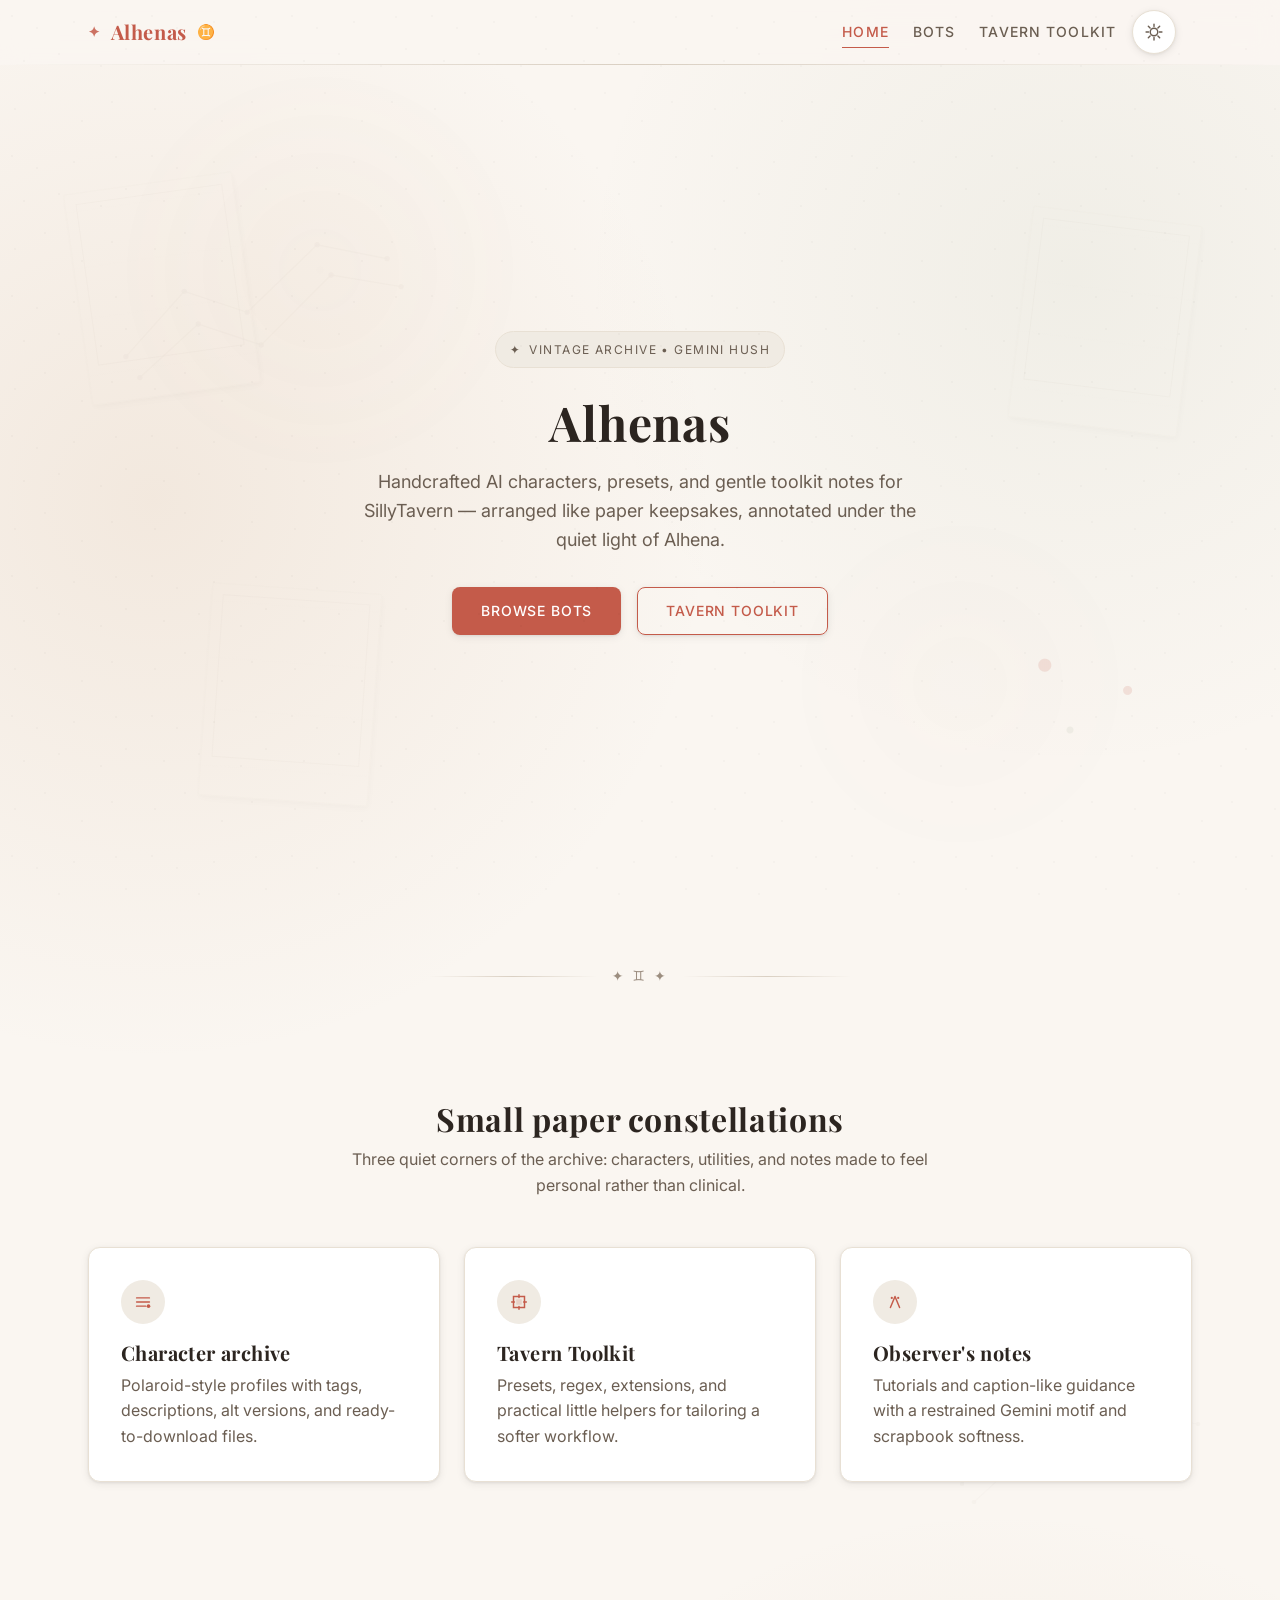
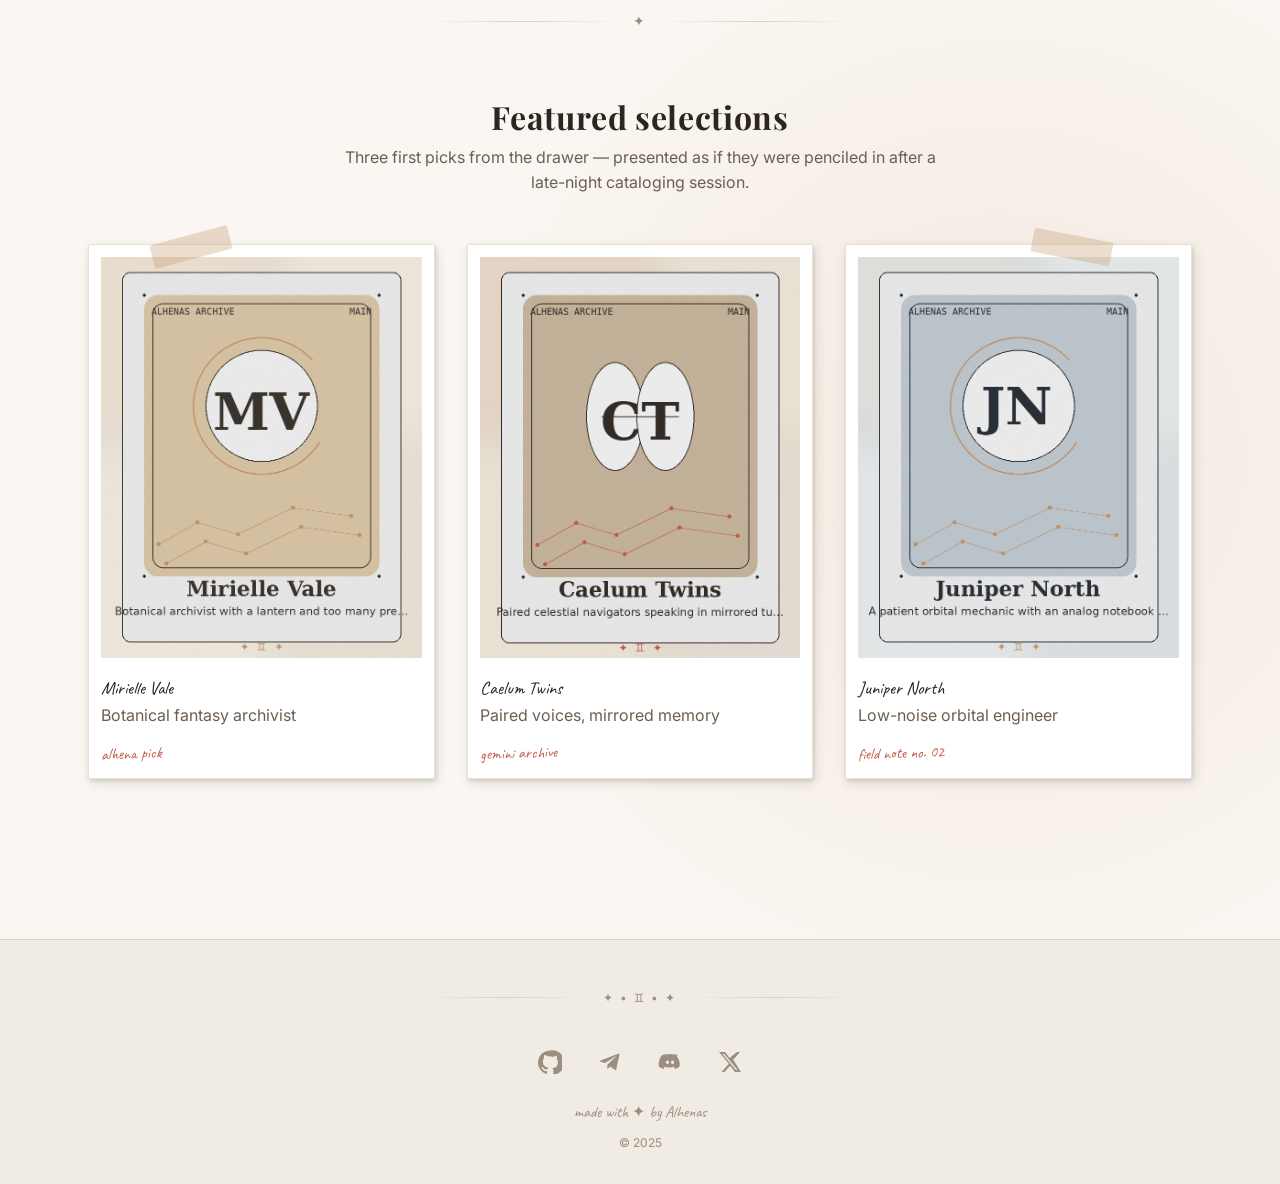
==== index.html @ 63f27055 "Upload" ====
<!DOCTYPE html>
<html lang="en">
  <head>
    <meta charset="UTF-8" />
    <meta name="viewport" content="width=device-width, initial-scale=1.0" />
    <title>Alhenas — Vintage AI Archive</title>
    <meta
      name="description"
      content="Alhenas — a minimalist vintage archive for handcrafted AI characters, presets, and tools for SillyTavern."
    />
    <link rel="icon" href="assets/icons/favicon.svg" type="image/svg+xml" />
    <link rel="alternate icon" href="favicon.ico" />
    <link rel="preconnect" href="https://fonts.googleapis.com" />
    <link rel="preconnect" href="https://fonts.gstatic.com" crossorigin />
    <link rel="preload" href="css/variables.css" as="style" />
    <link rel="preload" href="css/base.css" as="style" />
    <link rel="preload" href="css/layout.css" as="style" />
    <script>
      (() => {
        try {
          const saved = localStorage.getItem('alhenas-theme');
          const system = window.matchMedia('(prefers-color-scheme: dark)').matches ? 'dark' : 'light';
          document.documentElement.dataset.theme = saved || system;
        } catch {
          document.documentElement.dataset.theme = 'light';
        }
      })();
    </script>
    <link
      href="https://fonts.googleapis.com/css2?family=Caveat:wght@400&family=Inter:wght@400;500;700&family=JetBrains+Mono:wght@400;500&family=Playfair+Display:wght@700&display=swap"
      rel="stylesheet"
    />
    <link rel="stylesheet" href="css/variables.css" />
    <link rel="stylesheet" href="css/themes.css" />
    <link rel="stylesheet" href="css/base.css" />
    <link rel="stylesheet" href="css/layout.css" />
    <link rel="stylesheet" href="css/components.css" />
    <link rel="stylesheet" href="css/pages/landing.css" />
  </head>
  <body>
    <header class="site-header">
      <div class="container header-inner">
        <a class="brand" href="index.html" aria-label="Alhenas home">
          <span class="brand-mark" aria-hidden="true">✦</span>
          <span>Alhenas</span>
          <span class="brand-glyph" aria-hidden="true">♊</span>
        </a>

        <nav class="site-nav" id="site-nav" aria-label="Primary navigation">
          <ul class="nav-list">
            <li><a class="nav-link active" href="index.html">Home</a></li>
            <li><a class="nav-link" href="bots.html">Bots</a></li>
            <li><a class="nav-link" href="toolkit.html">Tavern Toolkit</a></li>
          </ul>
        </nav>

        <button class="menu-toggle" type="button" aria-expanded="false" aria-controls="site-nav" aria-label="Open navigation menu">
          <svg class="menu-toggle__icon" viewBox="0 0 24 24" aria-hidden="true">
            <path fill="currentColor" d="M4 7h16v2H4zm0 8h16v2H4z" />
          </svg>
        </button>

        <div class="header-actions">
          <button class="theme-toggle" type="button" aria-label="Switch theme" aria-pressed="false">
            <span class="theme-toggle__icon" aria-hidden="true"></span>
          </button>
        </div>
      </div>
    </header>

    <main>
      <section class="hero">
        <div class="hero-polaroids" aria-hidden="true">
          <div class="hero-polaroid hero-polaroid--left"></div>
          <div class="hero-polaroid hero-polaroid--right"></div>
          <div class="hero-polaroid hero-polaroid--bottom"></div>
        </div>

        <div class="container hero__stack" data-reveal>
          <div class="hero__eyebrow">
            <span aria-hidden="true">✦</span>
            <span>Vintage archive • Gemini hush</span>
          </div>
          <h1 class="hero__title">Alhenas</h1>
          <p class="hero__subtitle">
            Handcrafted AI characters, presets, and gentle toolkit notes for SillyTavern — arranged like paper keepsakes,
            annotated under the quiet light of Alhena.
          </p>
          <div class="hero__actions">
            <a class="btn btn-primary" href="bots.html">Browse Bots</a>
            <a class="btn btn-secondary" href="toolkit.html">Tavern Toolkit</a>
          </div>
        </div>
      </section>

      <div class="section-divider" aria-hidden="true"><span>✦ ♊ ✦</span></div>

      <section class="about gemini-ornament">
        <div class="container">
          <div class="section-heading" data-reveal>
            <h2>Small paper constellations</h2>
            <p>Three quiet corners of the archive: characters, utilities, and notes made to feel personal rather than clinical.</p>
          </div>

          <div class="about-grid">
            <article class="about-card paper-card" data-reveal>
              <div class="about-card__icon" aria-hidden="true">
                <svg width="22" height="22" viewBox="0 0 24 24" fill="none">
                  <path d="M5 7.5h14M5 12h14M5 16.5h10" stroke="currentColor" stroke-width="1.6" stroke-linecap="round" />
                  <circle cx="18" cy="16.5" r="2" fill="currentColor" />
                </svg>
              </div>
              <h3>Character archive</h3>
              <p>Polaroid-style profiles with tags, descriptions, alt versions, and ready-to-download files.</p>
            </article>

            <article class="about-card paper-card" data-reveal>
              <div class="about-card__icon" aria-hidden="true">
                <svg width="22" height="22" viewBox="0 0 24 24" fill="none">
                  <path d="M6 6h12v12H6z" stroke="currentColor" stroke-width="1.6" />
                  <path d="M9 9h6v6H9z" fill="currentColor" opacity="0.18" />
                  <path d="M12 4v3M12 17v3M4 12h3M17 12h3" stroke="currentColor" stroke-width="1.6" stroke-linecap="round" />
                </svg>
              </div>
              <h3>Tavern Toolkit</h3>
              <p>Presets, regex, extensions, and practical little helpers for tailoring a softer workflow.</p>
            </article>

            <article class="about-card paper-card" data-reveal>
              <div class="about-card__icon" aria-hidden="true">
                <svg width="22" height="22" viewBox="0 0 24 24" fill="none">
                  <path d="M7 18l5-12 5 12" stroke="currentColor" stroke-width="1.6" stroke-linecap="round" stroke-linejoin="round" />
                  <circle cx="8.5" cy="7.5" r="1.2" fill="currentColor" />
                  <circle cx="15.5" cy="7.5" r="1.2" fill="currentColor" />
                </svg>
              </div>
              <h3>Observer's notes</h3>
              <p>Tutorials and caption-like guidance with a restrained Gemini motif and scrapbook softness.</p>
            </article>
          </div>
        </div>
      </section>

      <div class="section-divider" aria-hidden="true"><span>✦</span></div>

      <section class="featured">
        <div class="container">
          <div class="section-heading" data-reveal>
            <h2>Featured selections</h2>
            <p>Three first picks from the drawer — presented as if they were penciled in after a late-night cataloging session.</p>
          </div>

          <div class="featured-grid">
            <article class="feature-card polaroid-card" data-reveal>
              <span class="tape" aria-hidden="true"></span>
              <a class="feature-card__link" href="bots.html">
                <div class="feature-card__image">
                  <img src="assets/bots/mirielle-vale/avatar.png" alt="Mirielle Vale preview" loading="lazy" />
                </div>
                <div class="feature-card__body">
                  <p>Mirielle Vale</p>
                  <p>Botanical fantasy archivist</p>
                  <div class="feature-card__note handwritten">alhena pick</div>
                </div>
              </a>
            </article>

            <article class="feature-card polaroid-card" data-reveal>
              <a class="feature-card__link" href="bots.html">
                <div class="feature-card__image">
                  <img src="assets/bots/caelum-twins/avatar.png" alt="Caelum Twins preview" loading="lazy" />
                </div>
                <div class="feature-card__body">
                  <p>Caelum Twins</p>
                  <p>Paired voices, mirrored memory</p>
                  <div class="feature-card__note handwritten">gemini archive</div>
                </div>
              </a>
            </article>

            <article class="feature-card polaroid-card" data-reveal>
              <span class="tape" aria-hidden="true" style="left: 54%; transform: rotate(11deg);"></span>
              <a class="feature-card__link" href="bots.html">
                <div class="feature-card__image">
                  <img src="assets/bots/juniper-north/avatar.png" alt="Juniper North preview" loading="lazy" />
                </div>
                <div class="feature-card__body">
                  <p>Juniper North</p>
                  <p>Low-noise orbital engineer</p>
                  <div class="feature-card__note handwritten">field note no. 02</div>
                </div>
              </a>
            </article>
          </div>
        </div>
      </section>
    </main>

    <footer class="site-footer">
      <div class="container">
        <div class="footer-divider" aria-hidden="true"><span>✦ • ♊ • ✦</span></div>
        <div class="social-links" aria-label="Social links">
          <a class="social-link" href="https://github.com/" target="_blank" rel="noreferrer" aria-label="GitHub">
            <svg viewBox="0 0 24 24" aria-hidden="true"><path d="M12 .5A12 12 0 0 0 8.2 23.9c.6.1.8-.3.8-.6v-2.2c-3.4.7-4.1-1.5-4.1-1.5-.6-1.4-1.4-1.8-1.4-1.8-1.2-.8.1-.8.1-.8 1.3.1 2 .9 2 .9 1.2 2 3.1 1.4 3.9 1.1.1-.9.5-1.4.9-1.7-2.7-.3-5.5-1.3-5.5-5.9 0-1.3.5-2.4 1.2-3.3-.1-.3-.5-1.6.1-3.2 0 0 1-.3 3.4 1.2A11.9 11.9 0 0 1 12 6.6c1.1 0 2.1.1 3.2.4 2.4-1.6 3.4-1.2 3.4-1.2.7 1.6.2 2.9.1 3.2.8.9 1.2 2 1.2 3.3 0 4.6-2.8 5.6-5.5 5.9.5.4 1 1.2 1 2.4v3.6c0 .4.2.7.8.6A12 12 0 0 0 12 .5Z"/></svg>
          </a>
          <a class="social-link" href="https://t.me/" target="_blank" rel="noreferrer" aria-label="Telegram">
            <svg viewBox="0 0 24 24" aria-hidden="true"><path d="M21.5 4.6 18.3 19c-.2 1-.8 1.2-1.6.8l-4.5-3.3-2.2 2.1c-.2.2-.4.4-.8.4l.3-4.6 8.4-7.6c.4-.3-.1-.5-.5-.2l-10.4 6.5-4.5-1.4c-1-.3-1-.9.2-1.3l17.4-6.7c.8-.3 1.5.2 1.2 1.4Z"/></svg>
          </a>
          <a class="social-link" href="https://discord.com/" target="_blank" rel="noreferrer" aria-label="Discord">
            <svg viewBox="0 0 24 24" aria-hidden="true"><path d="M20.3 5.4A16.8 16.8 0 0 0 16.2 4l-.2.4c1.6.4 2.3 1 2.3 1a11.7 11.7 0 0 0-3.6-1.1 12.4 12.4 0 0 0-5.4 0 11.6 11.6 0 0 0-3.7 1.1s.8-.7 2.5-1l-.2-.5a16.8 16.8 0 0 0-4.1 1.4C1.1 9.1.4 12.8.7 16.4c1.7 1.3 3.3 2.1 4.8 2.6l1.2-1.9c-.7-.3-1.4-.7-2-1.2.2.1.3.2.5.3 3.9 1.8 8.2 1.8 12 0 .2-.1.3-.2.5-.3-.6.5-1.3.9-2 1.2l1.2 1.9c1.5-.5 3.1-1.3 4.8-2.6.4-4.2-.7-7.9-3.4-11ZM9.5 14.2c-.9 0-1.6-.9-1.6-1.9s.7-1.9 1.6-1.9c.9 0 1.6.9 1.6 1.9s-.7 1.9-1.6 1.9Zm5 0c-.9 0-1.6-.9-1.6-1.9s.7-1.9 1.6-1.9c.9 0 1.6.9 1.6 1.9s-.7 1.9-1.6 1.9Z"/></svg>
          </a>
          <a class="social-link" href="https://x.com/" target="_blank" rel="noreferrer" aria-label="Twitter X">
            <svg viewBox="0 0 24 24" aria-hidden="true"><path d="M18.9 2H22l-6.8 7.8L23 22h-6.1l-4.8-6.3L6.6 22H3.5l7.3-8.3L1 2h6.2L11.5 8 18.9 2Zm-1.1 18h1.7L6.3 3.9H4.5L17.8 20Z"/></svg>
          </a>
        </div>
        <div class="footer-note">made with ✦ by Alhenas</div>
        <div class="footer-copy">© 2025</div>
      </div>
    </footer>

    <script src="js/theme.js" defer></script>
    <script src="js/animations.js" defer></script>
  </body>
</html>
---- css/variables.css ----
:root {
  --font-heading: 'Playfair Display', Georgia, 'Times New Roman', serif;
  --font-body: 'Inter', 'Segoe UI', system-ui, sans-serif;
  --font-mono: 'JetBrains Mono', 'Fira Code', Consolas, monospace;
  --font-accent: 'Caveat', 'Patrick Hand', cursive;

  --fs-h1: 3rem;
  --fs-h2: 2rem;
  --fs-h3: 1.25rem;
  --fs-body: 1rem;
  --fs-lead: 1.125rem;
  --fs-small: 0.875rem;
  --fs-caption: 0.8125rem;
  --fs-tag: 0.75rem;

  --lh-body: 1.6;
  --lh-heading: 1.25;
  --ls-heading: 0.02em;
  --ls-upper: 0.08em;

  --space-xs: 4px;
  --space-sm: 8px;
  --space-md: 16px;
  --space-lg: 24px;
  --space-xl: 32px;
  --space-2xl: 48px;
  --space-3xl: 64px;
  --space-4xl: 96px;

  --radius-sm: 4px;
  --radius-md: 8px;
  --radius-lg: 12px;
  --radius-polaroid: 2px;
  --radius-full: 9999px;

  --container-width: 1200px;
  --container-pad: 24px;
  --header-height: 64px;

  --transition-base: all 0.25s cubic-bezier(0.4, 0, 0.2, 1);
  --transition-theme: background-color 0.4s ease, color 0.3s ease, border-color 0.3s ease, box-shadow 0.3s ease;

  --noise-pattern: url("data:image/svg+xml,%3Csvg xmlns='http://www.w3.org/2000/svg' width='140' height='140' viewBox='0 0 140 140'%3E%3Cg fill='%23000000' fill-opacity='0.9'%3E%3Ccircle cx='12' cy='16' r='1'/%3E%3Ccircle cx='37' cy='28' r='1'/%3E%3Ccircle cx='74' cy='22' r='1'/%3E%3Ccircle cx='116' cy='17' r='1'/%3E%3Ccircle cx='24' cy='61' r='1'/%3E%3Ccircle cx='59' cy='54' r='1'/%3E%3Ccircle cx='101' cy='66' r='1'/%3E%3Ccircle cx='126' cy='49' r='1'/%3E%3Ccircle cx='15' cy='109' r='1'/%3E%3Ccircle cx='45' cy='93' r='1'/%3E%3Ccircle cx='82' cy='121' r='1'/%3E%3Ccircle cx='112' cy='102' r='1'/%3E%3C/g%3E%3C/svg%3E");
  --gemini-pattern: url("data:image/svg+xml,%3Csvg xmlns='http://www.w3.org/2000/svg' width='320' height='240' viewBox='0 0 320 240'%3E%3Cg fill='none' stroke='%239C8E80' stroke-width='1.2' stroke-opacity='0.5'%3E%3Cpath d='M42 178 L92 122 L146 140 L206 82 L266 94'/%3E%3Cpath d='M54 196 L104 150 L158 168 L218 108 L278 118'/%3E%3C/g%3E%3Cg fill='%239C8E80' fill-opacity='0.65'%3E%3Ccircle cx='42' cy='178' r='2.3'/%3E%3Ccircle cx='92' cy='122' r='2.3'/%3E%3Ccircle cx='146' cy='140' r='2.3'/%3E%3Ccircle cx='206' cy='82' r='2.3'/%3E%3Ccircle cx='266' cy='94' r='2.3'/%3E%3Ccircle cx='54' cy='196' r='2.3'/%3E%3Ccircle cx='104' cy='150' r='2.3'/%3E%3Ccircle cx='158' cy='168' r='2.3'/%3E%3Ccircle cx='218' cy='108' r='2.3'/%3E%3Ccircle cx='278' cy='118' r='2.3'/%3E%3C/g%3E%3C/svg%3E");
}

@media (min-width: 1024px) {
  :root {
    --container-pad: 48px;
  }
}

@media (max-width: 767px) {
  :root {
    --fs-h1: 2rem;
    --fs-h2: 1.5rem;
    --fs-h3: 1.125rem;
    --fs-body: 1rem;
    --fs-small: 0.8125rem;
    --container-pad: 16px;
    --space-4xl: 72px;
  }
}
---- css/base.css ----
*,
*::before,
*::after {
  box-sizing: border-box;
}

html {
  scroll-behavior: smooth;
}

body {
  margin: 0;
  min-width: 320px;
  font-family: var(--font-body);
  font-size: var(--fs-body);
  line-height: var(--lh-body);
  color: var(--text-primary);
  background:
    radial-gradient(circle at 12% 18%, var(--spotlight-a), transparent 22%),
    radial-gradient(circle at 84% 10%, var(--spotlight-b), transparent 18%),
    radial-gradient(circle at 78% 74%, var(--spotlight-a), transparent 24%),
    var(--bg-primary);
  transition: var(--transition-theme);
  position: relative;
}

body::before {
  content: '';
  position: fixed;
  inset: 0;
  background-image: var(--noise-pattern);
  background-size: 140px 140px;
  opacity: var(--noise-opacity);
  pointer-events: none;
  z-index: 9999;
}

body::after {
  content: '';
  position: fixed;
  inset: 0;
  pointer-events: none;
  opacity: var(--blotch-opacity);
  background:
    radial-gradient(circle at 25% 30%, rgba(196, 149, 106, 0.38), transparent 20%),
    radial-gradient(circle at 75% 76%, rgba(196, 91, 74, 0.24), transparent 18%);
  z-index: -1;
}

body.modal-open,
body.menu-open {
  overflow: hidden;
}

img,
picture,
svg {
  display: block;
  max-width: 100%;
}

a {
  color: inherit;
  text-decoration: none;
}

button,
input,
select,
textarea {
  font: inherit;
  color: inherit;
}

button {
  cursor: pointer;
  background: none;
  border: none;
}

ul,
ol {
  margin: 0;
  padding: 0;
  list-style: none;
}

h1,
h2,
h3,
h4,
h5,
h6 {
  margin: 0;
  font-family: var(--font-heading);
  line-height: var(--lh-heading);
  letter-spacing: var(--ls-heading);
  font-weight: 700;
  text-wrap: balance;
}

h1 {
  font-size: var(--fs-h1);
}

h2 {
  font-size: var(--fs-h2);
}

h3 {
  font-size: var(--fs-h3);
}

p {
  margin: 0;
  color: var(--text-secondary);
}

strong,
b {
  font-weight: 500;
}

small {
  font-size: var(--fs-small);
}

code,
pre {
  font-family: var(--font-mono);
}

pre {
  overflow-x: auto;
  padding: var(--space-md);
  border-radius: var(--radius-md);
  background: var(--bg-secondary);
  border: 1px solid var(--border-card);
}

::selection {
  background: rgba(196, 91, 74, 0.18);
}

:focus-visible {
  outline: 2px solid var(--accent-primary);
  outline-offset: 2px;
}

main {
  position: relative;
  isolation: isolate;
}

section {
  position: relative;
}

[data-reveal] {
  --reveal-opacity: 0;
  --reveal-y: 20px;
  --card-scale: 1;
  opacity: var(--reveal-opacity);
  transform: translateY(var(--reveal-y)) rotate(var(--card-rotate, 0deg)) scale(var(--card-scale));
  transition:
    opacity 0.5s ease,
    transform 0.5s ease,
    box-shadow 0.25s cubic-bezier(0.4, 0, 0.2, 1),
    border-color 0.25s cubic-bezier(0.4, 0, 0.2, 1),
    background-color 0.25s cubic-bezier(0.4, 0, 0.2, 1),
    color 0.25s cubic-bezier(0.4, 0, 0.2, 1);
}

[data-reveal].is-visible {
  --reveal-opacity: 1;
  --reveal-y: 0px;
}

.visually-hidden {
  position: absolute;
  width: 1px;
  height: 1px;
  padding: 0;
  margin: -1px;
  overflow: hidden;
  clip: rect(0, 0, 0, 0);
  white-space: nowrap;
  border: 0;
}

.text-accent {
  color: var(--accent-primary);
}

.section-heading {
  text-align: center;
  margin-bottom: var(--space-2xl);
}

.section-heading p {
  margin-top: var(--space-sm);
  max-width: 60ch;
  margin-inline: auto;
}

.section-divider {
  display: flex;
  align-items: center;
  gap: var(--space-md);
  color: var(--text-tertiary);
  margin: var(--space-3xl) auto;
  max-width: 420px;
}

.section-divider::before,
.section-divider::after {
  content: '';
  flex: 1;
  height: 1px;
  background: linear-gradient(90deg, transparent, var(--border-subtle), transparent);
}

.section-divider span {
  font-size: 0.875rem;
  letter-spacing: 0.18em;
}

.quote-note {
  padding-left: var(--space-md);
  border-left: 3px solid var(--accent-primary);
  color: var(--text-secondary);
}

@media (prefers-reduced-motion: reduce) {
  html {
    scroll-behavior: auto;
  }

  *,
  *::before,
  *::after {
    animation: none !important;
    transition: none !important;
    scroll-behavior: auto !important;
  }

  [data-reveal] {
    opacity: 1 !important;
    transform: none !important;
  }
}
---- css/layout.css ----
.container {
  width: min(100%, var(--container-width));
  margin-inline: auto;
  padding-inline: var(--container-pad);
}

.site-header {
  position: sticky;
  top: 0;
  z-index: 40;
  backdrop-filter: blur(12px);
  background: var(--glass-bg);
  border-bottom: 1px solid transparent;
  transition: var(--transition-theme);
}

.site-header::after {
  content: '';
  position: absolute;
  left: 0;
  right: 0;
  bottom: -1px;
  height: 1px;
  background: linear-gradient(90deg, transparent, var(--border-subtle), transparent);
}

.header-inner {
  min-height: var(--header-height);
  display: grid;
  grid-template-columns: auto 1fr auto auto;
  align-items: center;
  gap: var(--space-md);
}

.brand {
  display: inline-flex;
  align-items: center;
  gap: 10px;
  color: var(--accent-primary);
  font-family: var(--font-heading);
  font-size: 1.25rem;
  font-weight: 700;
  letter-spacing: 0.03em;
}

.brand-mark,
.brand-glyph {
  font-size: 0.9rem;
  opacity: 0.85;
}

.site-nav {
  justify-self: end;
}

.nav-list {
  display: flex;
  align-items: center;
  gap: var(--space-lg);
}

.nav-link {
  position: relative;
  font-size: 0.875rem;
  text-transform: uppercase;
  letter-spacing: var(--ls-upper);
  font-weight: 500;
  color: var(--text-secondary);
  transition: var(--transition-base);
}

.nav-link:hover,
.nav-link.active {
  color: var(--accent-primary);
}

.nav-link::after {
  content: '';
  position: absolute;
  left: 0;
  right: 0;
  bottom: -8px;
  height: 1px;
  background: currentColor;
  transform: scaleX(0);
  transform-origin: center;
  transition: transform 0.25s ease;
}

.nav-link:hover::after,
.nav-link.active::after {
  transform: scaleX(1);
}

.header-actions {
  display: flex;
  align-items: center;
  gap: var(--space-sm);
}

.theme-toggle,
.menu-toggle {
  width: 44px;
  height: 44px;
  border-radius: var(--radius-full);
  border: 1px solid var(--border-card);
  background: var(--bg-card);
  color: var(--text-secondary);
  display: inline-flex;
  align-items: center;
  justify-content: center;
  box-shadow: var(--shadow-card);
  transition: var(--transition-base);
}

.theme-toggle:hover,
.menu-toggle:hover {
  transform: translateY(-1px);
  color: var(--accent-primary);
  box-shadow: var(--shadow-card-hover);
}

.theme-toggle__icon,
.menu-toggle__icon {
  width: 20px;
  height: 20px;
}

.theme-toggle__icon {
  display: inline-flex;
  align-items: center;
  justify-content: center;
}

.theme-toggle__icon svg,
.menu-toggle__icon {
  width: 100%;
  height: 100%;
}

.menu-toggle {
  display: none;
}

.page-intro {
  padding: var(--space-3xl) 0 var(--space-xl);
  text-align: center;
}

.page-intro p {
  max-width: 62ch;
  margin: var(--space-sm) auto 0;
}

.site-footer {
  margin-top: var(--space-4xl);
  padding: var(--space-2xl) 0 var(--space-xl);
  background: var(--bg-secondary);
  border-top: 1px solid var(--border-subtle);
}

.footer-divider {
  display: flex;
  align-items: center;
  gap: var(--space-md);
  justify-content: center;
  color: var(--text-tertiary);
  margin-bottom: var(--space-xl);
}

.footer-divider::before,
.footer-divider::after {
  content: '';
  width: min(160px, 22vw);
  height: 1px;
  background: linear-gradient(90deg, transparent, var(--border-subtle), transparent);
}

.footer-divider span {
  display: inline-flex;
  align-items: center;
  gap: var(--space-xs);
  font-size: 0.75rem;
  letter-spacing: 0.16em;
}

.social-links {
  display: flex;
  justify-content: center;
  gap: var(--space-md);
  margin-bottom: var(--space-md);
}

.social-link {
  width: 44px;
  height: 44px;
  border-radius: var(--radius-full);
  display: inline-flex;
  align-items: center;
  justify-content: center;
  color: var(--text-tertiary);
  border: 1px solid transparent;
  transition: var(--transition-base);
}

.social-link svg {
  width: 24px;
  height: 24px;
  fill: currentColor;
}

.social-link:hover {
  color: var(--accent-primary);
  border-color: var(--border-card);
  background: var(--bg-card);
}

.footer-note {
  text-align: center;
  font-family: var(--font-accent);
  font-size: 1rem;
  color: var(--text-tertiary);
}

.footer-copy {
  text-align: center;
  color: var(--text-tertiary);
  font-size: 0.75rem;
  margin-top: var(--space-sm);
}

.gemini-ornament::before {
  content: '';
  position: absolute;
  inset: auto 0 0 auto;
  width: min(360px, 58vw);
  height: min(240px, 32vw);
  background-image: var(--gemini-pattern);
  background-repeat: no-repeat;
  background-size: contain;
  opacity: 0.05;
  pointer-events: none;
}

@media (max-width: 767px) {
  .header-inner {
    grid-template-columns: auto 1fr auto auto;
  }

  .menu-toggle {
    display: inline-flex;
  }

  .site-nav {
    position: fixed;
    inset: var(--header-height) 0 auto 0;
    background: var(--bg-primary);
    border-bottom: 1px solid var(--border-subtle);
    padding: var(--space-lg) var(--container-pad) var(--space-xl);
    transform: translateY(-120%);
    opacity: 0;
    pointer-events: none;
    transition: transform 0.25s ease, opacity 0.25s ease;
  }

  .site-nav.is-open {
    transform: translateY(0);
    opacity: 1;
    pointer-events: auto;
  }

  .nav-list {
    flex-direction: column;
    align-items: flex-start;
    gap: var(--space-md);
  }

  .nav-link::after {
    bottom: -4px;
  }
}
---- css/variables.css ----
:root {
  --font-heading: 'Playfair Display', Georgia, 'Times New Roman', serif;
  --font-body: 'Inter', 'Segoe UI', system-ui, sans-serif;
  --font-mono: 'JetBrains Mono', 'Fira Code', Consolas, monospace;
  --font-accent: 'Caveat', 'Patrick Hand', cursive;

  --fs-h1: 3rem;
  --fs-h2: 2rem;
  --fs-h3: 1.25rem;
  --fs-body: 1rem;
  --fs-lead: 1.125rem;
  --fs-small: 0.875rem;
  --fs-caption: 0.8125rem;
  --fs-tag: 0.75rem;

  --lh-body: 1.6;
  --lh-heading: 1.25;
  --ls-heading: 0.02em;
  --ls-upper: 0.08em;

  --space-xs: 4px;
  --space-sm: 8px;
  --space-md: 16px;
  --space-lg: 24px;
  --space-xl: 32px;
  --space-2xl: 48px;
  --space-3xl: 64px;
  --space-4xl: 96px;

  --radius-sm: 4px;
  --radius-md: 8px;
  --radius-lg: 12px;
  --radius-polaroid: 2px;
  --radius-full: 9999px;

  --container-width: 1200px;
  --container-pad: 24px;
  --header-height: 64px;

  --transition-base: all 0.25s cubic-bezier(0.4, 0, 0.2, 1);
  --transition-theme: background-color 0.4s ease, color 0.3s ease, border-color 0.3s ease, box-shadow 0.3s ease;

  --noise-pattern: url("data:image/svg+xml,%3Csvg xmlns='http://www.w3.org/2000/svg' width='140' height='140' viewBox='0 0 140 140'%3E%3Cg fill='%23000000' fill-opacity='0.9'%3E%3Ccircle cx='12' cy='16' r='1'/%3E%3Ccircle cx='37' cy='28' r='1'/%3E%3Ccircle cx='74' cy='22' r='1'/%3E%3Ccircle cx='116' cy='17' r='1'/%3E%3Ccircle cx='24' cy='61' r='1'/%3E%3Ccircle cx='59' cy='54' r='1'/%3E%3Ccircle cx='101' cy='66' r='1'/%3E%3Ccircle cx='126' cy='49' r='1'/%3E%3Ccircle cx='15' cy='109' r='1'/%3E%3Ccircle cx='45' cy='93' r='1'/%3E%3Ccircle cx='82' cy='121' r='1'/%3E%3Ccircle cx='112' cy='102' r='1'/%3E%3C/g%3E%3C/svg%3E");
  --gemini-pattern: url("data:image/svg+xml,%3Csvg xmlns='http://www.w3.org/2000/svg' width='320' height='240' viewBox='0 0 320 240'%3E%3Cg fill='none' stroke='%239C8E80' stroke-width='1.2' stroke-opacity='0.5'%3E%3Cpath d='M42 178 L92 122 L146 140 L206 82 L266 94'/%3E%3Cpath d='M54 196 L104 150 L158 168 L218 108 L278 118'/%3E%3C/g%3E%3Cg fill='%239C8E80' fill-opacity='0.65'%3E%3Ccircle cx='42' cy='178' r='2.3'/%3E%3Ccircle cx='92' cy='122' r='2.3'/%3E%3Ccircle cx='146' cy='140' r='2.3'/%3E%3Ccircle cx='206' cy='82' r='2.3'/%3E%3Ccircle cx='266' cy='94' r='2.3'/%3E%3Ccircle cx='54' cy='196' r='2.3'/%3E%3Ccircle cx='104' cy='150' r='2.3'/%3E%3Ccircle cx='158' cy='168' r='2.3'/%3E%3Ccircle cx='218' cy='108' r='2.3'/%3E%3Ccircle cx='278' cy='118' r='2.3'/%3E%3C/g%3E%3C/svg%3E");
}

@media (min-width: 1024px) {
  :root {
    --container-pad: 48px;
  }
}

@media (max-width: 767px) {
  :root {
    --fs-h1: 2rem;
    --fs-h2: 1.5rem;
    --fs-h3: 1.125rem;
    --fs-body: 1rem;
    --fs-small: 0.8125rem;
    --container-pad: 16px;
    --space-4xl: 72px;
  }
}
---- css/themes.css ----
html[data-theme='light'] {
  color-scheme: light;
  --bg-primary: #faf6f1;
  --bg-secondary: #f0ebe3;
  --bg-card: #ffffff;
  --bg-card-hover: #fffdf9;
  --border-card: #e8e0d4;
  --border-subtle: #d9cfc2;
  --text-primary: #2c2520;
  --text-secondary: #6b5e52;
  --text-tertiary: #9c8e80;
  --accent-primary: #c45b4a;
  --accent-primary-hover: #a8483a;
  --accent-secondary: #7b8f6a;
  --accent-tertiary: #c4956a;
  --tag-bg: #ede7df;
  --tag-text: #5c5047;
  --overlay-bg: rgba(44, 37, 32, 0.6);
  --shadow-card-color: rgba(44, 37, 32, 0.08);
  --shadow-hover-color: rgba(44, 37, 32, 0.15);
  --polaroid-shadow-color: rgba(44, 37, 32, 0.12);
  --glass-bg: rgba(250, 246, 241, 0.92);
  --spotlight-a: rgba(196, 149, 106, 0.14);
  --spotlight-b: rgba(123, 143, 106, 0.08);
  --hero-star: rgba(196, 91, 74, 0.22);
  --noise-opacity: 0.03;
  --blotch-opacity: 0.06;
  --shadow-card: 0 2px 8px var(--shadow-card-color), 0 1px 3px var(--shadow-card-color);
  --shadow-card-hover: 0 8px 24px var(--shadow-hover-color), 0 4px 8px var(--shadow-hover-color);
  --shadow-polaroid: 2px 4px 12px var(--polaroid-shadow-color), 1px 2px 4px var(--polaroid-shadow-color);
}

html[data-theme='dark'] {
  color-scheme: dark;
  --bg-primary: #1a1614;
  --bg-secondary: #231f1b;
  --bg-card: #2c2622;
  --bg-card-hover: #352e29;
  --border-card: #3d342d;
  --border-subtle: #4a3f37;
  --text-primary: #e8e0d8;
  --text-secondary: #a89a8c;
  --text-tertiary: #7a6e62;
  --accent-primary: #d4756a;
  --accent-primary-hover: #e08a7f;
  --accent-secondary: #95ab82;
  --accent-tertiary: #d4a87a;
  --tag-bg: #352e29;
  --tag-text: #beb0a2;
  --overlay-bg: rgba(0, 0, 0, 0.7);
  --shadow-card-color: rgba(0, 0, 0, 0.3);
  --shadow-hover-color: rgba(0, 0, 0, 0.5);
  --polaroid-shadow-color: rgba(0, 0, 0, 0.4);
  --glass-bg: rgba(26, 22, 20, 0.92);
  --spotlight-a: rgba(212, 117, 106, 0.08);
  --spotlight-b: rgba(149, 171, 130, 0.06);
  --hero-star: rgba(212, 117, 106, 0.28);
  --noise-opacity: 0.02;
  --blotch-opacity: 0;
  --shadow-card: 0 2px 8px var(--shadow-card-color), 0 1px 3px var(--shadow-card-color);
  --shadow-card-hover: 0 8px 24px var(--shadow-hover-color), 0 4px 8px var(--shadow-hover-color);
  --shadow-polaroid: 2px 4px 12px var(--polaroid-shadow-color), 1px 2px 4px var(--polaroid-shadow-color);
}
---- css/base.css ----
*,
*::before,
*::after {
  box-sizing: border-box;
}

html {
  scroll-behavior: smooth;
}

body {
  margin: 0;
  min-width: 320px;
  font-family: var(--font-body);
  font-size: var(--fs-body);
  line-height: var(--lh-body);
  color: var(--text-primary);
  background:
    radial-gradient(circle at 12% 18%, var(--spotlight-a), transparent 22%),
    radial-gradient(circle at 84% 10%, var(--spotlight-b), transparent 18%),
    radial-gradient(circle at 78% 74%, var(--spotlight-a), transparent 24%),
    var(--bg-primary);
  transition: var(--transition-theme);
  position: relative;
}

body::before {
  content: '';
  position: fixed;
  inset: 0;
  background-image: var(--noise-pattern);
  background-size: 140px 140px;
  opacity: var(--noise-opacity);
  pointer-events: none;
  z-index: 9999;
}

body::after {
  content: '';
  position: fixed;
  inset: 0;
  pointer-events: none;
  opacity: var(--blotch-opacity);
  background:
    radial-gradient(circle at 25% 30%, rgba(196, 149, 106, 0.38), transparent 20%),
    radial-gradient(circle at 75% 76%, rgba(196, 91, 74, 0.24), transparent 18%);
  z-index: -1;
}

body.modal-open,
body.menu-open {
  overflow: hidden;
}

img,
picture,
svg {
  display: block;
  max-width: 100%;
}

a {
  color: inherit;
  text-decoration: none;
}

button,
input,
select,
textarea {
  font: inherit;
  color: inherit;
}

button {
  cursor: pointer;
  background: none;
  border: none;
}

ul,
ol {
  margin: 0;
  padding: 0;
  list-style: none;
}

h1,
h2,
h3,
h4,
h5,
h6 {
  margin: 0;
  font-family: var(--font-heading);
  line-height: var(--lh-heading);
  letter-spacing: var(--ls-heading);
  font-weight: 700;
  text-wrap: balance;
}

h1 {
  font-size: var(--fs-h1);
}

h2 {
  font-size: var(--fs-h2);
}

h3 {
  font-size: var(--fs-h3);
}

p {
  margin: 0;
  color: var(--text-secondary);
}

strong,
b {
  font-weight: 500;
}

small {
  font-size: var(--fs-small);
}

code,
pre {
  font-family: var(--font-mono);
}

pre {
  overflow-x: auto;
  padding: var(--space-md);
  border-radius: var(--radius-md);
  background: var(--bg-secondary);
  border: 1px solid var(--border-card);
}

::selection {
  background: rgba(196, 91, 74, 0.18);
}

:focus-visible {
  outline: 2px solid var(--accent-primary);
  outline-offset: 2px;
}

main {
  position: relative;
  isolation: isolate;
}

section {
  position: relative;
}

[data-reveal] {
  --reveal-opacity: 0;
  --reveal-y: 20px;
  --card-scale: 1;
  opacity: var(--reveal-opacity);
  transform: translateY(var(--reveal-y)) rotate(var(--card-rotate, 0deg)) scale(var(--card-scale));
  transition:
    opacity 0.5s ease,
    transform 0.5s ease,
    box-shadow 0.25s cubic-bezier(0.4, 0, 0.2, 1),
    border-color 0.25s cubic-bezier(0.4, 0, 0.2, 1),
    background-color 0.25s cubic-bezier(0.4, 0, 0.2, 1),
    color 0.25s cubic-bezier(0.4, 0, 0.2, 1);
}

[data-reveal].is-visible {
  --reveal-opacity: 1;
  --reveal-y: 0px;
}

.visually-hidden {
  position: absolute;
  width: 1px;
  height: 1px;
  padding: 0;
  margin: -1px;
  overflow: hidden;
  clip: rect(0, 0, 0, 0);
  white-space: nowrap;
  border: 0;
}

.text-accent {
  color: var(--accent-primary);
}

.section-heading {
  text-align: center;
  margin-bottom: var(--space-2xl);
}

.section-heading p {
  margin-top: var(--space-sm);
  max-width: 60ch;
  margin-inline: auto;
}

.section-divider {
  display: flex;
  align-items: center;
  gap: var(--space-md);
  color: var(--text-tertiary);
  margin: var(--space-3xl) auto;
  max-width: 420px;
}

.section-divider::before,
.section-divider::after {
  content: '';
  flex: 1;
  height: 1px;
  background: linear-gradient(90deg, transparent, var(--border-subtle), transparent);
}

.section-divider span {
  font-size: 0.875rem;
  letter-spacing: 0.18em;
}

.quote-note {
  padding-left: var(--space-md);
  border-left: 3px solid var(--accent-primary);
  color: var(--text-secondary);
}

@media (prefers-reduced-motion: reduce) {
  html {
    scroll-behavior: auto;
  }

  *,
  *::before,
  *::after {
    animation: none !important;
    transition: none !important;
    scroll-behavior: auto !important;
  }

  [data-reveal] {
    opacity: 1 !important;
    transform: none !important;
  }
}
---- css/layout.css ----
.container {
  width: min(100%, var(--container-width));
  margin-inline: auto;
  padding-inline: var(--container-pad);
}

.site-header {
  position: sticky;
  top: 0;
  z-index: 40;
  backdrop-filter: blur(12px);
  background: var(--glass-bg);
  border-bottom: 1px solid transparent;
  transition: var(--transition-theme);
}

.site-header::after {
  content: '';
  position: absolute;
  left: 0;
  right: 0;
  bottom: -1px;
  height: 1px;
  background: linear-gradient(90deg, transparent, var(--border-subtle), transparent);
}

.header-inner {
  min-height: var(--header-height);
  display: grid;
  grid-template-columns: auto 1fr auto auto;
  align-items: center;
  gap: var(--space-md);
}

.brand {
  display: inline-flex;
  align-items: center;
  gap: 10px;
  color: var(--accent-primary);
  font-family: var(--font-heading);
  font-size: 1.25rem;
  font-weight: 700;
  letter-spacing: 0.03em;
}

.brand-mark,
.brand-glyph {
  font-size: 0.9rem;
  opacity: 0.85;
}

.site-nav {
  justify-self: end;
}

.nav-list {
  display: flex;
  align-items: center;
  gap: var(--space-lg);
}

.nav-link {
  position: relative;
  font-size: 0.875rem;
  text-transform: uppercase;
  letter-spacing: var(--ls-upper);
  font-weight: 500;
  color: var(--text-secondary);
  transition: var(--transition-base);
}

.nav-link:hover,
.nav-link.active {
  color: var(--accent-primary);
}

.nav-link::after {
  content: '';
  position: absolute;
  left: 0;
  right: 0;
  bottom: -8px;
  height: 1px;
  background: currentColor;
  transform: scaleX(0);
  transform-origin: center;
  transition: transform 0.25s ease;
}

.nav-link:hover::after,
.nav-link.active::after {
  transform: scaleX(1);
}

.header-actions {
  display: flex;
  align-items: center;
  gap: var(--space-sm);
}

.theme-toggle,
.menu-toggle {
  width: 44px;
  height: 44px;
  border-radius: var(--radius-full);
  border: 1px solid var(--border-card);
  background: var(--bg-card);
  color: var(--text-secondary);
  display: inline-flex;
  align-items: center;
  justify-content: center;
  box-shadow: var(--shadow-card);
  transition: var(--transition-base);
}

.theme-toggle:hover,
.menu-toggle:hover {
  transform: translateY(-1px);
  color: var(--accent-primary);
  box-shadow: var(--shadow-card-hover);
}

.theme-toggle__icon,
.menu-toggle__icon {
  width: 20px;
  height: 20px;
}

.theme-toggle__icon {
  display: inline-flex;
  align-items: center;
  justify-content: center;
}

.theme-toggle__icon svg,
.menu-toggle__icon {
  width: 100%;
  height: 100%;
}

.menu-toggle {
  display: none;
}

.page-intro {
  padding: var(--space-3xl) 0 var(--space-xl);
  text-align: center;
}

.page-intro p {
  max-width: 62ch;
  margin: var(--space-sm) auto 0;
}

.site-footer {
  margin-top: var(--space-4xl);
  padding: var(--space-2xl) 0 var(--space-xl);
  background: var(--bg-secondary);
  border-top: 1px solid var(--border-subtle);
}

.footer-divider {
  display: flex;
  align-items: center;
  gap: var(--space-md);
  justify-content: center;
  color: var(--text-tertiary);
  margin-bottom: var(--space-xl);
}

.footer-divider::before,
.footer-divider::after {
  content: '';
  width: min(160px, 22vw);
  height: 1px;
  background: linear-gradient(90deg, transparent, var(--border-subtle), transparent);
}

.footer-divider span {
  display: inline-flex;
  align-items: center;
  gap: var(--space-xs);
  font-size: 0.75rem;
  letter-spacing: 0.16em;
}

.social-links {
  display: flex;
  justify-content: center;
  gap: var(--space-md);
  margin-bottom: var(--space-md);
}

.social-link {
  width: 44px;
  height: 44px;
  border-radius: var(--radius-full);
  display: inline-flex;
  align-items: center;
  justify-content: center;
  color: var(--text-tertiary);
  border: 1px solid transparent;
  transition: var(--transition-base);
}

.social-link svg {
  width: 24px;
  height: 24px;
  fill: currentColor;
}

.social-link:hover {
  color: var(--accent-primary);
  border-color: var(--border-card);
  background: var(--bg-card);
}

.footer-note {
  text-align: center;
  font-family: var(--font-accent);
  font-size: 1rem;
  color: var(--text-tertiary);
}

.footer-copy {
  text-align: center;
  color: var(--text-tertiary);
  font-size: 0.75rem;
  margin-top: var(--space-sm);
}

.gemini-ornament::before {
  content: '';
  position: absolute;
  inset: auto 0 0 auto;
  width: min(360px, 58vw);
  height: min(240px, 32vw);
  background-image: var(--gemini-pattern);
  background-repeat: no-repeat;
  background-size: contain;
  opacity: 0.05;
  pointer-events: none;
}

@media (max-width: 767px) {
  .header-inner {
    grid-template-columns: auto 1fr auto auto;
  }

  .menu-toggle {
    display: inline-flex;
  }

  .site-nav {
    position: fixed;
    inset: var(--header-height) 0 auto 0;
    background: var(--bg-primary);
    border-bottom: 1px solid var(--border-subtle);
    padding: var(--space-lg) var(--container-pad) var(--space-xl);
    transform: translateY(-120%);
    opacity: 0;
    pointer-events: none;
    transition: transform 0.25s ease, opacity 0.25s ease;
  }

  .site-nav.is-open {
    transform: translateY(0);
    opacity: 1;
    pointer-events: auto;
  }

  .nav-list {
    flex-direction: column;
    align-items: flex-start;
    gap: var(--space-md);
  }

  .nav-link::after {
    bottom: -4px;
  }
}
---- css/components.css ----
.btn {
  display: inline-flex;
  align-items: center;
  justify-content: center;
  gap: var(--space-sm);
  min-height: 44px;
  padding: 12px 28px;
  border-radius: var(--radius-md);
  font-size: 0.875rem;
  font-weight: 500;
  letter-spacing: 0.06em;
  text-transform: uppercase;
  border: 1.5px solid transparent;
  box-shadow: var(--shadow-card);
  transition: var(--transition-base);
}

.btn:hover {
  transform: translateY(-2px);
  box-shadow: var(--shadow-card-hover);
}

.btn-primary {
  color: #fff;
  background: var(--accent-primary);
}

.btn-primary:hover {
  background: var(--accent-primary-hover);
}

.btn-secondary {
  color: var(--accent-primary);
  border-color: var(--accent-primary);
  background: transparent;
}

.btn-secondary:hover {
  color: #fff;
  background: var(--accent-primary);
}

.btn-soft {
  color: var(--text-primary);
  background: var(--bg-secondary);
  border-color: var(--border-card);
}

.btn-inline {
  display: inline-flex;
  align-items: center;
  gap: var(--space-sm);
  padding: 8px 18px;
  border-radius: var(--radius-md);
  background: var(--bg-secondary);
  border: 1px solid var(--border-card);
  font-size: 0.875rem;
  transition: var(--transition-base);
}

.btn-inline:hover {
  border-color: var(--accent-primary);
  color: var(--accent-primary);
}

.tag-row {
  display: flex;
  gap: var(--space-sm);
  flex-wrap: wrap;
}

.tag,
.chip {
  display: inline-flex;
  align-items: center;
  justify-content: center;
  gap: 6px;
  min-height: 32px;
  padding: 6px 14px;
  border-radius: var(--radius-full);
  font-size: var(--fs-tag);
  line-height: 1;
  border: 1px solid var(--border-card);
  background: var(--tag-bg);
  color: var(--tag-text);
  transition: var(--transition-base);
}

.chip:hover,
.chip.is-active {
  color: #fff;
  background: var(--accent-primary);
  border-color: var(--accent-primary);
}

.input-wrap,
.select-wrap {
  position: relative;
}

.search-input,
.sort-select {
  min-height: 44px;
  width: 100%;
  border-radius: var(--radius-md);
  border: 1.5px solid var(--border-card);
  background: var(--bg-card);
  color: var(--text-primary);
  padding: 10px 14px;
  transition: var(--transition-base);
}

.search-input {
  padding-left: 40px;
}

.search-input::placeholder {
  color: var(--text-tertiary);
}

.search-input:focus,
.sort-select:focus {
  border-color: var(--accent-primary);
}

.input-icon,
.select-icon {
  position: absolute;
  top: 50%;
  transform: translateY(-50%);
  color: var(--text-tertiary);
  pointer-events: none;
}

.input-icon {
  left: 14px;
  width: 16px;
  height: 16px;
}

.select-icon {
  right: 14px;
  width: 14px;
  height: 14px;
}

.card,
.paper-card,
.resource-card {
  background: var(--bg-card);
  border: 1px solid var(--border-card);
  border-radius: var(--radius-lg);
  box-shadow: var(--shadow-card);
  transition: var(--transition-base);
}

.card:hover,
.paper-card:hover,
.resource-card:hover {
  transform: translateY(-2px);
  box-shadow: var(--shadow-card-hover);
}

.polaroid-card {
  padding: 12px 12px 16px;
  border-radius: var(--radius-polaroid);
  box-shadow: var(--shadow-polaroid);
  background: var(--bg-card);
  border: 1px solid var(--border-card);
  transition: var(--transition-base), opacity 0.5s ease, transform 0.5s ease;
}

.polaroid-card:hover {
  background: var(--bg-card-hover);
}

.empty-state {
  padding: var(--space-2xl);
  border: 1px dashed var(--border-card);
  border-radius: var(--radius-lg);
  text-align: center;
  color: var(--text-secondary);
  background: var(--bg-secondary);
}

.modal {
  position: fixed;
  inset: 0;
  display: grid;
  place-items: center;
  padding: var(--space-xl);
  background: var(--overlay-bg);
  backdrop-filter: blur(4px);
  z-index: 100;
  opacity: 0;
  visibility: hidden;
  pointer-events: none;
  transition: opacity 0.25s ease, visibility 0.25s ease;
}

.modal.is-open {
  opacity: 1;
  visibility: visible;
  pointer-events: auto;
}

.modal__dialog {
  position: relative;
  width: min(100%, 720px);
  max-height: 85vh;
  overflow-y: auto;
  background: var(--bg-card);
  color: var(--text-primary);
  border-radius: var(--radius-lg);
  border: 1px solid var(--border-card);
  box-shadow: 0 16px 48px rgba(0, 0, 0, 0.2);
  padding: var(--space-xl);
  transform: scale(0.95);
  transition: transform 0.25s ease;
}

.modal.is-open .modal__dialog {
  transform: scale(1);
}

.modal__close {
  position: absolute;
  top: 16px;
  right: 16px;
  width: 32px;
  height: 32px;
  display: inline-flex;
  align-items: center;
  justify-content: center;
  border-radius: var(--radius-full);
  color: var(--text-tertiary);
  transition: var(--transition-base);
}

.modal__close:hover {
  color: var(--text-primary);
  background: var(--bg-secondary);
}

.modal__separator {
  height: 1px;
  background: var(--border-subtle);
  margin: var(--space-lg) 0;
}

.download-list,
.alt-grid {
  display: grid;
  gap: var(--space-md);
}

.download-item {
  display: flex;
  align-items: center;
  justify-content: space-between;
  gap: var(--space-md);
  flex-wrap: wrap;
  padding: var(--space-md);
  border-radius: var(--radius-md);
  background: var(--bg-secondary);
  border: 1px solid var(--border-card);
}

.download-item span {
  color: var(--text-primary);
}

.download-item small {
  color: var(--text-tertiary);
}

.resource-card {
  padding: 20px;
}

.resource-card:hover {
  border-color: var(--accent-primary);
}

.resource-card__head {
  display: flex;
  gap: var(--space-md);
  align-items: flex-start;
}

.resource-card__icon {
  width: 40px;
  height: 40px;
  border-radius: var(--radius-md);
  display: inline-flex;
  align-items: center;
  justify-content: center;
  background: var(--bg-secondary);
  color: var(--accent-primary);
  flex-shrink: 0;
}

.resource-card__body p {
  font-size: 0.875rem;
  display: -webkit-box;
  -webkit-box-orient: vertical;
  -webkit-line-clamp: 2;
  overflow: hidden;
  margin-top: var(--space-sm);
}

.resource-card__actions {
  display: flex;
  gap: var(--space-sm);
  flex-wrap: wrap;
  margin-top: var(--space-lg);
}

.accordion-list {
  display: grid;
  gap: var(--space-md);
}

.accordion {
  border: 1px solid var(--border-card);
  border-radius: var(--radius-lg);
  background: var(--bg-card);
  box-shadow: var(--shadow-card);
  overflow: hidden;
}

.accordion__toggle {
  width: 100%;
  display: flex;
  align-items: center;
  justify-content: space-between;
  gap: var(--space-md);
  text-align: left;
  padding: 18px 20px;
}

.accordion__toggle span:first-child {
  color: var(--text-primary);
  font-weight: 500;
}

.accordion__meta {
  color: var(--text-tertiary);
  font-size: 1.125rem;
  transition: transform 0.25s ease;
}

.accordion.is-open .accordion__meta {
  transform: rotate(90deg);
}

.accordion__panel {
  max-height: 0;
  overflow: hidden;
  transition: max-height 0.3s ease;
}

.accordion__inner {
  padding: 0 20px 20px;
  border-top: 1px solid var(--border-subtle);
}

.accordion__inner p,
.accordion__inner li {
  color: var(--text-secondary);
}

.accordion__inner ul {
  list-style: disc;
  padding-left: 20px;
  display: grid;
  gap: var(--space-sm);
  margin-top: var(--space-md);
}

.handwritten {
  font-family: var(--font-accent);
  color: var(--accent-primary);
  transform: rotate(-2deg);
}

@media (max-width: 767px) {
  .modal {
    padding: 0;
  }

  .modal__dialog {
    width: 100%;
    height: 100%;
    max-height: none;
    border-radius: 0;
    padding-top: 56px;
  }
}
---- css/pages/landing.css ----
.hero {
  min-height: calc(100svh - var(--header-height));
  display: grid;
  place-items: center;
  text-align: center;
  padding: var(--space-4xl) 0;
  overflow: clip;
}

.hero::before,
.hero::after {
  content: '';
  position: absolute;
  pointer-events: none;
}

.hero::before {
  inset: 10% auto auto 6%;
  width: min(380px, 34vw);
  height: min(280px, 26vw);
  background-image: var(--gemini-pattern);
  background-repeat: no-repeat;
  background-size: contain;
  opacity: 0.06;
}

.hero::after {
  inset: auto 8% 14% auto;
  width: 180px;
  height: 180px;
  background:
    radial-gradient(circle at 26% 34%, var(--hero-star) 0, var(--hero-star) 6px, transparent 7px),
    radial-gradient(circle at 72% 48%, var(--hero-star) 0, var(--hero-star) 4px, transparent 5px),
    radial-gradient(circle at 40% 70%, rgba(123, 143, 106, 0.12) 0, rgba(123, 143, 106, 0.12) 3px, transparent 4px);
  opacity: 0.65;
}

.hero__stack {
  position: relative;
  z-index: 1;
  max-width: 780px;
}

.hero__eyebrow {
  display: inline-flex;
  align-items: center;
  gap: var(--space-sm);
  padding: 8px 14px;
  border-radius: var(--radius-full);
  background: var(--bg-secondary);
  border: 1px solid var(--border-card);
  font-size: 0.75rem;
  letter-spacing: 0.12em;
  text-transform: uppercase;
  color: var(--text-secondary);
  margin-bottom: var(--space-lg);
}

.hero__title {
  color: var(--text-primary);
}

.hero__subtitle {
  max-width: 560px;
  margin: var(--space-md) auto 0;
  font-size: var(--fs-lead);
}

.hero__actions {
  display: flex;
  justify-content: center;
  flex-wrap: wrap;
  gap: var(--space-md);
  margin-top: var(--space-xl);
}

.hero-polaroids {
  position: absolute;
  inset: 0;
  pointer-events: none;
}

.hero-polaroid {
  position: absolute;
  width: min(170px, 22vw);
  aspect-ratio: 4 / 5;
  border-radius: var(--radius-polaroid);
  border: 1px solid var(--border-card);
  background: linear-gradient(180deg, rgba(255, 255, 255, 0.18), rgba(255, 255, 255, 0.02));
  box-shadow: var(--shadow-polaroid);
  opacity: 0.09;
}

.hero-polaroid::before {
  content: '';
  position: absolute;
  inset: 10px 10px 38px;
  border: 1px solid rgba(156, 142, 128, 0.4);
}

.hero-polaroid--left {
  top: 14%;
  left: 6%;
  transform: rotate(-8deg);
}

.hero-polaroid--right {
  right: 7%;
  top: 18%;
  transform: rotate(7deg);
}

.hero-polaroid--bottom {
  left: 16%;
  bottom: 12%;
  transform: rotate(4deg);
}

.about {
  padding: var(--space-2xl) 0 var(--space-3xl);
}

.about-grid {
  display: grid;
  grid-template-columns: repeat(3, minmax(0, 1fr));
  gap: var(--space-lg);
}

.about-card {
  position: relative;
  padding: var(--space-xl);
  text-align: left;
}

.about-card__icon {
  width: 44px;
  height: 44px;
  border-radius: var(--radius-full);
  display: inline-flex;
  align-items: center;
  justify-content: center;
  background: var(--bg-secondary);
  color: var(--accent-primary);
  margin-bottom: var(--space-md);
}

.about-card h3 {
  margin-bottom: var(--space-sm);
}

.featured {
  padding-bottom: var(--space-3xl);
}

.featured-grid {
  display: grid;
  grid-template-columns: repeat(3, minmax(0, 1fr));
  gap: var(--space-xl);
}

.feature-card {
  position: relative;
}

.feature-card .tape {
  position: absolute;
  width: 80px;
  height: 24px;
  background: var(--accent-tertiary);
  opacity: 0.32;
  transform: rotate(-15deg);
  top: -10px;
  left: 18%;
  border-radius: 2px;
  z-index: 1;
}

.feature-card__link {
  display: block;
}

.feature-card__image {
  aspect-ratio: 4 / 5;
  overflow: hidden;
  border-radius: 1px;
  background: var(--bg-secondary);
}

.feature-card__image img {
  width: 100%;
  height: 100%;
  object-fit: cover;
}

.feature-card__body {
  padding-top: var(--space-md);
}

.feature-card__body p:first-child {
  font-family: var(--font-accent);
  font-size: 1.15rem;
  color: var(--text-primary);
}

.feature-card__body p:last-child {
  margin-top: 2px;
  font-size: var(--fs-caption);
}

.feature-card__note {
  margin-top: var(--space-sm);
  font-size: 1rem;
}

@media (max-width: 1023px) {
  .about-grid,
  .featured-grid {
    grid-template-columns: repeat(2, minmax(0, 1fr));
  }
}

@media (max-width: 767px) {
  .hero {
    min-height: auto;
    padding: var(--space-3xl) 0;
  }

  .hero-polaroid {
    display: none;
  }

  .about-grid,
  .featured-grid {
    grid-template-columns: 1fr;
  }

  .hero::before {
    width: 220px;
    height: 160px;
    opacity: 0.05;
  }
}
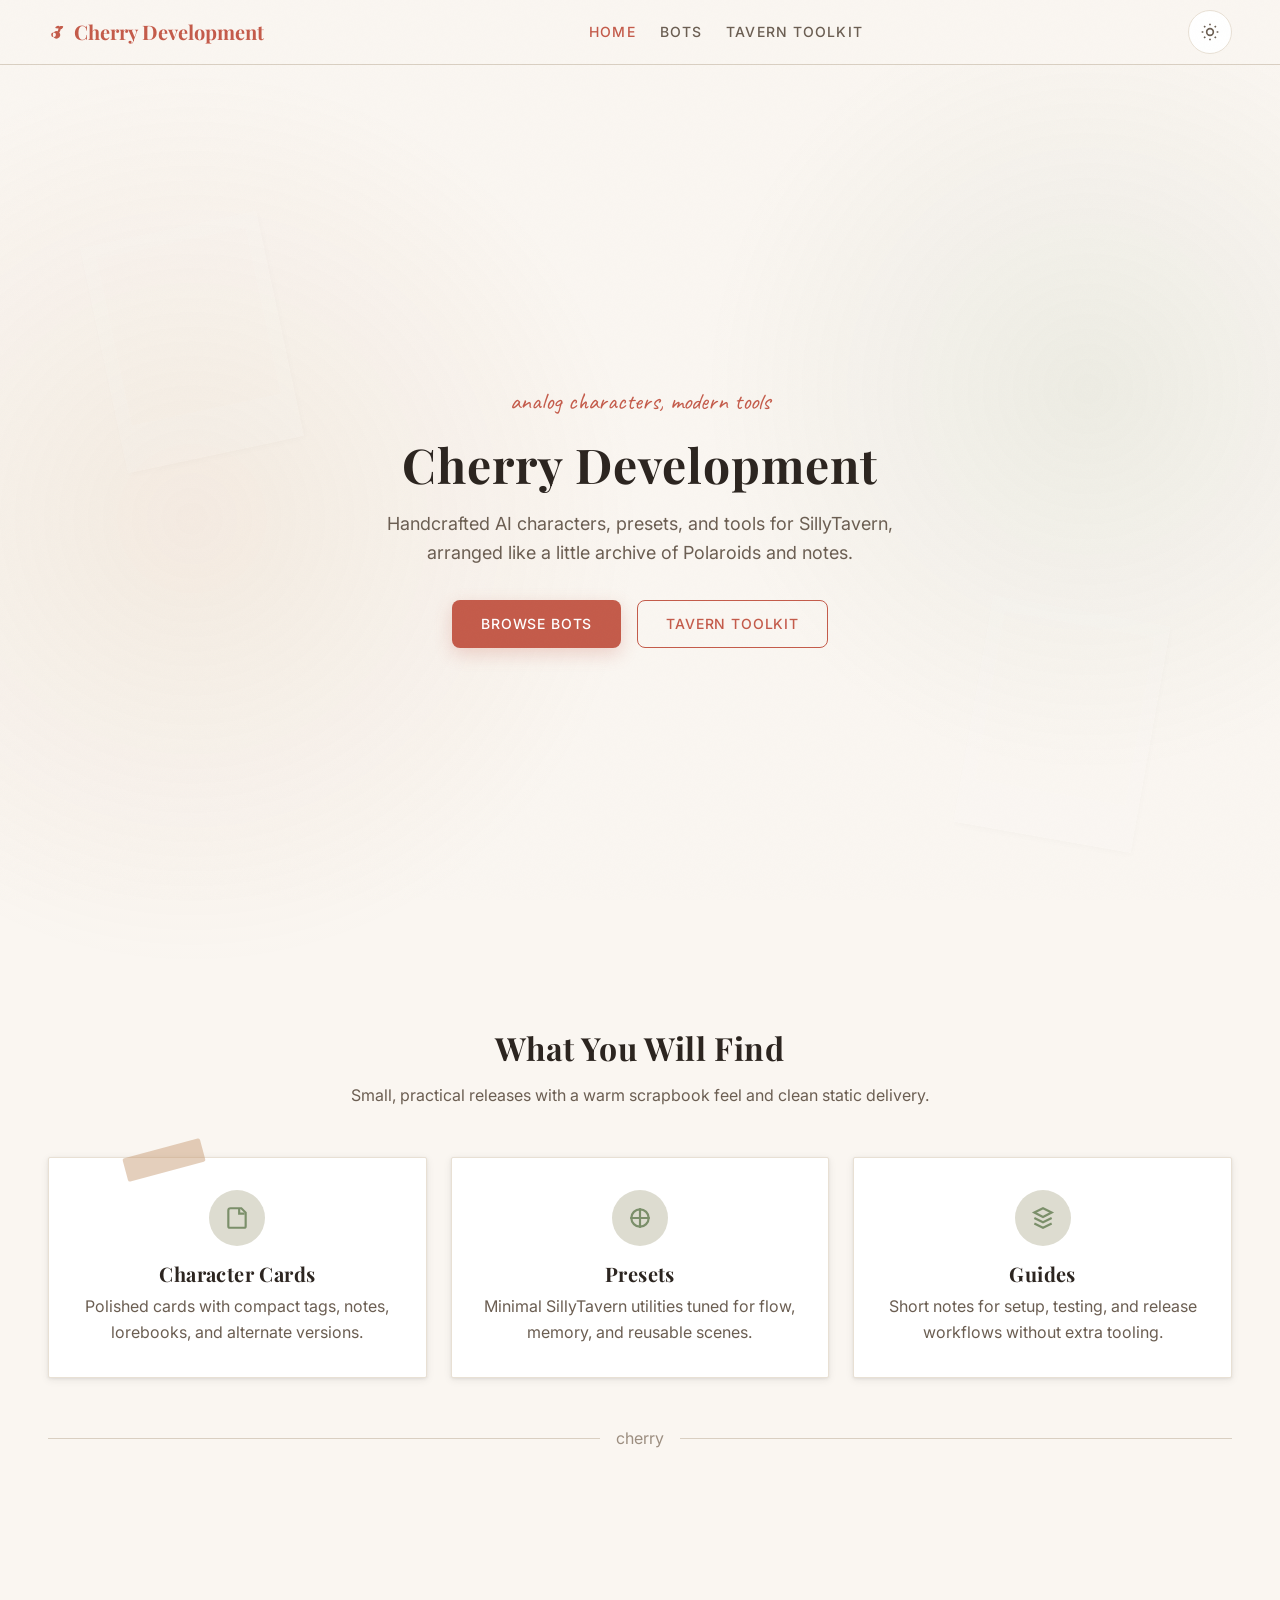
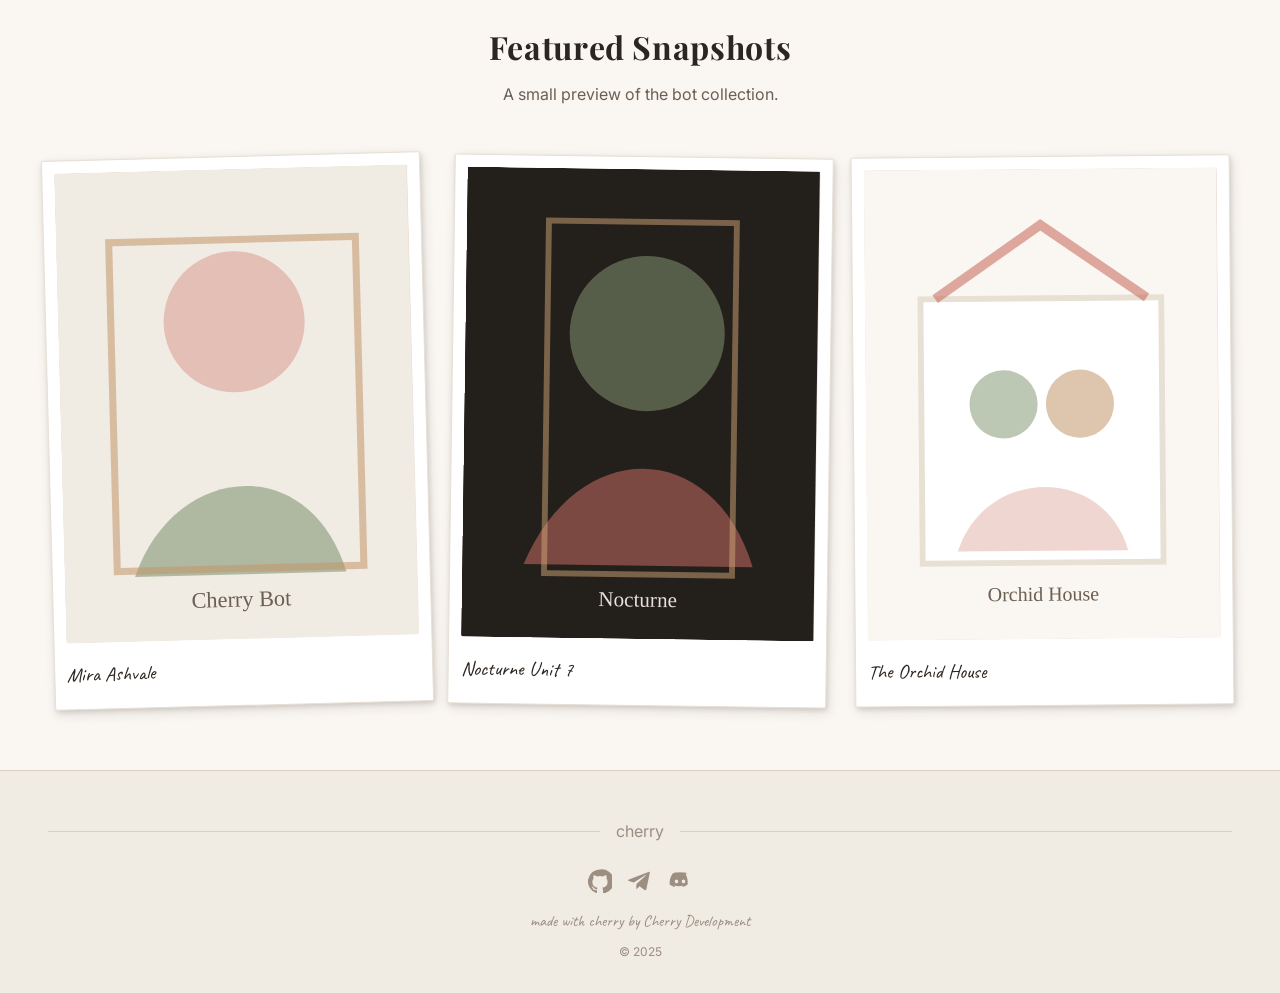
==== commit ff5a5864: "Update" ====
--- a/index.html
+++ b/index.html
@@ -1,196 +1,77 @@
-<!DOCTYPE html>
-<html lang="en">
+<!doctype html>
+<html lang="en" data-theme="light">
   <head>
-    <meta charset="UTF-8" />
-    <meta name="viewport" content="width=device-width, initial-scale=1.0" />
-    <title>Alhenas — Vintage AI Archive</title>
-    <meta
-      name="description"
-      content="Alhenas — a minimalist vintage archive for handcrafted AI characters, presets, and tools for SillyTavern."
-    />
-    <link rel="icon" href="assets/icons/favicon.svg" type="image/svg+xml" />
-    <link rel="alternate icon" href="favicon.ico" />
-    <link rel="preconnect" href="https://fonts.googleapis.com" />
-    <link rel="preconnect" href="https://fonts.gstatic.com" crossorigin />
-    <link rel="preload" href="css/variables.css" as="style" />
-    <link rel="preload" href="css/base.css" as="style" />
-    <link rel="preload" href="css/layout.css" as="style" />
-    <script>
-      (() => {
-        try {
-          const saved = localStorage.getItem('alhenas-theme');
-          const system = window.matchMedia('(prefers-color-scheme: dark)').matches ? 'dark' : 'light';
-          document.documentElement.dataset.theme = saved || system;
-        } catch {
-          document.documentElement.dataset.theme = 'light';
-        }
-      })();
-    </script>
-    <link
-      href="https://fonts.googleapis.com/css2?family=Caveat:wght@400&family=Inter:wght@400;500;700&family=JetBrains+Mono:wght@400;500&family=Playfair+Display:wght@700&display=swap"
-      rel="stylesheet"
-    />
-    <link rel="stylesheet" href="css/variables.css" />
-    <link rel="stylesheet" href="css/themes.css" />
-    <link rel="stylesheet" href="css/base.css" />
-    <link rel="stylesheet" href="css/layout.css" />
-    <link rel="stylesheet" href="css/components.css" />
-    <link rel="stylesheet" href="css/pages/landing.css" />
+    <meta charset="utf-8">
+    <meta name="viewport" content="width=device-width, initial-scale=1">
+    <meta name="description" content="Cherry Development creates handcrafted AI characters, presets, and tools for SillyTavern.">
+    <title>Cherry Development</title>
+    <link rel="icon" href="favicon.ico" sizes="any">
+    <link rel="preconnect" href="https://fonts.googleapis.com">
+    <link rel="preconnect" href="https://fonts.gstatic.com" crossorigin>
+    <link href="https://fonts.googleapis.com/css2?family=Caveat:wght@400&family=Inter:wght@400;500;700&family=JetBrains+Mono:wght@400&family=Playfair+Display:wght@700&display=swap" rel="stylesheet">
+    <link rel="stylesheet" href="css/variables.css">
+    <link rel="stylesheet" href="css/themes.css">
+    <link rel="stylesheet" href="css/base.css">
+    <link rel="stylesheet" href="css/layout.css">
+    <link rel="stylesheet" href="css/components.css">
+    <link rel="stylesheet" href="css/pages/landing.css">
+    <script src="js/theme.js" defer></script>
+    <script src="js/animations.js" defer></script>
   </head>
   <body>
     <header class="site-header">
-      <div class="container header-inner">
-        <a class="brand" href="index.html" aria-label="Alhenas home">
-          <span class="brand-mark" aria-hidden="true">✦</span>
-          <span>Alhenas</span>
-          <span class="brand-glyph" aria-hidden="true">♊</span>
+      <div class="container nav-shell">
+        <a class="brand" href="index.html" aria-label="Cherry Development home">
+          <svg class="brand-mark" aria-hidden="true" viewBox="0 0 24 24" fill="currentColor"><path d="M15.5 4.5c1.7-.8 3.3-.8 4.8 0-.3 2-1.4 3.2-3.4 3.8-.3 1.7-.9 3.1-1.8 4.2a5 5 0 1 1-2.4-1.5c.8-1 1.2-2.3 1.2-3.9-1.6.3-3 .1-4.3-.5.8-1.6 2-2.6 3.8-2.9.7-.1 1.4.2 2.1.8ZM7.4 12.6a3.2 3.2 0 1 0 0 6.4 3.2 3.2 0 0 0 0-6.4Z"/></svg>
+          Cherry Development
         </a>
-
-        <nav class="site-nav" id="site-nav" aria-label="Primary navigation">
-          <ul class="nav-list">
-            <li><a class="nav-link active" href="index.html">Home</a></li>
-            <li><a class="nav-link" href="bots.html">Bots</a></li>
-            <li><a class="nav-link" href="toolkit.html">Tavern Toolkit</a></li>
-          </ul>
+        <nav class="nav-links" data-nav-links aria-label="Primary navigation">
+          <a class="nav-link" href="index.html" aria-current="page">Home</a>
+          <a class="nav-link" href="bots.html">Bots</a>
+          <a class="nav-link" href="toolkit.html">Tavern Toolkit</a>
         </nav>
-
-        <button class="menu-toggle" type="button" aria-expanded="false" aria-controls="site-nav" aria-label="Open navigation menu">
-          <svg class="menu-toggle__icon" viewBox="0 0 24 24" aria-hidden="true">
-            <path fill="currentColor" d="M4 7h16v2H4zm0 8h16v2H4z" />
-          </svg>
-        </button>
-
-        <div class="header-actions">
-          <button class="theme-toggle" type="button" aria-label="Switch theme" aria-pressed="false">
-            <span class="theme-toggle__icon" aria-hidden="true"></span>
+        <div class="nav-actions">
+          <button class="icon-button" type="button" data-theme-toggle aria-label="Switch theme">
+            <svg class="theme-icon sun-icon" width="20" height="20" fill="none" stroke="currentColor" stroke-width="2" viewBox="0 0 24 24"><circle cx="12" cy="12" r="4"/><path d="M12 2v2M12 20v2M4.93 4.93l1.41 1.41M17.66 17.66l1.41 1.41M2 12h2M20 12h2M4.93 19.07l1.41-1.41M17.66 6.34l1.41-1.41"/></svg>
+            <svg class="theme-icon moon-icon" width="20" height="20" fill="none" stroke="currentColor" stroke-width="2" viewBox="0 0 24 24"><path d="M21 12.8A8.5 8.5 0 1 1 11.2 3 6.7 6.7 0 0 0 21 12.8Z"/></svg>
           </button>
+          <button class="menu-toggle" type="button" data-menu-toggle aria-label="Open menu" aria-expanded="false"><svg width="22" height="22" fill="none" stroke="currentColor" stroke-width="2" viewBox="0 0 24 24"><path d="M4 7h16M4 12h16M4 17h16"/></svg></button>
         </div>
       </div>
     </header>
 
-    <main>
+    <main class="page-main">
       <section class="hero">
-        <div class="hero-polaroids" aria-hidden="true">
-          <div class="hero-polaroid hero-polaroid--left"></div>
-          <div class="hero-polaroid hero-polaroid--right"></div>
-          <div class="hero-polaroid hero-polaroid--bottom"></div>
-        </div>
-
-        <div class="container hero__stack" data-reveal>
-          <div class="hero__eyebrow">
-            <span aria-hidden="true">✦</span>
-            <span>Vintage archive • Gemini hush</span>
-          </div>
-          <h1 class="hero__title">Alhenas</h1>
-          <p class="hero__subtitle">
-            Handcrafted AI characters, presets, and gentle toolkit notes for SillyTavern — arranged like paper keepsakes,
-            annotated under the quiet light of Alhena.
-          </p>
-          <div class="hero__actions">
-            <a class="btn btn-primary" href="bots.html">Browse Bots</a>
-            <a class="btn btn-secondary" href="toolkit.html">Tavern Toolkit</a>
+        <div class="container hero-content reveal visible">
+          <span class="hero-kicker">analog characters, modern tools</span>
+          <h1>Cherry Development</h1>
+          <p class="hero-subtitle">Handcrafted AI characters, presets, and tools for SillyTavern, arranged like a little archive of Polaroids and notes.</p>
+          <div class="hero-actions">
+            <a class="button button-primary" href="bots.html">Browse Bots</a>
+            <a class="button button-secondary" href="toolkit.html">Tavern Toolkit</a>
           </div>
         </div>
       </section>
 
-      <div class="section-divider" aria-hidden="true"><span>✦ ♊ ✦</span></div>
-
-      <section class="about gemini-ornament">
+      <section class="page-section">
         <div class="container">
-          <div class="section-heading" data-reveal>
-            <h2>Small paper constellations</h2>
-            <p>Three quiet corners of the archive: characters, utilities, and notes made to feel personal rather than clinical.</p>
+          <div class="section-heading reveal"><h2>What You Will Find</h2><p>Small, practical releases with a warm scrapbook feel and clean static delivery.</p></div>
+          <div class="grid">
+            <article class="card about-card reveal"><span class="tape" aria-hidden="true"></span><div class="about-icon"><svg width="26" height="26" fill="none" stroke="currentColor" stroke-width="2" viewBox="0 0 24 24"><path d="M4 19.5V5a2 2 0 0 1 2-2h10l4 4v12.5a1.5 1.5 0 0 1-1.5 1.5H5.5A1.5 1.5 0 0 1 4 19.5Z"/><path d="M14 3v5h5"/></svg></div><h3>Character Cards</h3><p>Polished cards with compact tags, notes, lorebooks, and alternate versions.</p></article>
+            <article class="card about-card reveal"><div class="about-icon"><svg width="26" height="26" fill="none" stroke="currentColor" stroke-width="2" viewBox="0 0 24 24"><path d="M12 3v18M3 12h18"/><circle cx="12" cy="12" r="8"/></svg></div><h3>Presets</h3><p>Minimal SillyTavern utilities tuned for flow, memory, and reusable scenes.</p></article>
+            <article class="card about-card reveal"><div class="about-icon"><svg width="26" height="26" fill="none" stroke="currentColor" stroke-width="2" viewBox="0 0 24 24"><path d="m4 7 8-4 8 4-8 4-8-4Z"/><path d="M4 12l8 4 8-4M4 17l8 4 8-4"/></svg></div><h3>Guides</h3><p>Short notes for setup, testing, and release workflows without extra tooling.</p></article>
           </div>
-
-          <div class="about-grid">
-            <article class="about-card paper-card" data-reveal>
-              <div class="about-card__icon" aria-hidden="true">
-                <svg width="22" height="22" viewBox="0 0 24 24" fill="none">
-                  <path d="M5 7.5h14M5 12h14M5 16.5h10" stroke="currentColor" stroke-width="1.6" stroke-linecap="round" />
-                  <circle cx="18" cy="16.5" r="2" fill="currentColor" />
-                </svg>
-              </div>
-              <h3>Character archive</h3>
-              <p>Polaroid-style profiles with tags, descriptions, alt versions, and ready-to-download files.</p>
-            </article>
-
-            <article class="about-card paper-card" data-reveal>
-              <div class="about-card__icon" aria-hidden="true">
-                <svg width="22" height="22" viewBox="0 0 24 24" fill="none">
-                  <path d="M6 6h12v12H6z" stroke="currentColor" stroke-width="1.6" />
-                  <path d="M9 9h6v6H9z" fill="currentColor" opacity="0.18" />
-                  <path d="M12 4v3M12 17v3M4 12h3M17 12h3" stroke="currentColor" stroke-width="1.6" stroke-linecap="round" />
-                </svg>
-              </div>
-              <h3>Tavern Toolkit</h3>
-              <p>Presets, regex, extensions, and practical little helpers for tailoring a softer workflow.</p>
-            </article>
-
-            <article class="about-card paper-card" data-reveal>
-              <div class="about-card__icon" aria-hidden="true">
-                <svg width="22" height="22" viewBox="0 0 24 24" fill="none">
-                  <path d="M7 18l5-12 5 12" stroke="currentColor" stroke-width="1.6" stroke-linecap="round" stroke-linejoin="round" />
-                  <circle cx="8.5" cy="7.5" r="1.2" fill="currentColor" />
-                  <circle cx="15.5" cy="7.5" r="1.2" fill="currentColor" />
-                </svg>
-              </div>
-              <h3>Observer's notes</h3>
-              <p>Tutorials and caption-like guidance with a restrained Gemini motif and scrapbook softness.</p>
-            </article>
-          </div>
+          <div class="decorative-divider" aria-hidden="true">cherry</div>
         </div>
       </section>
 
-      <div class="section-divider" aria-hidden="true"><span>✦</span></div>
-
-      <section class="featured">
+      <section class="page-section">
         <div class="container">
-          <div class="section-heading" data-reveal>
-            <h2>Featured selections</h2>
-            <p>Three first picks from the drawer — presented as if they were penciled in after a late-night cataloging session.</p>
-          </div>
-
-          <div class="featured-grid">
-            <article class="feature-card polaroid-card" data-reveal>
-              <span class="tape" aria-hidden="true"></span>
-              <a class="feature-card__link" href="bots.html">
-                <div class="feature-card__image">
-                  <img src="assets/bots/mirielle-vale/avatar.png" alt="Mirielle Vale preview" loading="lazy" />
-                </div>
-                <div class="feature-card__body">
-                  <p>Mirielle Vale</p>
-                  <p>Botanical fantasy archivist</p>
-                  <div class="feature-card__note handwritten">alhena pick</div>
-                </div>
-              </a>
-            </article>
-
-            <article class="feature-card polaroid-card" data-reveal>
-              <a class="feature-card__link" href="bots.html">
-                <div class="feature-card__image">
-                  <img src="assets/bots/caelum-twins/avatar.png" alt="Caelum Twins preview" loading="lazy" />
-                </div>
-                <div class="feature-card__body">
-                  <p>Caelum Twins</p>
-                  <p>Paired voices, mirrored memory</p>
-                  <div class="feature-card__note handwritten">gemini archive</div>
-                </div>
-              </a>
-            </article>
-
-            <article class="feature-card polaroid-card" data-reveal>
-              <span class="tape" aria-hidden="true" style="left: 54%; transform: rotate(11deg);"></span>
-              <a class="feature-card__link" href="bots.html">
-                <div class="feature-card__image">
-                  <img src="assets/bots/juniper-north/avatar.png" alt="Juniper North preview" loading="lazy" />
-                </div>
-                <div class="feature-card__body">
-                  <p>Juniper North</p>
-                  <p>Low-noise orbital engineer</p>
-                  <div class="feature-card__note handwritten">field note no. 02</div>
-                </div>
-              </a>
-            </article>
+          <div class="section-heading reveal"><h2>Featured Snapshots</h2><p>A small preview of the bot collection.</p></div>
+          <div class="grid">
+            <article class="card polaroid-card featured-card reveal"><img class="polaroid-image" src="assets/images/bot-placeholder-1.svg" alt="Mira Ashvale preview" loading="lazy"><p class="polaroid-caption">Mira Ashvale</p></article>
+            <article class="card polaroid-card featured-card reveal"><img class="polaroid-image" src="assets/images/bot-placeholder-2.svg" alt="Nocturne Unit 7 preview" loading="lazy"><p class="polaroid-caption">Nocturne Unit 7</p></article>
+            <article class="card polaroid-card featured-card reveal"><img class="polaroid-image" src="assets/images/bot-placeholder-4.svg" alt="The Orchid House preview" loading="lazy"><p class="polaroid-caption">The Orchid House</p></article>
           </div>
         </div>
       </section>
@@ -198,27 +79,15 @@
 
     <footer class="site-footer">
       <div class="container">
-        <div class="footer-divider" aria-hidden="true"><span>✦ • ♊ • ✦</span></div>
+        <div class="footer-divider" aria-hidden="true">cherry</div>
         <div class="social-links" aria-label="Social links">
-          <a class="social-link" href="https://github.com/" target="_blank" rel="noreferrer" aria-label="GitHub">
-            <svg viewBox="0 0 24 24" aria-hidden="true"><path d="M12 .5A12 12 0 0 0 8.2 23.9c.6.1.8-.3.8-.6v-2.2c-3.4.7-4.1-1.5-4.1-1.5-.6-1.4-1.4-1.8-1.4-1.8-1.2-.8.1-.8.1-.8 1.3.1 2 .9 2 .9 1.2 2 3.1 1.4 3.9 1.1.1-.9.5-1.4.9-1.7-2.7-.3-5.5-1.3-5.5-5.9 0-1.3.5-2.4 1.2-3.3-.1-.3-.5-1.6.1-3.2 0 0 1-.3 3.4 1.2A11.9 11.9 0 0 1 12 6.6c1.1 0 2.1.1 3.2.4 2.4-1.6 3.4-1.2 3.4-1.2.7 1.6.2 2.9.1 3.2.8.9 1.2 2 1.2 3.3 0 4.6-2.8 5.6-5.5 5.9.5.4 1 1.2 1 2.4v3.6c0 .4.2.7.8.6A12 12 0 0 0 12 .5Z"/></svg>
-          </a>
-          <a class="social-link" href="https://t.me/" target="_blank" rel="noreferrer" aria-label="Telegram">
-            <svg viewBox="0 0 24 24" aria-hidden="true"><path d="M21.5 4.6 18.3 19c-.2 1-.8 1.2-1.6.8l-4.5-3.3-2.2 2.1c-.2.2-.4.4-.8.4l.3-4.6 8.4-7.6c.4-.3-.1-.5-.5-.2l-10.4 6.5-4.5-1.4c-1-.3-1-.9.2-1.3l17.4-6.7c.8-.3 1.5.2 1.2 1.4Z"/></svg>
-          </a>
-          <a class="social-link" href="https://discord.com/" target="_blank" rel="noreferrer" aria-label="Discord">
-            <svg viewBox="0 0 24 24" aria-hidden="true"><path d="M20.3 5.4A16.8 16.8 0 0 0 16.2 4l-.2.4c1.6.4 2.3 1 2.3 1a11.7 11.7 0 0 0-3.6-1.1 12.4 12.4 0 0 0-5.4 0 11.6 11.6 0 0 0-3.7 1.1s.8-.7 2.5-1l-.2-.5a16.8 16.8 0 0 0-4.1 1.4C1.1 9.1.4 12.8.7 16.4c1.7 1.3 3.3 2.1 4.8 2.6l1.2-1.9c-.7-.3-1.4-.7-2-1.2.2.1.3.2.5.3 3.9 1.8 8.2 1.8 12 0 .2-.1.3-.2.5-.3-.6.5-1.3.9-2 1.2l1.2 1.9c1.5-.5 3.1-1.3 4.8-2.6.4-4.2-.7-7.9-3.4-11ZM9.5 14.2c-.9 0-1.6-.9-1.6-1.9s.7-1.9 1.6-1.9c.9 0 1.6.9 1.6 1.9s-.7 1.9-1.6 1.9Zm5 0c-.9 0-1.6-.9-1.6-1.9s.7-1.9 1.6-1.9c.9 0 1.6.9 1.6 1.9s-.7 1.9-1.6 1.9Z"/></svg>
-          </a>
-          <a class="social-link" href="https://x.com/" target="_blank" rel="noreferrer" aria-label="Twitter X">
-            <svg viewBox="0 0 24 24" aria-hidden="true"><path d="M18.9 2H22l-6.8 7.8L23 22h-6.1l-4.8-6.3L6.6 22H3.5l7.3-8.3L1 2h6.2L11.5 8 18.9 2Zm-1.1 18h1.7L6.3 3.9H4.5L17.8 20Z"/></svg>
-          </a>
+          <a href="https://github.com/" aria-label="GitHub"><svg width="24" height="24" fill="currentColor" viewBox="0 0 24 24"><path d="M12 .5a12 12 0 0 0-3.8 23.4c.6.1.8-.2.8-.6v-2.1c-3.3.7-4-1.4-4-1.4-.5-1.3-1.2-1.7-1.2-1.7-1-.7.1-.7.1-.7 1.1.1 1.7 1.2 1.7 1.2 1 .1.6 2.4 3.4 1.7.1-.8.4-1.3.7-1.6-2.6-.3-5.3-1.3-5.3-5.9 0-1.3.5-2.4 1.2-3.2-.1-.3-.5-1.6.1-3.3 0 0 1-.3 3.3 1.2a11.3 11.3 0 0 1 6 0c2.3-1.5 3.3-1.2 3.3-1.2.6 1.7.2 3 .1 3.3.8.8 1.2 1.9 1.2 3.2 0 4.6-2.8 5.6-5.4 5.9.4.3.8 1 .8 2v3c0 .4.2.7.8.6A12 12 0 0 0 12 .5Z"/></svg></a>
+          <a href="https://t.me/" aria-label="Telegram"><svg width="24" height="24" fill="currentColor" viewBox="0 0 24 24"><path d="M21.7 4.3 18.4 20c-.2 1.1-.9 1.4-1.8.9l-5-3.7-2.4 2.3c-.3.3-.5.5-1 .5l.3-5.1 9.3-8.4c.4-.4-.1-.6-.6-.2L5.8 13.5.8 12c-1.1-.3-1.1-1.1.2-1.6L20.5 2.9c.9-.3 1.7.2 1.2 1.4Z"/></svg></a>
+          <a href="https://discord.com/" aria-label="Discord"><svg width="24" height="24" fill="currentColor" viewBox="0 0 24 24"><path d="M19.5 4.8A16 16 0 0 0 15.6 3l-.2.4c1.4.4 2.1 1 2.1 1a13.4 13.4 0 0 0-11 0s.7-.6 2.2-1L8.4 3a16 16 0 0 0-3.9 1.8C2 8.5 1.4 12 1.7 15.5A15.8 15.8 0 0 0 6.6 18l.6-1c-1.1-.4-1.6-1-1.6-1l.4.2c3.1 1.4 6.4 1.4 9.5 0l.4-.2s-.6.6-1.7 1l.6 1a15.8 15.8 0 0 0 4.9-2.5c.4-4-.6-7.5-2.2-10.7ZM8.5 14.2c-.9 0-1.7-.8-1.7-1.8s.8-1.8 1.7-1.8 1.7.8 1.7 1.8-.8 1.8-1.7 1.8Zm7 0c-.9 0-1.7-.8-1.7-1.8s.8-1.8 1.7-1.8 1.7.8 1.7 1.8-.8 1.8-1.7 1.8Z"/></svg></a>
         </div>
-        <div class="footer-note">made with ✦ by Alhenas</div>
-        <div class="footer-copy">© 2025</div>
+        <p class="footer-note">made with cherry by Cherry Development</p>
+        <p class="copyright">© 2025</p>
       </div>
     </footer>
-
-    <script src="js/theme.js" defer></script>
-    <script src="js/animations.js" defer></script>
   </body>
 </html>
--- a/css/variables.css
+++ b/css/variables.css
@@ -2,21 +2,7 @@
   --font-heading: 'Playfair Display', Georgia, 'Times New Roman', serif;
   --font-body: 'Inter', 'Segoe UI', system-ui, sans-serif;
   --font-mono: 'JetBrains Mono', 'Fira Code', Consolas, monospace;
-  --font-accent: 'Caveat', 'Patrick Hand', cursive;
-
-  --fs-h1: 3rem;
-  --fs-h2: 2rem;
-  --fs-h3: 1.25rem;
-  --fs-body: 1rem;
-  --fs-lead: 1.125rem;
-  --fs-small: 0.875rem;
-  --fs-caption: 0.8125rem;
-  --fs-tag: 0.75rem;
-
-  --lh-body: 1.6;
-  --lh-heading: 1.25;
-  --ls-heading: 0.02em;
-  --ls-upper: 0.08em;
+  --font-hand: 'Caveat', 'Patrick Hand', cursive;
 
   --space-xs: 4px;
   --space-sm: 8px;
@@ -27,37 +13,21 @@
   --space-3xl: 64px;
   --space-4xl: 96px;
 
+  --container-max: 1200px;
+  --container-padding: 24px;
+
   --radius-sm: 4px;
   --radius-md: 8px;
   --radius-lg: 12px;
   --radius-polaroid: 2px;
   --radius-full: 9999px;
 
-  --container-width: 1200px;
-  --container-pad: 24px;
-  --header-height: 64px;
-
-  --transition-base: all 0.25s cubic-bezier(0.4, 0, 0.2, 1);
-  --transition-theme: background-color 0.4s ease, color 0.3s ease, border-color 0.3s ease, box-shadow 0.3s ease;
-
-  --noise-pattern: url("data:image/svg+xml,%3Csvg xmlns='http://www.w3.org/2000/svg' width='140' height='140' viewBox='0 0 140 140'%3E%3Cg fill='%23000000' fill-opacity='0.9'%3E%3Ccircle cx='12' cy='16' r='1'/%3E%3Ccircle cx='37' cy='28' r='1'/%3E%3Ccircle cx='74' cy='22' r='1'/%3E%3Ccircle cx='116' cy='17' r='1'/%3E%3Ccircle cx='24' cy='61' r='1'/%3E%3Ccircle cx='59' cy='54' r='1'/%3E%3Ccircle cx='101' cy='66' r='1'/%3E%3Ccircle cx='126' cy='49' r='1'/%3E%3Ccircle cx='15' cy='109' r='1'/%3E%3Ccircle cx='45' cy='93' r='1'/%3E%3Ccircle cx='82' cy='121' r='1'/%3E%3Ccircle cx='112' cy='102' r='1'/%3E%3C/g%3E%3C/svg%3E");
-  --gemini-pattern: url("data:image/svg+xml,%3Csvg xmlns='http://www.w3.org/2000/svg' width='320' height='240' viewBox='0 0 320 240'%3E%3Cg fill='none' stroke='%239C8E80' stroke-width='1.2' stroke-opacity='0.5'%3E%3Cpath d='M42 178 L92 122 L146 140 L206 82 L266 94'/%3E%3Cpath d='M54 196 L104 150 L158 168 L218 108 L278 118'/%3E%3C/g%3E%3Cg fill='%239C8E80' fill-opacity='0.65'%3E%3Ccircle cx='42' cy='178' r='2.3'/%3E%3Ccircle cx='92' cy='122' r='2.3'/%3E%3Ccircle cx='146' cy='140' r='2.3'/%3E%3Ccircle cx='206' cy='82' r='2.3'/%3E%3Ccircle cx='266' cy='94' r='2.3'/%3E%3Ccircle cx='54' cy='196' r='2.3'/%3E%3Ccircle cx='104' cy='150' r='2.3'/%3E%3Ccircle cx='158' cy='168' r='2.3'/%3E%3Ccircle cx='218' cy='108' r='2.3'/%3E%3Ccircle cx='278' cy='118' r='2.3'/%3E%3C/g%3E%3C/svg%3E");
+  --ease-standard: cubic-bezier(0.4, 0, 0.2, 1);
+  --shadow-card: 0 2px 8px var(--shadow-card-color), 0 1px 3px var(--shadow-card-color);
+  --shadow-card-hover: 0 8px 24px var(--shadow-hover-color), 0 4px 8px var(--shadow-hover-color);
+  --shadow-polaroid: 2px 4px 12px var(--polaroid-shadow-color), 1px 2px 4px var(--polaroid-shadow-color);
 }
 
-@media (min-width: 1024px) {
-  :root {
-    --container-pad: 48px;
-  }
+@media (min-width: 768px) {
+  :root { --container-padding: 48px; }
 }
-
-@media (max-width: 767px) {
-  :root {
-    --fs-h1: 2rem;
-    --fs-h2: 1.5rem;
-    --fs-h3: 1.125rem;
-    --fs-body: 1rem;
-    --fs-small: 0.8125rem;
-    --container-pad: 16px;
-    --space-4xl: 72px;
-  }
-}
--- a/css/themes.css
+++ b/css/themes.css
@@ -1,63 +1,46 @@
-html[data-theme='light'] {
+:root,
+[data-theme='light'] {
   color-scheme: light;
-  --bg-primary: #faf6f1;
-  --bg-secondary: #f0ebe3;
-  --bg-card: #ffffff;
-  --bg-card-hover: #fffdf9;
-  --border-card: #e8e0d4;
-  --border-subtle: #d9cfc2;
-  --text-primary: #2c2520;
-  --text-secondary: #6b5e52;
-  --text-tertiary: #9c8e80;
-  --accent-primary: #c45b4a;
-  --accent-primary-hover: #a8483a;
-  --accent-secondary: #7b8f6a;
-  --accent-tertiary: #c4956a;
-  --tag-bg: #ede7df;
-  --tag-text: #5c5047;
-  --overlay-bg: rgba(44, 37, 32, 0.6);
+  --bg-primary: #FAF6F1;
+  --bg-secondary: #F0EBE3;
+  --bg-card: #FFFFFF;
+  --bg-card-hover: #FFFDF9;
+  --border-card: #E8E0D4;
+  --border-subtle: #D9CFC2;
+  --text-primary: #2C2520;
+  --text-secondary: #6B5E52;
+  --text-tertiary: #9C8E80;
+  --accent-primary: #C45B4A;
+  --accent-primary-hover: #A8483A;
+  --accent-secondary: #7B8F6A;
+  --accent-tertiary: #C4956A;
   --shadow-card-color: rgba(44, 37, 32, 0.08);
   --shadow-hover-color: rgba(44, 37, 32, 0.15);
   --polaroid-shadow-color: rgba(44, 37, 32, 0.12);
-  --glass-bg: rgba(250, 246, 241, 0.92);
-  --spotlight-a: rgba(196, 149, 106, 0.14);
-  --spotlight-b: rgba(123, 143, 106, 0.08);
-  --hero-star: rgba(196, 91, 74, 0.22);
-  --noise-opacity: 0.03;
-  --blotch-opacity: 0.06;
-  --shadow-card: 0 2px 8px var(--shadow-card-color), 0 1px 3px var(--shadow-card-color);
-  --shadow-card-hover: 0 8px 24px var(--shadow-hover-color), 0 4px 8px var(--shadow-hover-color);
-  --shadow-polaroid: 2px 4px 12px var(--polaroid-shadow-color), 1px 2px 4px var(--polaroid-shadow-color);
+  --tag-bg: #EDE7DF;
+  --tag-text: #5C5047;
+  --overlay-bg: rgba(44, 37, 32, 0.6);
 }
 
-html[data-theme='dark'] {
+[data-theme='dark'] {
   color-scheme: dark;
-  --bg-primary: #1a1614;
-  --bg-secondary: #231f1b;
-  --bg-card: #2c2622;
-  --bg-card-hover: #352e29;
-  --border-card: #3d342d;
-  --border-subtle: #4a3f37;
-  --text-primary: #e8e0d8;
-  --text-secondary: #a89a8c;
-  --text-tertiary: #7a6e62;
-  --accent-primary: #d4756a;
-  --accent-primary-hover: #e08a7f;
-  --accent-secondary: #95ab82;
-  --accent-tertiary: #d4a87a;
-  --tag-bg: #352e29;
-  --tag-text: #beb0a2;
-  --overlay-bg: rgba(0, 0, 0, 0.7);
+  --bg-primary: #1A1614;
+  --bg-secondary: #231F1B;
+  --bg-card: #2C2622;
+  --bg-card-hover: #352E29;
+  --border-card: #3D342D;
+  --border-subtle: #4A3F37;
+  --text-primary: #E8E0D8;
+  --text-secondary: #A89A8C;
+  --text-tertiary: #7A6E62;
+  --accent-primary: #D4756A;
+  --accent-primary-hover: #E08A7F;
+  --accent-secondary: #95AB82;
+  --accent-tertiary: #D4A87A;
   --shadow-card-color: rgba(0, 0, 0, 0.3);
   --shadow-hover-color: rgba(0, 0, 0, 0.5);
   --polaroid-shadow-color: rgba(0, 0, 0, 0.4);
-  --glass-bg: rgba(26, 22, 20, 0.92);
-  --spotlight-a: rgba(212, 117, 106, 0.08);
-  --spotlight-b: rgba(149, 171, 130, 0.06);
-  --hero-star: rgba(212, 117, 106, 0.28);
-  --noise-opacity: 0.02;
-  --blotch-opacity: 0;
-  --shadow-card: 0 2px 8px var(--shadow-card-color), 0 1px 3px var(--shadow-card-color);
-  --shadow-card-hover: 0 8px 24px var(--shadow-hover-color), 0 4px 8px var(--shadow-hover-color);
-  --shadow-polaroid: 2px 4px 12px var(--polaroid-shadow-color), 1px 2px 4px var(--polaroid-shadow-color);
+  --tag-bg: #352E29;
+  --tag-text: #BEB0A2;
+  --overlay-bg: rgba(0, 0, 0, 0.7);
 }
--- a/css/base.css
+++ b/css/base.css
@@ -1,182 +1,65 @@
-*,
-*::before,
-*::after {
-  box-sizing: border-box;
-}
+*, *::before, *::after { box-sizing: border-box; }
 
 html {
   scroll-behavior: smooth;
+  background: var(--bg-primary);
 }
 
 body {
   margin: 0;
-  min-width: 320px;
+  min-height: 100vh;
+  background:
+    radial-gradient(circle at 15% 20%, color-mix(in srgb, var(--accent-tertiary) 12%, transparent), transparent 28rem),
+    radial-gradient(circle at 85% 15%, color-mix(in srgb, var(--accent-secondary) 10%, transparent), transparent 24rem),
+    var(--bg-primary);
+  color: var(--text-primary);
   font-family: var(--font-body);
-  font-size: var(--fs-body);
-  line-height: var(--lh-body);
-  color: var(--text-primary);
-  background:
-    radial-gradient(circle at 12% 18%, var(--spotlight-a), transparent 22%),
-    radial-gradient(circle at 84% 10%, var(--spotlight-b), transparent 18%),
-    radial-gradient(circle at 78% 74%, var(--spotlight-a), transparent 24%),
-    var(--bg-primary);
-  transition: var(--transition-theme);
-  position: relative;
+  font-size: 1rem;
+  line-height: 1.6;
+  transition: background-color 0.4s ease, color 0.3s ease;
 }
 
 body::before {
   content: '';
   position: fixed;
   inset: 0;
-  background-image: var(--noise-pattern);
-  background-size: 140px 140px;
-  opacity: var(--noise-opacity);
+  z-index: 9999;
   pointer-events: none;
-  z-index: 9999;
+  opacity: 0.035;
+  background-image: url("data:image/svg+xml,%3Csvg xmlns='http://www.w3.org/2000/svg' width='80' height='80' viewBox='0 0 80 80'%3E%3Cfilter id='n'%3E%3CfeTurbulence type='fractalNoise' baseFrequency='.9' numOctaves='2' stitchTiles='stitch'/%3E%3C/filter%3E%3Crect width='80' height='80' filter='url(%23n)' opacity='.45'/%3E%3C/svg%3E");
 }
 
-body::after {
-  content: '';
-  position: fixed;
-  inset: 0;
-  pointer-events: none;
-  opacity: var(--blotch-opacity);
-  background:
-    radial-gradient(circle at 25% 30%, rgba(196, 149, 106, 0.38), transparent 20%),
-    radial-gradient(circle at 75% 76%, rgba(196, 91, 74, 0.24), transparent 18%);
-  z-index: -1;
-}
+body.nav-open { overflow: hidden; }
 
-body.modal-open,
-body.menu-open {
-  overflow: hidden;
-}
+img, svg { display: block; max-width: 100%; }
 
-img,
-picture,
-svg {
-  display: block;
-  max-width: 100%;
-}
+a { color: inherit; text-decoration: none; }
 
-a {
-  color: inherit;
-  text-decoration: none;
-}
+button, input, select { font: inherit; }
 
-button,
-input,
-select,
-textarea {
-  font: inherit;
-  color: inherit;
-}
-
-button {
-  cursor: pointer;
-  background: none;
-  border: none;
-}
-
-ul,
-ol {
-  margin: 0;
-  padding: 0;
-  list-style: none;
-}
-
-h1,
-h2,
-h3,
-h4,
-h5,
-h6 {
-  margin: 0;
-  font-family: var(--font-heading);
-  line-height: var(--lh-heading);
-  letter-spacing: var(--ls-heading);
-  font-weight: 700;
-  text-wrap: balance;
-}
-
-h1 {
-  font-size: var(--fs-h1);
-}
-
-h2 {
-  font-size: var(--fs-h2);
-}
-
-h3 {
-  font-size: var(--fs-h3);
-}
-
-p {
-  margin: 0;
-  color: var(--text-secondary);
-}
-
-strong,
-b {
-  font-weight: 500;
-}
-
-small {
-  font-size: var(--fs-small);
-}
-
-code,
-pre {
-  font-family: var(--font-mono);
-}
-
-pre {
-  overflow-x: auto;
-  padding: var(--space-md);
-  border-radius: var(--radius-md);
-  background: var(--bg-secondary);
-  border: 1px solid var(--border-card);
-}
-
-::selection {
-  background: rgba(196, 91, 74, 0.18);
-}
+button { cursor: pointer; }
 
 :focus-visible {
   outline: 2px solid var(--accent-primary);
   outline-offset: 2px;
 }
 
-main {
-  position: relative;
-  isolation: isolate;
+h1, h2, h3 {
+  margin: 0;
+  color: var(--text-primary);
+  font-family: var(--font-heading);
+  font-weight: 700;
+  line-height: 1.2;
+  letter-spacing: 0.02em;
 }
 
-section {
-  position: relative;
-}
+h1 { font-size: clamp(2rem, 7vw, 3rem); }
+h2 { font-size: clamp(1.5rem, 5vw, 2rem); }
+h3 { font-size: clamp(1.125rem, 3vw, 1.25rem); }
 
-[data-reveal] {
-  --reveal-opacity: 0;
-  --reveal-y: 20px;
-  --card-scale: 1;
-  opacity: var(--reveal-opacity);
-  transform: translateY(var(--reveal-y)) rotate(var(--card-rotate, 0deg)) scale(var(--card-scale));
-  transition:
-    opacity 0.5s ease,
-    transform 0.5s ease,
-    box-shadow 0.25s cubic-bezier(0.4, 0, 0.2, 1),
-    border-color 0.25s cubic-bezier(0.4, 0, 0.2, 1),
-    background-color 0.25s cubic-bezier(0.4, 0, 0.2, 1),
-    color 0.25s cubic-bezier(0.4, 0, 0.2, 1);
-}
+p { margin: 0; color: var(--text-secondary); }
 
-[data-reveal].is-visible {
-  --reveal-opacity: 1;
-  --reveal-y: 0px;
-}
-
-.visually-hidden {
+.sr-only {
   position: absolute;
   width: 1px;
   height: 1px;
@@ -188,64 +71,11 @@
   border: 0;
 }
 
-.text-accent {
-  color: var(--accent-primary);
-}
-
-.section-heading {
-  text-align: center;
-  margin-bottom: var(--space-2xl);
-}
-
-.section-heading p {
-  margin-top: var(--space-sm);
-  max-width: 60ch;
-  margin-inline: auto;
-}
-
-.section-divider {
-  display: flex;
-  align-items: center;
-  gap: var(--space-md);
-  color: var(--text-tertiary);
-  margin: var(--space-3xl) auto;
-  max-width: 420px;
-}
-
-.section-divider::before,
-.section-divider::after {
-  content: '';
-  flex: 1;
-  height: 1px;
-  background: linear-gradient(90deg, transparent, var(--border-subtle), transparent);
-}
-
-.section-divider span {
-  font-size: 0.875rem;
-  letter-spacing: 0.18em;
-}
-
-.quote-note {
-  padding-left: var(--space-md);
-  border-left: 3px solid var(--accent-primary);
-  color: var(--text-secondary);
-}
-
 @media (prefers-reduced-motion: reduce) {
-  html {
-    scroll-behavior: auto;
-  }
-
-  *,
-  *::before,
-  *::after {
-    animation: none !important;
-    transition: none !important;
+  *, *::before, *::after {
+    animation-duration: 0.01ms !important;
+    animation-iteration-count: 1 !important;
     scroll-behavior: auto !important;
-  }
-
-  [data-reveal] {
-    opacity: 1 !important;
-    transform: none !important;
+    transition-duration: 0.01ms !important;
   }
 }
--- a/css/layout.css
+++ b/css/layout.css
@@ -1,187 +1,141 @@
 .container {
-  width: min(100%, var(--container-width));
-  margin-inline: auto;
-  padding-inline: var(--container-pad);
+  width: min(100% - (var(--container-padding) * 2), var(--container-max));
+  margin: 0 auto;
 }
 
 .site-header {
   position: sticky;
   top: 0;
-  z-index: 40;
+  z-index: 50;
+  min-height: 64px;
+  border-bottom: 1px solid var(--border-subtle);
+  background: color-mix(in srgb, var(--bg-primary) 92%, transparent);
   backdrop-filter: blur(12px);
-  background: var(--glass-bg);
-  border-bottom: 1px solid transparent;
-  transition: var(--transition-theme);
 }
 
 .site-header::after {
   content: '';
   position: absolute;
-  left: 0;
-  right: 0;
-  bottom: -1px;
+  inset: auto 0 -1px;
   height: 1px;
   background: linear-gradient(90deg, transparent, var(--border-subtle), transparent);
 }
 
-.header-inner {
-  min-height: var(--header-height);
-  display: grid;
-  grid-template-columns: auto 1fr auto auto;
+.nav-shell {
+  display: flex;
   align-items: center;
+  justify-content: space-between;
+  min-height: 64px;
   gap: var(--space-md);
 }
 
 .brand {
   display: inline-flex;
   align-items: center;
-  gap: 10px;
+  gap: var(--space-sm);
   color: var(--accent-primary);
   font-family: var(--font-heading);
   font-size: 1.25rem;
   font-weight: 700;
-  letter-spacing: 0.03em;
+  white-space: nowrap;
 }
 
-.brand-mark,
-.brand-glyph {
-  font-size: 0.9rem;
-  opacity: 0.85;
+.brand-mark {
+  width: 18px;
+  height: 18px;
+  color: var(--accent-primary);
 }
 
-.site-nav {
-  justify-self: end;
-}
-
-.nav-list {
+.nav-links {
   display: flex;
   align-items: center;
+  justify-content: flex-end;
   gap: var(--space-lg);
 }
 
 .nav-link {
-  position: relative;
+  color: var(--text-secondary);
   font-size: 0.875rem;
+  font-weight: 500;
+  letter-spacing: 0.08em;
   text-transform: uppercase;
-  letter-spacing: var(--ls-upper);
-  font-weight: 500;
-  color: var(--text-secondary);
-  transition: var(--transition-base);
+  transition: color 0.25s var(--ease-standard);
 }
 
 .nav-link:hover,
-.nav-link.active {
-  color: var(--accent-primary);
-}
+.nav-link[aria-current='page'] { color: var(--accent-primary); }
 
-.nav-link::after {
-  content: '';
-  position: absolute;
-  left: 0;
-  right: 0;
-  bottom: -8px;
-  height: 1px;
-  background: currentColor;
-  transform: scaleX(0);
-  transform-origin: center;
-  transition: transform 0.25s ease;
-}
-
-.nav-link:hover::after,
-.nav-link.active::after {
-  transform: scaleX(1);
-}
-
-.header-actions {
+.nav-actions {
   display: flex;
   align-items: center;
   gap: var(--space-sm);
 }
 
-.theme-toggle,
+.icon-button,
 .menu-toggle {
+  display: inline-grid;
+  place-items: center;
   width: 44px;
   height: 44px;
+  border: 1px solid var(--border-card);
   border-radius: var(--radius-full);
-  border: 1px solid var(--border-card);
   background: var(--bg-card);
   color: var(--text-secondary);
-  display: inline-flex;
-  align-items: center;
-  justify-content: center;
-  box-shadow: var(--shadow-card);
-  transition: var(--transition-base);
+  transition: all 0.25s var(--ease-standard);
 }
 
-.theme-toggle:hover,
+.icon-button:hover,
 .menu-toggle:hover {
+  color: var(--accent-primary);
   transform: translateY(-1px);
-  color: var(--accent-primary);
-  box-shadow: var(--shadow-card-hover);
 }
 
-.theme-toggle__icon,
-.menu-toggle__icon {
-  width: 20px;
-  height: 20px;
-}
+.theme-icon { transition: opacity 0.25s ease, transform 0.25s ease; }
 
-.theme-toggle__icon {
-  display: inline-flex;
-  align-items: center;
-  justify-content: center;
-}
+[data-theme='light'] .moon-icon,
+[data-theme='dark'] .sun-icon { display: none; }
 
-.theme-toggle__icon svg,
-.menu-toggle__icon {
-  width: 100%;
-  height: 100%;
-}
+.menu-toggle { display: none; }
 
-.menu-toggle {
-  display: none;
-}
+.page-main { min-height: calc(100vh - 224px); }
 
-.page-intro {
-  padding: var(--space-3xl) 0 var(--space-xl);
+.page-section { padding: var(--space-3xl) 0; }
+
+.section-heading {
+  display: grid;
+  gap: var(--space-md);
+  max-width: 720px;
+  margin: 0 auto var(--space-2xl);
   text-align: center;
 }
 
-.page-intro p {
-  max-width: 62ch;
-  margin: var(--space-sm) auto 0;
+.grid {
+  display: grid;
+  grid-template-columns: repeat(auto-fill, minmax(280px, 1fr));
+  gap: var(--space-lg);
 }
 
 .site-footer {
-  margin-top: var(--space-4xl);
+  border-top: 1px solid var(--border-subtle);
+  background: var(--bg-secondary);
   padding: var(--space-2xl) 0 var(--space-xl);
-  background: var(--bg-secondary);
-  border-top: 1px solid var(--border-subtle);
+  text-align: center;
 }
 
 .footer-divider {
   display: flex;
   align-items: center;
   gap: var(--space-md);
-  justify-content: center;
+  margin-bottom: var(--space-lg);
   color: var(--text-tertiary);
-  margin-bottom: var(--space-xl);
 }
 
 .footer-divider::before,
 .footer-divider::after {
   content: '';
-  width: min(160px, 22vw);
   height: 1px;
-  background: linear-gradient(90deg, transparent, var(--border-subtle), transparent);
-}
-
-.footer-divider span {
-  display: inline-flex;
-  align-items: center;
-  gap: var(--space-xs);
-  font-size: 0.75rem;
-  letter-spacing: 0.16em;
+  flex: 1;
+  background: var(--border-subtle);
 }
 
 .social-links {
@@ -191,91 +145,48 @@
   margin-bottom: var(--space-md);
 }
 
-.social-link {
-  width: 44px;
-  height: 44px;
-  border-radius: var(--radius-full);
-  display: inline-flex;
-  align-items: center;
-  justify-content: center;
+.social-links a {
   color: var(--text-tertiary);
-  border: 1px solid transparent;
-  transition: var(--transition-base);
+  transition: color 0.25s var(--ease-standard), transform 0.25s var(--ease-standard);
 }
 
-.social-link svg {
-  width: 24px;
-  height: 24px;
-  fill: currentColor;
-}
-
-.social-link:hover {
+.social-links a:hover {
   color: var(--accent-primary);
-  border-color: var(--border-card);
-  background: var(--bg-card);
+  transform: translateY(-2px);
 }
 
 .footer-note {
-  text-align: center;
-  font-family: var(--font-accent);
+  color: var(--text-tertiary);
+  font-family: var(--font-hand);
   font-size: 1rem;
-  color: var(--text-tertiary);
 }
 
-.footer-copy {
-  text-align: center;
+.copyright {
+  margin-top: var(--space-sm);
   color: var(--text-tertiary);
   font-size: 0.75rem;
-  margin-top: var(--space-sm);
-}
-
-.gemini-ornament::before {
-  content: '';
-  position: absolute;
-  inset: auto 0 0 auto;
-  width: min(360px, 58vw);
-  height: min(240px, 32vw);
-  background-image: var(--gemini-pattern);
-  background-repeat: no-repeat;
-  background-size: contain;
-  opacity: 0.05;
-  pointer-events: none;
 }
 
 @media (max-width: 767px) {
-  .header-inner {
-    grid-template-columns: auto 1fr auto auto;
+  .menu-toggle { display: inline-grid; }
+
+  .nav-links {
+    position: fixed;
+    inset: 64px 0 auto 0;
+    display: grid;
+    gap: 0;
+    padding: var(--space-md) var(--container-padding) var(--space-lg);
+    border-bottom: 1px solid var(--border-subtle);
+    background: var(--bg-primary);
+    transform: translateY(-120%);
+    transition: transform 0.25s var(--ease-standard);
   }
 
-  .menu-toggle {
-    display: inline-flex;
-  }
+  .nav-links.is-open { transform: translateY(0); }
 
-  .site-nav {
-    position: fixed;
-    inset: var(--header-height) 0 auto 0;
-    background: var(--bg-primary);
-    border-bottom: 1px solid var(--border-subtle);
-    padding: var(--space-lg) var(--container-pad) var(--space-xl);
-    transform: translateY(-120%);
-    opacity: 0;
-    pointer-events: none;
-    transition: transform 0.25s ease, opacity 0.25s ease;
-  }
-
-  .site-nav.is-open {
-    transform: translateY(0);
-    opacity: 1;
-    pointer-events: auto;
-  }
-
-  .nav-list {
-    flex-direction: column;
-    align-items: flex-start;
-    gap: var(--space-md);
-  }
-
-  .nav-link::after {
-    bottom: -4px;
+  .nav-link {
+    min-height: 44px;
+    display: flex;
+    align-items: center;
   }
 }
--- a/css/components.css
+++ b/css/components.css
@@ -1,72 +1,40 @@
-.btn {
+.button {
   display: inline-flex;
   align-items: center;
   justify-content: center;
   gap: var(--space-sm);
   min-height: 44px;
   padding: 12px 28px;
+  border: 1.5px solid transparent;
   border-radius: var(--radius-md);
   font-size: 0.875rem;
   font-weight: 500;
   letter-spacing: 0.06em;
   text-transform: uppercase;
-  border: 1.5px solid transparent;
-  box-shadow: var(--shadow-card);
-  transition: var(--transition-base);
-}
-
-.btn:hover {
+  transition: all 0.25s var(--ease-standard);
+}
+
+.button-primary {
+  background: var(--accent-primary);
+  color: #fff;
+  box-shadow: 0 6px 18px color-mix(in srgb, var(--accent-primary) 24%, transparent);
+}
+
+.button-primary:hover {
+  background: var(--accent-primary-hover);
   transform: translateY(-2px);
-  box-shadow: var(--shadow-card-hover);
-}
-
-.btn-primary {
-  color: #fff;
-  background: var(--accent-primary);
-}
-
-.btn-primary:hover {
-  background: var(--accent-primary-hover);
-}
-
-.btn-secondary {
-  color: var(--accent-primary);
+}
+
+.button-secondary {
   border-color: var(--accent-primary);
   background: transparent;
-}
-
-.btn-secondary:hover {
+  color: var(--accent-primary);
+}
+
+.button-secondary:hover {
+  background: var(--accent-primary);
   color: #fff;
-  background: var(--accent-primary);
-}
-
-.btn-soft {
-  color: var(--text-primary);
-  background: var(--bg-secondary);
-  border-color: var(--border-card);
-}
-
-.btn-inline {
-  display: inline-flex;
-  align-items: center;
-  gap: var(--space-sm);
-  padding: 8px 18px;
-  border-radius: var(--radius-md);
-  background: var(--bg-secondary);
-  border: 1px solid var(--border-card);
-  font-size: 0.875rem;
-  transition: var(--transition-base);
-}
-
-.btn-inline:hover {
-  border-color: var(--accent-primary);
-  color: var(--accent-primary);
-}
-
-.tag-row {
-  display: flex;
-  gap: var(--space-sm);
-  flex-wrap: wrap;
+  transform: translateY(-2px);
 }
 
 .tag,
@@ -74,326 +42,195 @@
   display: inline-flex;
   align-items: center;
   justify-content: center;
-  gap: 6px;
-  min-height: 32px;
-  padding: 6px 14px;
+  gap: var(--space-xs);
+  border: 1px solid var(--border-card);
   border-radius: var(--radius-full);
-  font-size: var(--fs-tag);
-  line-height: 1;
-  border: 1px solid var(--border-card);
   background: var(--tag-bg);
   color: var(--tag-text);
-  transition: var(--transition-base);
-}
-
-.chip:hover,
+  font-family: var(--font-mono);
+  font-size: 0.75rem;
+  line-height: 1;
+}
+
+.tag { padding: 5px 9px; }
+.chip { min-height: 32px; padding: 6px 14px; }
+
+.chip[aria-pressed='true'],
 .chip.is-active {
+  border-color: var(--accent-primary);
+  background: var(--accent-primary);
   color: #fff;
-  background: var(--accent-primary);
-  border-color: var(--accent-primary);
-}
-
-.input-wrap,
-.select-wrap {
+}
+
+.card {
+  border: 1px solid var(--border-card);
+  background: var(--bg-card);
+  box-shadow: var(--shadow-card);
+  transition: opacity 0.5s ease, transform 0.5s ease, box-shadow 0.25s var(--ease-standard), border-color 0.25s var(--ease-standard), background-color 0.3s ease;
+}
+
+.card:hover {
+  border-color: color-mix(in srgb, var(--accent-primary) 70%, var(--border-card));
+  background: var(--bg-card-hover);
+  box-shadow: var(--shadow-card-hover);
+}
+
+.reveal {
+  opacity: 0;
+  transform: translateY(20px);
+}
+
+.reveal.visible {
+  opacity: 1;
+  transform: translateY(0);
+}
+
+.polaroid-card {
   position: relative;
-}
-
-.search-input,
-.sort-select {
-  min-height: 44px;
-  width: 100%;
-  border-radius: var(--radius-md);
-  border: 1.5px solid var(--border-card);
-  background: var(--bg-card);
-  color: var(--text-primary);
-  padding: 10px 14px;
-  transition: var(--transition-base);
-}
-
-.search-input {
-  padding-left: 40px;
-}
-
-.search-input::placeholder {
-  color: var(--text-tertiary);
-}
-
-.search-input:focus,
-.sort-select:focus {
-  border-color: var(--accent-primary);
-}
-
-.input-icon,
-.select-icon {
-  position: absolute;
-  top: 50%;
-  transform: translateY(-50%);
-  color: var(--text-tertiary);
-  pointer-events: none;
-}
-
-.input-icon {
-  left: 14px;
-  width: 16px;
-  height: 16px;
-}
-
-.select-icon {
-  right: 14px;
-  width: 14px;
-  height: 14px;
-}
-
-.card,
-.paper-card,
-.resource-card {
-  background: var(--bg-card);
-  border: 1px solid var(--border-card);
-  border-radius: var(--radius-lg);
-  box-shadow: var(--shadow-card);
-  transition: var(--transition-base);
-}
-
-.card:hover,
-.paper-card:hover,
-.resource-card:hover {
-  transform: translateY(-2px);
-  box-shadow: var(--shadow-card-hover);
-}
-
-.polaroid-card {
-  padding: 12px 12px 16px;
+  padding: 12px 12px 18px;
   border-radius: var(--radius-polaroid);
   box-shadow: var(--shadow-polaroid);
-  background: var(--bg-card);
-  border: 1px solid var(--border-card);
-  transition: var(--transition-base), opacity 0.5s ease, transform 0.5s ease;
-}
-
-.polaroid-card:hover {
-  background: var(--bg-card-hover);
-}
-
-.empty-state {
-  padding: var(--space-2xl);
-  border: 1px dashed var(--border-card);
+}
+
+.polaroid-card:nth-child(3n+1) { transform: rotate(-1.5deg); }
+.polaroid-card:nth-child(3n+2) { transform: rotate(0.8deg); }
+.polaroid-card:nth-child(3n+3) { transform: rotate(-0.5deg); }
+
+.polaroid-card:hover,
+.polaroid-card.visible:hover {
+  transform: translateY(-4px) rotate(0deg) scale(1.02);
+}
+
+.polaroid-image {
+  width: 100%;
+  aspect-ratio: 3 / 4;
+  border-radius: var(--radius-polaroid);
+  object-fit: cover;
+  background:
+    linear-gradient(135deg, color-mix(in srgb, var(--accent-primary) 20%, transparent), transparent),
+    var(--bg-secondary);
+}
+
+.polaroid-caption {
+  margin-top: var(--space-md);
+  font-family: var(--font-hand);
+  font-size: 1.25rem;
+  color: var(--text-primary);
+}
+
+.decorative-divider {
+  display: flex;
+  align-items: center;
+  gap: var(--space-md);
+  color: var(--text-tertiary);
+  margin: var(--space-2xl) 0;
+}
+
+.decorative-divider::before,
+.decorative-divider::after {
+  content: '';
+  height: 1px;
+  flex: 1;
+  background: var(--border-subtle);
+}
+
+.tape {
+  position: absolute;
+  width: 80px;
+  height: 24px;
+  top: -10px;
+  left: 20%;
+  border-radius: 2px;
+  background: var(--accent-tertiary);
+  opacity: 0.45;
+  transform: rotate(-15deg);
+}
+
+.resource-card {
+  display: grid;
+  gap: var(--space-md);
+  padding: 20px;
   border-radius: var(--radius-lg);
-  text-align: center;
-  color: var(--text-secondary);
-  background: var(--bg-secondary);
+}
+
+.resource-header {
+  display: flex;
+  align-items: flex-start;
+  gap: var(--space-md);
+}
+
+.resource-icon {
+  display: grid;
+  place-items: center;
+  width: 42px;
+  height: 42px;
+  flex: 0 0 auto;
+  border-radius: var(--radius-md);
+  background: color-mix(in srgb, var(--accent-primary) 14%, var(--bg-secondary));
+  color: var(--accent-primary);
+}
+
+.tag-list,
+.card-actions {
+  display: flex;
+  flex-wrap: wrap;
+  gap: var(--space-sm);
 }
 
 .modal {
   position: fixed;
   inset: 0;
-  display: grid;
+  z-index: 100;
+  display: none;
   place-items: center;
-  padding: var(--space-xl);
+  padding: var(--space-lg);
   background: var(--overlay-bg);
   backdrop-filter: blur(4px);
-  z-index: 100;
-  opacity: 0;
-  visibility: hidden;
-  pointer-events: none;
-  transition: opacity 0.25s ease, visibility 0.25s ease;
-}
-
-.modal.is-open {
-  opacity: 1;
-  visibility: visible;
-  pointer-events: auto;
-}
-
-.modal__dialog {
+}
+
+.modal.is-open { display: grid; }
+
+.modal-panel {
   position: relative;
-  width: min(100%, 720px);
+  width: min(720px, 100%);
   max-height: 85vh;
-  overflow-y: auto;
-  background: var(--bg-card);
-  color: var(--text-primary);
-  border-radius: var(--radius-lg);
-  border: 1px solid var(--border-card);
-  box-shadow: 0 16px 48px rgba(0, 0, 0, 0.2);
+  overflow: auto;
   padding: var(--space-xl);
-  transform: scale(0.95);
-  transition: transform 0.25s ease;
-}
-
-.modal.is-open .modal__dialog {
-  transform: scale(1);
-}
-
-.modal__close {
-  position: absolute;
-  top: 16px;
-  right: 16px;
-  width: 32px;
-  height: 32px;
-  display: inline-flex;
-  align-items: center;
-  justify-content: center;
-  border-radius: var(--radius-full);
-  color: var(--text-tertiary);
-  transition: var(--transition-base);
-}
-
-.modal__close:hover {
-  color: var(--text-primary);
-  background: var(--bg-secondary);
-}
-
-.modal__separator {
-  height: 1px;
-  background: var(--border-subtle);
-  margin: var(--space-lg) 0;
-}
-
-.download-list,
-.alt-grid {
-  display: grid;
-  gap: var(--space-md);
-}
-
-.download-item {
-  display: flex;
-  align-items: center;
-  justify-content: space-between;
-  gap: var(--space-md);
-  flex-wrap: wrap;
-  padding: var(--space-md);
-  border-radius: var(--radius-md);
-  background: var(--bg-secondary);
-  border: 1px solid var(--border-card);
-}
-
-.download-item span {
-  color: var(--text-primary);
-}
-
-.download-item small {
-  color: var(--text-tertiary);
-}
-
-.resource-card {
-  padding: 20px;
-}
-
-.resource-card:hover {
-  border-color: var(--accent-primary);
-}
-
-.resource-card__head {
-  display: flex;
-  gap: var(--space-md);
-  align-items: flex-start;
-}
-
-.resource-card__icon {
-  width: 40px;
-  height: 40px;
-  border-radius: var(--radius-md);
-  display: inline-flex;
-  align-items: center;
-  justify-content: center;
-  background: var(--bg-secondary);
-  color: var(--accent-primary);
-  flex-shrink: 0;
-}
-
-.resource-card__body p {
-  font-size: 0.875rem;
-  display: -webkit-box;
-  -webkit-box-orient: vertical;
-  -webkit-line-clamp: 2;
-  overflow: hidden;
-  margin-top: var(--space-sm);
-}
-
-.resource-card__actions {
-  display: flex;
-  gap: var(--space-sm);
-  flex-wrap: wrap;
-  margin-top: var(--space-lg);
-}
-
-.accordion-list {
-  display: grid;
-  gap: var(--space-md);
-}
-
-.accordion {
-  border: 1px solid var(--border-card);
   border-radius: var(--radius-lg);
   background: var(--bg-card);
-  box-shadow: var(--shadow-card);
-  overflow: hidden;
-}
-
-.accordion__toggle {
-  width: 100%;
-  display: flex;
-  align-items: center;
-  justify-content: space-between;
-  gap: var(--space-md);
-  text-align: left;
-  padding: 18px 20px;
-}
-
-.accordion__toggle span:first-child {
-  color: var(--text-primary);
-  font-weight: 500;
-}
-
-.accordion__meta {
+  box-shadow: 0 16px 48px rgba(0, 0, 0, 0.24);
+  animation: modalIn 0.25s ease-out;
+}
+
+.modal-close {
+  position: absolute;
+  top: var(--space-md);
+  right: var(--space-md);
+  width: 36px;
+  height: 36px;
+  border: 0;
+  border-radius: var(--radius-full);
+  background: transparent;
   color: var(--text-tertiary);
-  font-size: 1.125rem;
-  transition: transform 0.25s ease;
-}
-
-.accordion.is-open .accordion__meta {
-  transform: rotate(90deg);
-}
-
-.accordion__panel {
-  max-height: 0;
-  overflow: hidden;
-  transition: max-height 0.3s ease;
-}
-
-.accordion__inner {
-  padding: 0 20px 20px;
-  border-top: 1px solid var(--border-subtle);
-}
-
-.accordion__inner p,
-.accordion__inner li {
-  color: var(--text-secondary);
-}
-
-.accordion__inner ul {
-  list-style: disc;
-  padding-left: 20px;
-  display: grid;
-  gap: var(--space-sm);
-  margin-top: var(--space-md);
-}
-
-.handwritten {
-  font-family: var(--font-accent);
-  color: var(--accent-primary);
-  transform: rotate(-2deg);
+  font-size: 1.75rem;
+  line-height: 1;
+}
+
+.modal-close:hover { color: var(--text-primary); }
+
+@keyframes modalIn {
+  from { opacity: 0; transform: scale(0.95); }
+  to { opacity: 1; transform: scale(1); }
 }
 
 @media (max-width: 767px) {
-  .modal {
-    padding: 0;
-  }
-
-  .modal__dialog {
+  .button { width: 100%; }
+  .polaroid-card:nth-child(n) { transform: none; }
+  .modal { padding: 0; }
+  .modal-panel {
     width: 100%;
     height: 100%;
     max-height: none;
     border-radius: 0;
-    padding-top: 56px;
   }
 }
--- a/css/pages/landing.css
+++ b/css/pages/landing.css
@@ -1,242 +1,79 @@
 .hero {
-  min-height: calc(100svh - var(--header-height));
+  position: relative;
   display: grid;
   place-items: center;
-  text-align: center;
+  min-height: 100svh;
+  overflow: hidden;
   padding: var(--space-4xl) 0;
-  overflow: clip;
 }
 
 .hero::before,
 .hero::after {
   content: '';
   position: absolute;
-  pointer-events: none;
+  width: 180px;
+  height: 230px;
+  border: 14px solid var(--bg-card);
+  border-bottom-width: 46px;
+  box-shadow: var(--shadow-polaroid);
+  opacity: 0.08;
+  transform: rotate(-12deg);
 }
 
-.hero::before {
-  inset: 10% auto auto 6%;
-  width: min(380px, 34vw);
-  height: min(280px, 26vw);
-  background-image: var(--gemini-pattern);
-  background-repeat: no-repeat;
-  background-size: contain;
-  opacity: 0.06;
+.hero::before { top: 18%; left: 8%; }
+.hero::after { right: 10%; bottom: 14%; transform: rotate(10deg); }
+
+.hero-content {
+  position: relative;
+  z-index: 1;
+  display: grid;
+  justify-items: center;
+  gap: var(--space-md);
+  max-width: 720px;
+  text-align: center;
 }
 
-.hero::after {
-  inset: auto 8% 14% auto;
-  width: 180px;
-  height: 180px;
-  background:
-    radial-gradient(circle at 26% 34%, var(--hero-star) 0, var(--hero-star) 6px, transparent 7px),
-    radial-gradient(circle at 72% 48%, var(--hero-star) 0, var(--hero-star) 4px, transparent 5px),
-    radial-gradient(circle at 40% 70%, rgba(123, 143, 106, 0.12) 0, rgba(123, 143, 106, 0.12) 3px, transparent 4px);
-  opacity: 0.65;
+.hero-kicker {
+  color: var(--accent-primary);
+  font-family: var(--font-hand);
+  font-size: 1.5rem;
 }
 
-.hero__stack {
-  position: relative;
-  z-index: 1;
-  max-width: 780px;
+.hero-subtitle {
+  max-width: 560px;
+  font-size: 1.125rem;
 }
 
-.hero__eyebrow {
-  display: inline-flex;
-  align-items: center;
-  gap: var(--space-sm);
-  padding: 8px 14px;
-  border-radius: var(--radius-full);
-  background: var(--bg-secondary);
-  border: 1px solid var(--border-card);
-  font-size: 0.75rem;
-  letter-spacing: 0.12em;
-  text-transform: uppercase;
-  color: var(--text-secondary);
-  margin-bottom: var(--space-lg);
-}
-
-.hero__title {
-  color: var(--text-primary);
-}
-
-.hero__subtitle {
-  max-width: 560px;
-  margin: var(--space-md) auto 0;
-  font-size: var(--fs-lead);
-}
-
-.hero__actions {
+.hero-actions {
   display: flex;
+  flex-wrap: wrap;
   justify-content: center;
-  flex-wrap: wrap;
   gap: var(--space-md);
-  margin-top: var(--space-xl);
-}
-
-.hero-polaroids {
-  position: absolute;
-  inset: 0;
-  pointer-events: none;
-}
-
-.hero-polaroid {
-  position: absolute;
-  width: min(170px, 22vw);
-  aspect-ratio: 4 / 5;
-  border-radius: var(--radius-polaroid);
-  border: 1px solid var(--border-card);
-  background: linear-gradient(180deg, rgba(255, 255, 255, 0.18), rgba(255, 255, 255, 0.02));
-  box-shadow: var(--shadow-polaroid);
-  opacity: 0.09;
-}
-
-.hero-polaroid::before {
-  content: '';
-  position: absolute;
-  inset: 10px 10px 38px;
-  border: 1px solid rgba(156, 142, 128, 0.4);
-}
-
-.hero-polaroid--left {
-  top: 14%;
-  left: 6%;
-  transform: rotate(-8deg);
-}
-
-.hero-polaroid--right {
-  right: 7%;
-  top: 18%;
-  transform: rotate(7deg);
-}
-
-.hero-polaroid--bottom {
-  left: 16%;
-  bottom: 12%;
-  transform: rotate(4deg);
-}
-
-.about {
-  padding: var(--space-2xl) 0 var(--space-3xl);
-}
-
-.about-grid {
-  display: grid;
-  grid-template-columns: repeat(3, minmax(0, 1fr));
-  gap: var(--space-lg);
+  margin-top: var(--space-md);
 }
 
 .about-card {
   position: relative;
+  display: grid;
+  gap: var(--space-sm);
   padding: var(--space-xl);
-  text-align: left;
+  border-radius: var(--radius-polaroid);
+  text-align: center;
 }
 
-.about-card__icon {
-  width: 44px;
-  height: 44px;
+.about-icon {
+  display: grid;
+  place-items: center;
+  width: 56px;
+  height: 56px;
+  margin: 0 auto var(--space-sm);
   border-radius: var(--radius-full);
-  display: inline-flex;
-  align-items: center;
-  justify-content: center;
-  background: var(--bg-secondary);
-  color: var(--accent-primary);
-  margin-bottom: var(--space-md);
+  background: color-mix(in srgb, var(--accent-secondary) 16%, var(--bg-secondary));
+  color: var(--accent-secondary);
 }
 
-.about-card h3 {
-  margin-bottom: var(--space-sm);
-}
-
-.featured {
-  padding-bottom: var(--space-3xl);
-}
-
-.featured-grid {
-  display: grid;
-  grid-template-columns: repeat(3, minmax(0, 1fr));
-  gap: var(--space-xl);
-}
-
-.feature-card {
-  position: relative;
-}
-
-.feature-card .tape {
-  position: absolute;
-  width: 80px;
-  height: 24px;
-  background: var(--accent-tertiary);
-  opacity: 0.32;
-  transform: rotate(-15deg);
-  top: -10px;
-  left: 18%;
-  border-radius: 2px;
-  z-index: 1;
-}
-
-.feature-card__link {
-  display: block;
-}
-
-.feature-card__image {
-  aspect-ratio: 4 / 5;
-  overflow: hidden;
-  border-radius: 1px;
-  background: var(--bg-secondary);
-}
-
-.feature-card__image img {
-  width: 100%;
-  height: 100%;
-  object-fit: cover;
-}
-
-.feature-card__body {
-  padding-top: var(--space-md);
-}
-
-.feature-card__body p:first-child {
-  font-family: var(--font-accent);
-  font-size: 1.15rem;
-  color: var(--text-primary);
-}
-
-.feature-card__body p:last-child {
-  margin-top: 2px;
-  font-size: var(--fs-caption);
-}
-
-.feature-card__note {
-  margin-top: var(--space-sm);
-  font-size: 1rem;
-}
-
-@media (max-width: 1023px) {
-  .about-grid,
-  .featured-grid {
-    grid-template-columns: repeat(2, minmax(0, 1fr));
-  }
-}
+.featured-card { min-width: 0; }
 
 @media (max-width: 767px) {
-  .hero {
-    min-height: auto;
-    padding: var(--space-3xl) 0;
-  }
-
-  .hero-polaroid {
-    display: none;
-  }
-
-  .about-grid,
-  .featured-grid {
-    grid-template-columns: 1fr;
-  }
-
-  .hero::before {
-    width: 220px;
-    height: 160px;
-    opacity: 0.05;
-  }
+  .hero-actions { width: 100%; }
 }
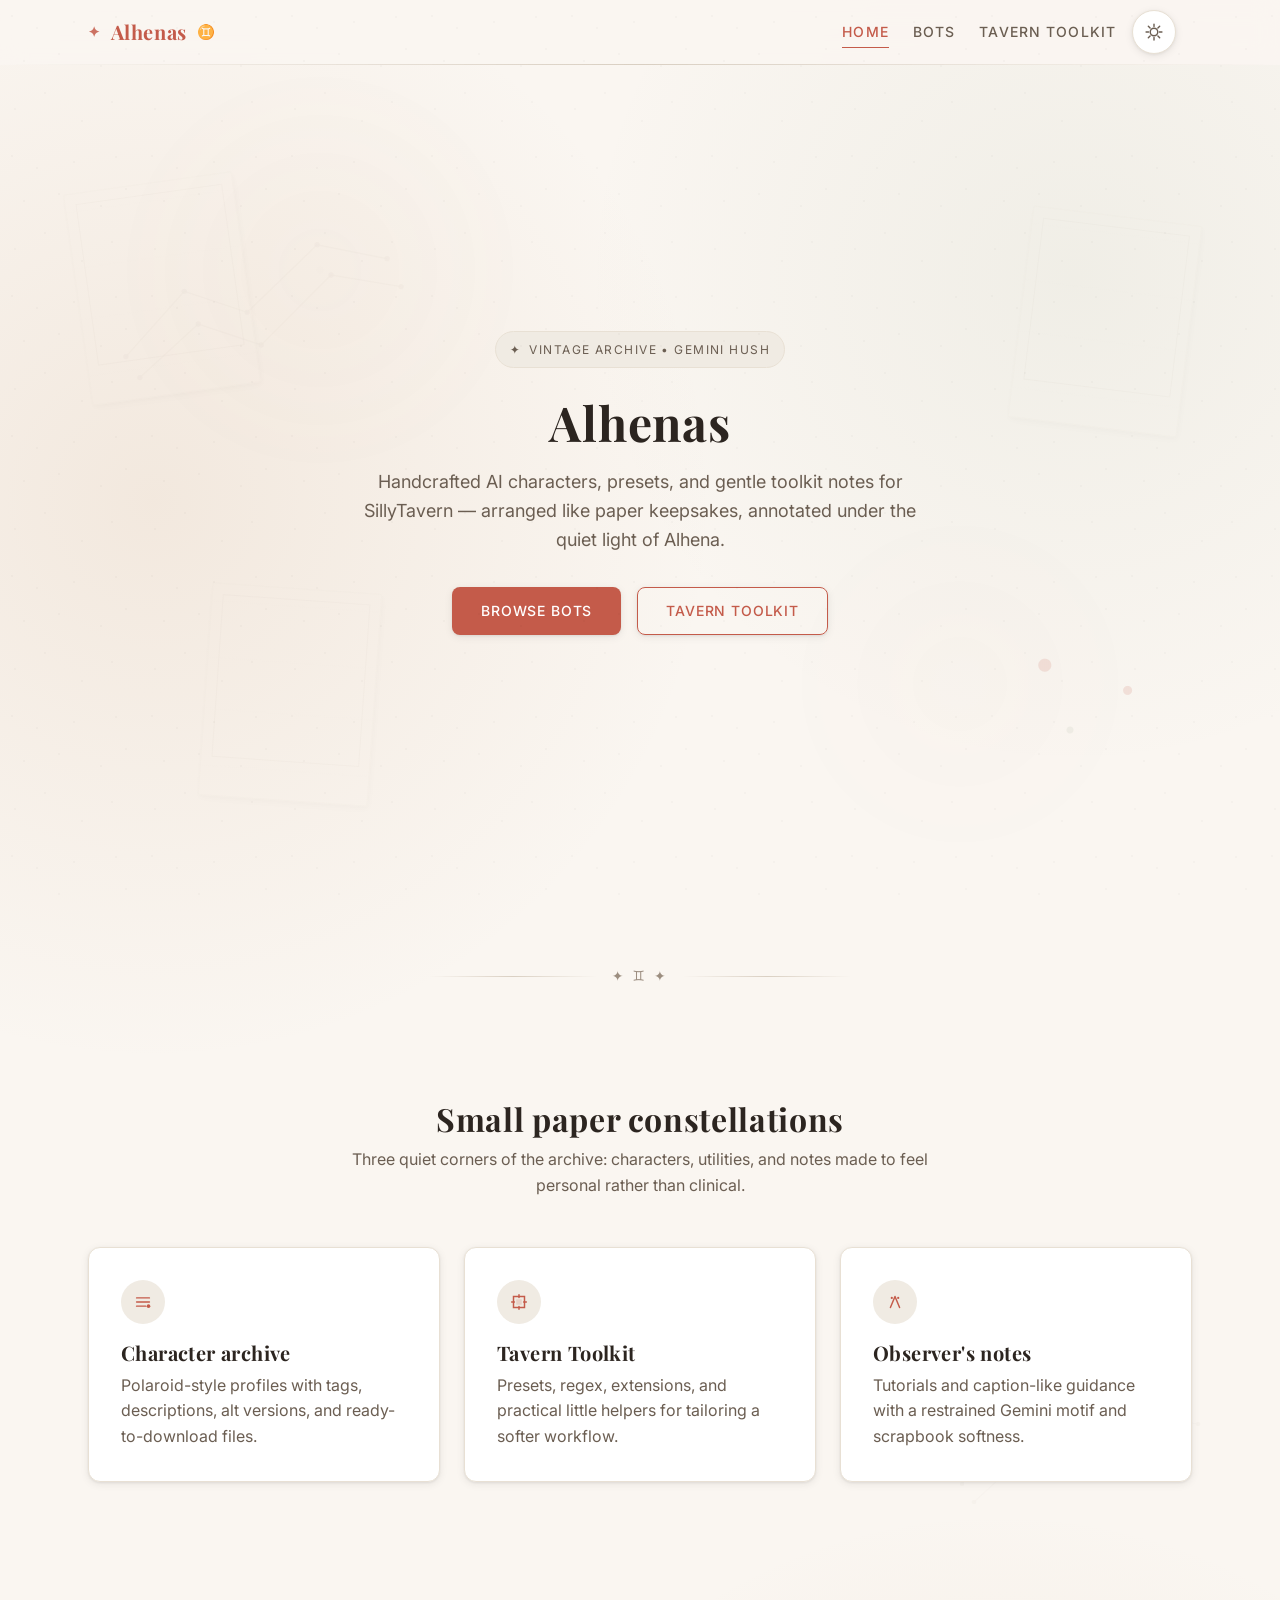
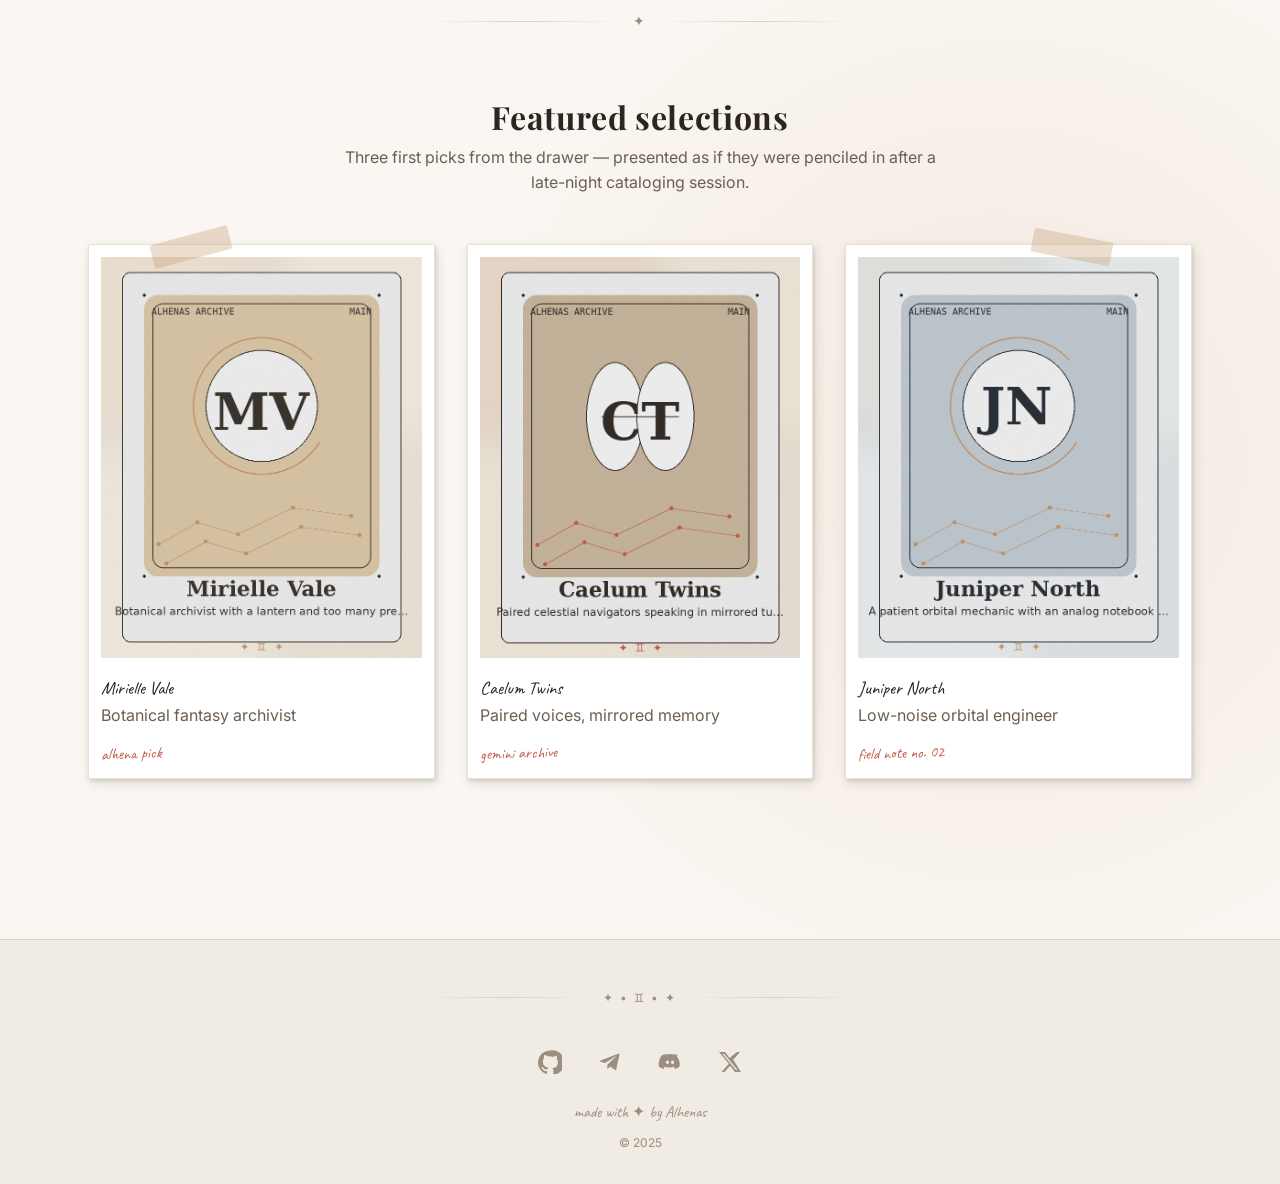
==== commit e7405409: "Upload" ====
--- a/index.html
+++ b/index.html
@@ -1,77 +1,196 @@
-<!doctype html>
-<html lang="en" data-theme="light">
+<!DOCTYPE html>
+<html lang="en">
   <head>
-    <meta charset="utf-8">
-    <meta name="viewport" content="width=device-width, initial-scale=1">
-    <meta name="description" content="Cherry Development creates handcrafted AI characters, presets, and tools for SillyTavern.">
-    <title>Cherry Development</title>
-    <link rel="icon" href="favicon.ico" sizes="any">
-    <link rel="preconnect" href="https://fonts.googleapis.com">
-    <link rel="preconnect" href="https://fonts.gstatic.com" crossorigin>
-    <link href="https://fonts.googleapis.com/css2?family=Caveat:wght@400&family=Inter:wght@400;500;700&family=JetBrains+Mono:wght@400&family=Playfair+Display:wght@700&display=swap" rel="stylesheet">
-    <link rel="stylesheet" href="css/variables.css">
-    <link rel="stylesheet" href="css/themes.css">
-    <link rel="stylesheet" href="css/base.css">
-    <link rel="stylesheet" href="css/layout.css">
-    <link rel="stylesheet" href="css/components.css">
-    <link rel="stylesheet" href="css/pages/landing.css">
-    <script src="js/theme.js" defer></script>
-    <script src="js/animations.js" defer></script>
+    <meta charset="UTF-8" />
+    <meta name="viewport" content="width=device-width, initial-scale=1.0" />
+    <title>Alhenas — Vintage AI Archive</title>
+    <meta
+      name="description"
+      content="Alhenas — a minimalist vintage archive for handcrafted AI characters, presets, and tools for SillyTavern."
+    />
+    <link rel="icon" href="assets/icons/favicon.svg" type="image/svg+xml" />
+    <link rel="alternate icon" href="favicon.ico" />
+    <link rel="preconnect" href="https://fonts.googleapis.com" />
+    <link rel="preconnect" href="https://fonts.gstatic.com" crossorigin />
+    <link rel="preload" href="css/variables.css" as="style" />
+    <link rel="preload" href="css/base.css" as="style" />
+    <link rel="preload" href="css/layout.css" as="style" />
+    <script>
+      (() => {
+        try {
+          const saved = localStorage.getItem('alhenas-theme');
+          const system = window.matchMedia('(prefers-color-scheme: dark)').matches ? 'dark' : 'light';
+          document.documentElement.dataset.theme = saved || system;
+        } catch {
+          document.documentElement.dataset.theme = 'light';
+        }
+      })();
+    </script>
+    <link
+      href="https://fonts.googleapis.com/css2?family=Caveat:wght@400&family=Inter:wght@400;500;700&family=JetBrains+Mono:wght@400;500&family=Playfair+Display:wght@700&display=swap"
+      rel="stylesheet"
+    />
+    <link rel="stylesheet" href="css/variables.css" />
+    <link rel="stylesheet" href="css/themes.css" />
+    <link rel="stylesheet" href="css/base.css" />
+    <link rel="stylesheet" href="css/layout.css" />
+    <link rel="stylesheet" href="css/components.css" />
+    <link rel="stylesheet" href="css/pages/landing.css" />
   </head>
   <body>
     <header class="site-header">
-      <div class="container nav-shell">
-        <a class="brand" href="index.html" aria-label="Cherry Development home">
-          <svg class="brand-mark" aria-hidden="true" viewBox="0 0 24 24" fill="currentColor"><path d="M15.5 4.5c1.7-.8 3.3-.8 4.8 0-.3 2-1.4 3.2-3.4 3.8-.3 1.7-.9 3.1-1.8 4.2a5 5 0 1 1-2.4-1.5c.8-1 1.2-2.3 1.2-3.9-1.6.3-3 .1-4.3-.5.8-1.6 2-2.6 3.8-2.9.7-.1 1.4.2 2.1.8ZM7.4 12.6a3.2 3.2 0 1 0 0 6.4 3.2 3.2 0 0 0 0-6.4Z"/></svg>
-          Cherry Development
+      <div class="container header-inner">
+        <a class="brand" href="index.html" aria-label="Alhenas home">
+          <span class="brand-mark" aria-hidden="true">✦</span>
+          <span>Alhenas</span>
+          <span class="brand-glyph" aria-hidden="true">♊</span>
         </a>
-        <nav class="nav-links" data-nav-links aria-label="Primary navigation">
-          <a class="nav-link" href="index.html" aria-current="page">Home</a>
-          <a class="nav-link" href="bots.html">Bots</a>
-          <a class="nav-link" href="toolkit.html">Tavern Toolkit</a>
+
+        <nav class="site-nav" id="site-nav" aria-label="Primary navigation">
+          <ul class="nav-list">
+            <li><a class="nav-link active" href="index.html">Home</a></li>
+            <li><a class="nav-link" href="bots.html">Bots</a></li>
+            <li><a class="nav-link" href="toolkit.html">Tavern Toolkit</a></li>
+          </ul>
         </nav>
-        <div class="nav-actions">
-          <button class="icon-button" type="button" data-theme-toggle aria-label="Switch theme">
-            <svg class="theme-icon sun-icon" width="20" height="20" fill="none" stroke="currentColor" stroke-width="2" viewBox="0 0 24 24"><circle cx="12" cy="12" r="4"/><path d="M12 2v2M12 20v2M4.93 4.93l1.41 1.41M17.66 17.66l1.41 1.41M2 12h2M20 12h2M4.93 19.07l1.41-1.41M17.66 6.34l1.41-1.41"/></svg>
-            <svg class="theme-icon moon-icon" width="20" height="20" fill="none" stroke="currentColor" stroke-width="2" viewBox="0 0 24 24"><path d="M21 12.8A8.5 8.5 0 1 1 11.2 3 6.7 6.7 0 0 0 21 12.8Z"/></svg>
+
+        <button class="menu-toggle" type="button" aria-expanded="false" aria-controls="site-nav" aria-label="Open navigation menu">
+          <svg class="menu-toggle__icon" viewBox="0 0 24 24" aria-hidden="true">
+            <path fill="currentColor" d="M4 7h16v2H4zm0 8h16v2H4z" />
+          </svg>
+        </button>
+
+        <div class="header-actions">
+          <button class="theme-toggle" type="button" aria-label="Switch theme" aria-pressed="false">
+            <span class="theme-toggle__icon" aria-hidden="true"></span>
           </button>
-          <button class="menu-toggle" type="button" data-menu-toggle aria-label="Open menu" aria-expanded="false"><svg width="22" height="22" fill="none" stroke="currentColor" stroke-width="2" viewBox="0 0 24 24"><path d="M4 7h16M4 12h16M4 17h16"/></svg></button>
         </div>
       </div>
     </header>
 
-    <main class="page-main">
+    <main>
       <section class="hero">
-        <div class="container hero-content reveal visible">
-          <span class="hero-kicker">analog characters, modern tools</span>
-          <h1>Cherry Development</h1>
-          <p class="hero-subtitle">Handcrafted AI characters, presets, and tools for SillyTavern, arranged like a little archive of Polaroids and notes.</p>
-          <div class="hero-actions">
-            <a class="button button-primary" href="bots.html">Browse Bots</a>
-            <a class="button button-secondary" href="toolkit.html">Tavern Toolkit</a>
+        <div class="hero-polaroids" aria-hidden="true">
+          <div class="hero-polaroid hero-polaroid--left"></div>
+          <div class="hero-polaroid hero-polaroid--right"></div>
+          <div class="hero-polaroid hero-polaroid--bottom"></div>
+        </div>
+
+        <div class="container hero__stack" data-reveal>
+          <div class="hero__eyebrow">
+            <span aria-hidden="true">✦</span>
+            <span>Vintage archive • Gemini hush</span>
+          </div>
+          <h1 class="hero__title">Alhenas</h1>
+          <p class="hero__subtitle">
+            Handcrafted AI characters, presets, and gentle toolkit notes for SillyTavern — arranged like paper keepsakes,
+            annotated under the quiet light of Alhena.
+          </p>
+          <div class="hero__actions">
+            <a class="btn btn-primary" href="bots.html">Browse Bots</a>
+            <a class="btn btn-secondary" href="toolkit.html">Tavern Toolkit</a>
           </div>
         </div>
       </section>
 
-      <section class="page-section">
+      <div class="section-divider" aria-hidden="true"><span>✦ ♊ ✦</span></div>
+
+      <section class="about gemini-ornament">
         <div class="container">
-          <div class="section-heading reveal"><h2>What You Will Find</h2><p>Small, practical releases with a warm scrapbook feel and clean static delivery.</p></div>
-          <div class="grid">
-            <article class="card about-card reveal"><span class="tape" aria-hidden="true"></span><div class="about-icon"><svg width="26" height="26" fill="none" stroke="currentColor" stroke-width="2" viewBox="0 0 24 24"><path d="M4 19.5V5a2 2 0 0 1 2-2h10l4 4v12.5a1.5 1.5 0 0 1-1.5 1.5H5.5A1.5 1.5 0 0 1 4 19.5Z"/><path d="M14 3v5h5"/></svg></div><h3>Character Cards</h3><p>Polished cards with compact tags, notes, lorebooks, and alternate versions.</p></article>
-            <article class="card about-card reveal"><div class="about-icon"><svg width="26" height="26" fill="none" stroke="currentColor" stroke-width="2" viewBox="0 0 24 24"><path d="M12 3v18M3 12h18"/><circle cx="12" cy="12" r="8"/></svg></div><h3>Presets</h3><p>Minimal SillyTavern utilities tuned for flow, memory, and reusable scenes.</p></article>
-            <article class="card about-card reveal"><div class="about-icon"><svg width="26" height="26" fill="none" stroke="currentColor" stroke-width="2" viewBox="0 0 24 24"><path d="m4 7 8-4 8 4-8 4-8-4Z"/><path d="M4 12l8 4 8-4M4 17l8 4 8-4"/></svg></div><h3>Guides</h3><p>Short notes for setup, testing, and release workflows without extra tooling.</p></article>
-          </div>
-          <div class="decorative-divider" aria-hidden="true">cherry</div>
+          <div class="section-heading" data-reveal>
+            <h2>Small paper constellations</h2>
+            <p>Three quiet corners of the archive: characters, utilities, and notes made to feel personal rather than clinical.</p>
+          </div>
+
+          <div class="about-grid">
+            <article class="about-card paper-card" data-reveal>
+              <div class="about-card__icon" aria-hidden="true">
+                <svg width="22" height="22" viewBox="0 0 24 24" fill="none">
+                  <path d="M5 7.5h14M5 12h14M5 16.5h10" stroke="currentColor" stroke-width="1.6" stroke-linecap="round" />
+                  <circle cx="18" cy="16.5" r="2" fill="currentColor" />
+                </svg>
+              </div>
+              <h3>Character archive</h3>
+              <p>Polaroid-style profiles with tags, descriptions, alt versions, and ready-to-download files.</p>
+            </article>
+
+            <article class="about-card paper-card" data-reveal>
+              <div class="about-card__icon" aria-hidden="true">
+                <svg width="22" height="22" viewBox="0 0 24 24" fill="none">
+                  <path d="M6 6h12v12H6z" stroke="currentColor" stroke-width="1.6" />
+                  <path d="M9 9h6v6H9z" fill="currentColor" opacity="0.18" />
+                  <path d="M12 4v3M12 17v3M4 12h3M17 12h3" stroke="currentColor" stroke-width="1.6" stroke-linecap="round" />
+                </svg>
+              </div>
+              <h3>Tavern Toolkit</h3>
+              <p>Presets, regex, extensions, and practical little helpers for tailoring a softer workflow.</p>
+            </article>
+
+            <article class="about-card paper-card" data-reveal>
+              <div class="about-card__icon" aria-hidden="true">
+                <svg width="22" height="22" viewBox="0 0 24 24" fill="none">
+                  <path d="M7 18l5-12 5 12" stroke="currentColor" stroke-width="1.6" stroke-linecap="round" stroke-linejoin="round" />
+                  <circle cx="8.5" cy="7.5" r="1.2" fill="currentColor" />
+                  <circle cx="15.5" cy="7.5" r="1.2" fill="currentColor" />
+                </svg>
+              </div>
+              <h3>Observer's notes</h3>
+              <p>Tutorials and caption-like guidance with a restrained Gemini motif and scrapbook softness.</p>
+            </article>
+          </div>
         </div>
       </section>
 
-      <section class="page-section">
+      <div class="section-divider" aria-hidden="true"><span>✦</span></div>
+
+      <section class="featured">
         <div class="container">
-          <div class="section-heading reveal"><h2>Featured Snapshots</h2><p>A small preview of the bot collection.</p></div>
-          <div class="grid">
-            <article class="card polaroid-card featured-card reveal"><img class="polaroid-image" src="assets/images/bot-placeholder-1.svg" alt="Mira Ashvale preview" loading="lazy"><p class="polaroid-caption">Mira Ashvale</p></article>
-            <article class="card polaroid-card featured-card reveal"><img class="polaroid-image" src="assets/images/bot-placeholder-2.svg" alt="Nocturne Unit 7 preview" loading="lazy"><p class="polaroid-caption">Nocturne Unit 7</p></article>
-            <article class="card polaroid-card featured-card reveal"><img class="polaroid-image" src="assets/images/bot-placeholder-4.svg" alt="The Orchid House preview" loading="lazy"><p class="polaroid-caption">The Orchid House</p></article>
+          <div class="section-heading" data-reveal>
+            <h2>Featured selections</h2>
+            <p>Three first picks from the drawer — presented as if they were penciled in after a late-night cataloging session.</p>
+          </div>
+
+          <div class="featured-grid">
+            <article class="feature-card polaroid-card" data-reveal>
+              <span class="tape" aria-hidden="true"></span>
+              <a class="feature-card__link" href="bots.html">
+                <div class="feature-card__image">
+                  <img src="assets/bots/mirielle-vale/avatar.png" alt="Mirielle Vale preview" loading="lazy" />
+                </div>
+                <div class="feature-card__body">
+                  <p>Mirielle Vale</p>
+                  <p>Botanical fantasy archivist</p>
+                  <div class="feature-card__note handwritten">alhena pick</div>
+                </div>
+              </a>
+            </article>
+
+            <article class="feature-card polaroid-card" data-reveal>
+              <a class="feature-card__link" href="bots.html">
+                <div class="feature-card__image">
+                  <img src="assets/bots/caelum-twins/avatar.png" alt="Caelum Twins preview" loading="lazy" />
+                </div>
+                <div class="feature-card__body">
+                  <p>Caelum Twins</p>
+                  <p>Paired voices, mirrored memory</p>
+                  <div class="feature-card__note handwritten">gemini archive</div>
+                </div>
+              </a>
+            </article>
+
+            <article class="feature-card polaroid-card" data-reveal>
+              <span class="tape" aria-hidden="true" style="left: 54%; transform: rotate(11deg);"></span>
+              <a class="feature-card__link" href="bots.html">
+                <div class="feature-card__image">
+                  <img src="assets/bots/juniper-north/avatar.png" alt="Juniper North preview" loading="lazy" />
+                </div>
+                <div class="feature-card__body">
+                  <p>Juniper North</p>
+                  <p>Low-noise orbital engineer</p>
+                  <div class="feature-card__note handwritten">field note no. 02</div>
+                </div>
+              </a>
+            </article>
           </div>
         </div>
       </section>
@@ -79,15 +198,27 @@
 
     <footer class="site-footer">
       <div class="container">
-        <div class="footer-divider" aria-hidden="true">cherry</div>
+        <div class="footer-divider" aria-hidden="true"><span>✦ • ♊ • ✦</span></div>
         <div class="social-links" aria-label="Social links">
-          <a href="https://github.com/" aria-label="GitHub"><svg width="24" height="24" fill="currentColor" viewBox="0 0 24 24"><path d="M12 .5a12 12 0 0 0-3.8 23.4c.6.1.8-.2.8-.6v-2.1c-3.3.7-4-1.4-4-1.4-.5-1.3-1.2-1.7-1.2-1.7-1-.7.1-.7.1-.7 1.1.1 1.7 1.2 1.7 1.2 1 .1.6 2.4 3.4 1.7.1-.8.4-1.3.7-1.6-2.6-.3-5.3-1.3-5.3-5.9 0-1.3.5-2.4 1.2-3.2-.1-.3-.5-1.6.1-3.3 0 0 1-.3 3.3 1.2a11.3 11.3 0 0 1 6 0c2.3-1.5 3.3-1.2 3.3-1.2.6 1.7.2 3 .1 3.3.8.8 1.2 1.9 1.2 3.2 0 4.6-2.8 5.6-5.4 5.9.4.3.8 1 .8 2v3c0 .4.2.7.8.6A12 12 0 0 0 12 .5Z"/></svg></a>
-          <a href="https://t.me/" aria-label="Telegram"><svg width="24" height="24" fill="currentColor" viewBox="0 0 24 24"><path d="M21.7 4.3 18.4 20c-.2 1.1-.9 1.4-1.8.9l-5-3.7-2.4 2.3c-.3.3-.5.5-1 .5l.3-5.1 9.3-8.4c.4-.4-.1-.6-.6-.2L5.8 13.5.8 12c-1.1-.3-1.1-1.1.2-1.6L20.5 2.9c.9-.3 1.7.2 1.2 1.4Z"/></svg></a>
-          <a href="https://discord.com/" aria-label="Discord"><svg width="24" height="24" fill="currentColor" viewBox="0 0 24 24"><path d="M19.5 4.8A16 16 0 0 0 15.6 3l-.2.4c1.4.4 2.1 1 2.1 1a13.4 13.4 0 0 0-11 0s.7-.6 2.2-1L8.4 3a16 16 0 0 0-3.9 1.8C2 8.5 1.4 12 1.7 15.5A15.8 15.8 0 0 0 6.6 18l.6-1c-1.1-.4-1.6-1-1.6-1l.4.2c3.1 1.4 6.4 1.4 9.5 0l.4-.2s-.6.6-1.7 1l.6 1a15.8 15.8 0 0 0 4.9-2.5c.4-4-.6-7.5-2.2-10.7ZM8.5 14.2c-.9 0-1.7-.8-1.7-1.8s.8-1.8 1.7-1.8 1.7.8 1.7 1.8-.8 1.8-1.7 1.8Zm7 0c-.9 0-1.7-.8-1.7-1.8s.8-1.8 1.7-1.8 1.7.8 1.7 1.8-.8 1.8-1.7 1.8Z"/></svg></a>
-        </div>
-        <p class="footer-note">made with cherry by Cherry Development</p>
-        <p class="copyright">© 2025</p>
+          <a class="social-link" href="https://github.com/" target="_blank" rel="noreferrer" aria-label="GitHub">
+            <svg viewBox="0 0 24 24" aria-hidden="true"><path d="M12 .5A12 12 0 0 0 8.2 23.9c.6.1.8-.3.8-.6v-2.2c-3.4.7-4.1-1.5-4.1-1.5-.6-1.4-1.4-1.8-1.4-1.8-1.2-.8.1-.8.1-.8 1.3.1 2 .9 2 .9 1.2 2 3.1 1.4 3.9 1.1.1-.9.5-1.4.9-1.7-2.7-.3-5.5-1.3-5.5-5.9 0-1.3.5-2.4 1.2-3.3-.1-.3-.5-1.6.1-3.2 0 0 1-.3 3.4 1.2A11.9 11.9 0 0 1 12 6.6c1.1 0 2.1.1 3.2.4 2.4-1.6 3.4-1.2 3.4-1.2.7 1.6.2 2.9.1 3.2.8.9 1.2 2 1.2 3.3 0 4.6-2.8 5.6-5.5 5.9.5.4 1 1.2 1 2.4v3.6c0 .4.2.7.8.6A12 12 0 0 0 12 .5Z"/></svg>
+          </a>
+          <a class="social-link" href="https://t.me/" target="_blank" rel="noreferrer" aria-label="Telegram">
+            <svg viewBox="0 0 24 24" aria-hidden="true"><path d="M21.5 4.6 18.3 19c-.2 1-.8 1.2-1.6.8l-4.5-3.3-2.2 2.1c-.2.2-.4.4-.8.4l.3-4.6 8.4-7.6c.4-.3-.1-.5-.5-.2l-10.4 6.5-4.5-1.4c-1-.3-1-.9.2-1.3l17.4-6.7c.8-.3 1.5.2 1.2 1.4Z"/></svg>
+          </a>
+          <a class="social-link" href="https://discord.com/" target="_blank" rel="noreferrer" aria-label="Discord">
+            <svg viewBox="0 0 24 24" aria-hidden="true"><path d="M20.3 5.4A16.8 16.8 0 0 0 16.2 4l-.2.4c1.6.4 2.3 1 2.3 1a11.7 11.7 0 0 0-3.6-1.1 12.4 12.4 0 0 0-5.4 0 11.6 11.6 0 0 0-3.7 1.1s.8-.7 2.5-1l-.2-.5a16.8 16.8 0 0 0-4.1 1.4C1.1 9.1.4 12.8.7 16.4c1.7 1.3 3.3 2.1 4.8 2.6l1.2-1.9c-.7-.3-1.4-.7-2-1.2.2.1.3.2.5.3 3.9 1.8 8.2 1.8 12 0 .2-.1.3-.2.5-.3-.6.5-1.3.9-2 1.2l1.2 1.9c1.5-.5 3.1-1.3 4.8-2.6.4-4.2-.7-7.9-3.4-11ZM9.5 14.2c-.9 0-1.6-.9-1.6-1.9s.7-1.9 1.6-1.9c.9 0 1.6.9 1.6 1.9s-.7 1.9-1.6 1.9Zm5 0c-.9 0-1.6-.9-1.6-1.9s.7-1.9 1.6-1.9c.9 0 1.6.9 1.6 1.9s-.7 1.9-1.6 1.9Z"/></svg>
+          </a>
+          <a class="social-link" href="https://x.com/" target="_blank" rel="noreferrer" aria-label="Twitter X">
+            <svg viewBox="0 0 24 24" aria-hidden="true"><path d="M18.9 2H22l-6.8 7.8L23 22h-6.1l-4.8-6.3L6.6 22H3.5l7.3-8.3L1 2h6.2L11.5 8 18.9 2Zm-1.1 18h1.7L6.3 3.9H4.5L17.8 20Z"/></svg>
+          </a>
+        </div>
+        <div class="footer-note">made with ✦ by Alhenas</div>
+        <div class="footer-copy">© 2025</div>
       </div>
     </footer>
+
+    <script src="js/theme.js" defer></script>
+    <script src="js/animations.js" defer></script>
   </body>
 </html>
--- a/css/variables.css
+++ b/css/variables.css
@@ -2,7 +2,21 @@
   --font-heading: 'Playfair Display', Georgia, 'Times New Roman', serif;
   --font-body: 'Inter', 'Segoe UI', system-ui, sans-serif;
   --font-mono: 'JetBrains Mono', 'Fira Code', Consolas, monospace;
-  --font-hand: 'Caveat', 'Patrick Hand', cursive;
+  --font-accent: 'Caveat', 'Patrick Hand', cursive;
+
+  --fs-h1: 3rem;
+  --fs-h2: 2rem;
+  --fs-h3: 1.25rem;
+  --fs-body: 1rem;
+  --fs-lead: 1.125rem;
+  --fs-small: 0.875rem;
+  --fs-caption: 0.8125rem;
+  --fs-tag: 0.75rem;
+
+  --lh-body: 1.6;
+  --lh-heading: 1.25;
+  --ls-heading: 0.02em;
+  --ls-upper: 0.08em;
 
   --space-xs: 4px;
   --space-sm: 8px;
@@ -13,21 +27,37 @@
   --space-3xl: 64px;
   --space-4xl: 96px;
 
-  --container-max: 1200px;
-  --container-padding: 24px;
-
   --radius-sm: 4px;
   --radius-md: 8px;
   --radius-lg: 12px;
   --radius-polaroid: 2px;
   --radius-full: 9999px;
 
-  --ease-standard: cubic-bezier(0.4, 0, 0.2, 1);
-  --shadow-card: 0 2px 8px var(--shadow-card-color), 0 1px 3px var(--shadow-card-color);
-  --shadow-card-hover: 0 8px 24px var(--shadow-hover-color), 0 4px 8px var(--shadow-hover-color);
-  --shadow-polaroid: 2px 4px 12px var(--polaroid-shadow-color), 1px 2px 4px var(--polaroid-shadow-color);
+  --container-width: 1200px;
+  --container-pad: 24px;
+  --header-height: 64px;
+
+  --transition-base: all 0.25s cubic-bezier(0.4, 0, 0.2, 1);
+  --transition-theme: background-color 0.4s ease, color 0.3s ease, border-color 0.3s ease, box-shadow 0.3s ease;
+
+  --noise-pattern: url("data:image/svg+xml,%3Csvg xmlns='http://www.w3.org/2000/svg' width='140' height='140' viewBox='0 0 140 140'%3E%3Cg fill='%23000000' fill-opacity='0.9'%3E%3Ccircle cx='12' cy='16' r='1'/%3E%3Ccircle cx='37' cy='28' r='1'/%3E%3Ccircle cx='74' cy='22' r='1'/%3E%3Ccircle cx='116' cy='17' r='1'/%3E%3Ccircle cx='24' cy='61' r='1'/%3E%3Ccircle cx='59' cy='54' r='1'/%3E%3Ccircle cx='101' cy='66' r='1'/%3E%3Ccircle cx='126' cy='49' r='1'/%3E%3Ccircle cx='15' cy='109' r='1'/%3E%3Ccircle cx='45' cy='93' r='1'/%3E%3Ccircle cx='82' cy='121' r='1'/%3E%3Ccircle cx='112' cy='102' r='1'/%3E%3C/g%3E%3C/svg%3E");
+  --gemini-pattern: url("data:image/svg+xml,%3Csvg xmlns='http://www.w3.org/2000/svg' width='320' height='240' viewBox='0 0 320 240'%3E%3Cg fill='none' stroke='%239C8E80' stroke-width='1.2' stroke-opacity='0.5'%3E%3Cpath d='M42 178 L92 122 L146 140 L206 82 L266 94'/%3E%3Cpath d='M54 196 L104 150 L158 168 L218 108 L278 118'/%3E%3C/g%3E%3Cg fill='%239C8E80' fill-opacity='0.65'%3E%3Ccircle cx='42' cy='178' r='2.3'/%3E%3Ccircle cx='92' cy='122' r='2.3'/%3E%3Ccircle cx='146' cy='140' r='2.3'/%3E%3Ccircle cx='206' cy='82' r='2.3'/%3E%3Ccircle cx='266' cy='94' r='2.3'/%3E%3Ccircle cx='54' cy='196' r='2.3'/%3E%3Ccircle cx='104' cy='150' r='2.3'/%3E%3Ccircle cx='158' cy='168' r='2.3'/%3E%3Ccircle cx='218' cy='108' r='2.3'/%3E%3Ccircle cx='278' cy='118' r='2.3'/%3E%3C/g%3E%3C/svg%3E");
 }
 
-@media (min-width: 768px) {
-  :root { --container-padding: 48px; }
+@media (min-width: 1024px) {
+  :root {
+    --container-pad: 48px;
+  }
 }
+
+@media (max-width: 767px) {
+  :root {
+    --fs-h1: 2rem;
+    --fs-h2: 1.5rem;
+    --fs-h3: 1.125rem;
+    --fs-body: 1rem;
+    --fs-small: 0.8125rem;
+    --container-pad: 16px;
+    --space-4xl: 72px;
+  }
+}
--- a/css/base.css
+++ b/css/base.css
@@ -1,65 +1,182 @@
-*, *::before, *::after { box-sizing: border-box; }
+*,
+*::before,
+*::after {
+  box-sizing: border-box;
+}
 
 html {
   scroll-behavior: smooth;
-  background: var(--bg-primary);
 }
 
 body {
   margin: 0;
-  min-height: 100vh;
+  min-width: 320px;
+  font-family: var(--font-body);
+  font-size: var(--fs-body);
+  line-height: var(--lh-body);
+  color: var(--text-primary);
   background:
-    radial-gradient(circle at 15% 20%, color-mix(in srgb, var(--accent-tertiary) 12%, transparent), transparent 28rem),
-    radial-gradient(circle at 85% 15%, color-mix(in srgb, var(--accent-secondary) 10%, transparent), transparent 24rem),
+    radial-gradient(circle at 12% 18%, var(--spotlight-a), transparent 22%),
+    radial-gradient(circle at 84% 10%, var(--spotlight-b), transparent 18%),
+    radial-gradient(circle at 78% 74%, var(--spotlight-a), transparent 24%),
     var(--bg-primary);
-  color: var(--text-primary);
-  font-family: var(--font-body);
-  font-size: 1rem;
-  line-height: 1.6;
-  transition: background-color 0.4s ease, color 0.3s ease;
+  transition: var(--transition-theme);
+  position: relative;
 }
 
 body::before {
   content: '';
   position: fixed;
   inset: 0;
+  background-image: var(--noise-pattern);
+  background-size: 140px 140px;
+  opacity: var(--noise-opacity);
+  pointer-events: none;
   z-index: 9999;
+}
+
+body::after {
+  content: '';
+  position: fixed;
+  inset: 0;
   pointer-events: none;
-  opacity: 0.035;
-  background-image: url("data:image/svg+xml,%3Csvg xmlns='http://www.w3.org/2000/svg' width='80' height='80' viewBox='0 0 80 80'%3E%3Cfilter id='n'%3E%3CfeTurbulence type='fractalNoise' baseFrequency='.9' numOctaves='2' stitchTiles='stitch'/%3E%3C/filter%3E%3Crect width='80' height='80' filter='url(%23n)' opacity='.45'/%3E%3C/svg%3E");
-}
-
-body.nav-open { overflow: hidden; }
-
-img, svg { display: block; max-width: 100%; }
-
-a { color: inherit; text-decoration: none; }
-
-button, input, select { font: inherit; }
-
-button { cursor: pointer; }
+  opacity: var(--blotch-opacity);
+  background:
+    radial-gradient(circle at 25% 30%, rgba(196, 149, 106, 0.38), transparent 20%),
+    radial-gradient(circle at 75% 76%, rgba(196, 91, 74, 0.24), transparent 18%);
+  z-index: -1;
+}
+
+body.modal-open,
+body.menu-open {
+  overflow: hidden;
+}
+
+img,
+picture,
+svg {
+  display: block;
+  max-width: 100%;
+}
+
+a {
+  color: inherit;
+  text-decoration: none;
+}
+
+button,
+input,
+select,
+textarea {
+  font: inherit;
+  color: inherit;
+}
+
+button {
+  cursor: pointer;
+  background: none;
+  border: none;
+}
+
+ul,
+ol {
+  margin: 0;
+  padding: 0;
+  list-style: none;
+}
+
+h1,
+h2,
+h3,
+h4,
+h5,
+h6 {
+  margin: 0;
+  font-family: var(--font-heading);
+  line-height: var(--lh-heading);
+  letter-spacing: var(--ls-heading);
+  font-weight: 700;
+  text-wrap: balance;
+}
+
+h1 {
+  font-size: var(--fs-h1);
+}
+
+h2 {
+  font-size: var(--fs-h2);
+}
+
+h3 {
+  font-size: var(--fs-h3);
+}
+
+p {
+  margin: 0;
+  color: var(--text-secondary);
+}
+
+strong,
+b {
+  font-weight: 500;
+}
+
+small {
+  font-size: var(--fs-small);
+}
+
+code,
+pre {
+  font-family: var(--font-mono);
+}
+
+pre {
+  overflow-x: auto;
+  padding: var(--space-md);
+  border-radius: var(--radius-md);
+  background: var(--bg-secondary);
+  border: 1px solid var(--border-card);
+}
+
+::selection {
+  background: rgba(196, 91, 74, 0.18);
+}
 
 :focus-visible {
   outline: 2px solid var(--accent-primary);
   outline-offset: 2px;
 }
 
-h1, h2, h3 {
-  margin: 0;
-  color: var(--text-primary);
-  font-family: var(--font-heading);
-  font-weight: 700;
-  line-height: 1.2;
-  letter-spacing: 0.02em;
-}
-
-h1 { font-size: clamp(2rem, 7vw, 3rem); }
-h2 { font-size: clamp(1.5rem, 5vw, 2rem); }
-h3 { font-size: clamp(1.125rem, 3vw, 1.25rem); }
-
-p { margin: 0; color: var(--text-secondary); }
-
-.sr-only {
+main {
+  position: relative;
+  isolation: isolate;
+}
+
+section {
+  position: relative;
+}
+
+[data-reveal] {
+  --reveal-opacity: 0;
+  --reveal-y: 20px;
+  --card-scale: 1;
+  opacity: var(--reveal-opacity);
+  transform: translateY(var(--reveal-y)) rotate(var(--card-rotate, 0deg)) scale(var(--card-scale));
+  transition:
+    opacity 0.5s ease,
+    transform 0.5s ease,
+    box-shadow 0.25s cubic-bezier(0.4, 0, 0.2, 1),
+    border-color 0.25s cubic-bezier(0.4, 0, 0.2, 1),
+    background-color 0.25s cubic-bezier(0.4, 0, 0.2, 1),
+    color 0.25s cubic-bezier(0.4, 0, 0.2, 1);
+}
+
+[data-reveal].is-visible {
+  --reveal-opacity: 1;
+  --reveal-y: 0px;
+}
+
+.visually-hidden {
   position: absolute;
   width: 1px;
   height: 1px;
@@ -71,11 +188,64 @@
   border: 0;
 }
 
+.text-accent {
+  color: var(--accent-primary);
+}
+
+.section-heading {
+  text-align: center;
+  margin-bottom: var(--space-2xl);
+}
+
+.section-heading p {
+  margin-top: var(--space-sm);
+  max-width: 60ch;
+  margin-inline: auto;
+}
+
+.section-divider {
+  display: flex;
+  align-items: center;
+  gap: var(--space-md);
+  color: var(--text-tertiary);
+  margin: var(--space-3xl) auto;
+  max-width: 420px;
+}
+
+.section-divider::before,
+.section-divider::after {
+  content: '';
+  flex: 1;
+  height: 1px;
+  background: linear-gradient(90deg, transparent, var(--border-subtle), transparent);
+}
+
+.section-divider span {
+  font-size: 0.875rem;
+  letter-spacing: 0.18em;
+}
+
+.quote-note {
+  padding-left: var(--space-md);
+  border-left: 3px solid var(--accent-primary);
+  color: var(--text-secondary);
+}
+
 @media (prefers-reduced-motion: reduce) {
-  *, *::before, *::after {
-    animation-duration: 0.01ms !important;
-    animation-iteration-count: 1 !important;
+  html {
+    scroll-behavior: auto;
+  }
+
+  *,
+  *::before,
+  *::after {
+    animation: none !important;
+    transition: none !important;
     scroll-behavior: auto !important;
-    transition-duration: 0.01ms !important;
   }
-}
+
+  [data-reveal] {
+    opacity: 1 !important;
+    transform: none !important;
+  }
+}
--- a/css/layout.css
+++ b/css/layout.css
@@ -1,141 +1,187 @@
 .container {
-  width: min(100% - (var(--container-padding) * 2), var(--container-max));
-  margin: 0 auto;
+  width: min(100%, var(--container-width));
+  margin-inline: auto;
+  padding-inline: var(--container-pad);
 }
 
 .site-header {
   position: sticky;
   top: 0;
-  z-index: 50;
-  min-height: 64px;
-  border-bottom: 1px solid var(--border-subtle);
-  background: color-mix(in srgb, var(--bg-primary) 92%, transparent);
+  z-index: 40;
   backdrop-filter: blur(12px);
+  background: var(--glass-bg);
+  border-bottom: 1px solid transparent;
+  transition: var(--transition-theme);
 }
 
 .site-header::after {
   content: '';
   position: absolute;
-  inset: auto 0 -1px;
+  left: 0;
+  right: 0;
+  bottom: -1px;
   height: 1px;
   background: linear-gradient(90deg, transparent, var(--border-subtle), transparent);
 }
 
-.nav-shell {
-  display: flex;
-  align-items: center;
-  justify-content: space-between;
-  min-height: 64px;
+.header-inner {
+  min-height: var(--header-height);
+  display: grid;
+  grid-template-columns: auto 1fr auto auto;
+  align-items: center;
   gap: var(--space-md);
 }
 
 .brand {
   display: inline-flex;
   align-items: center;
-  gap: var(--space-sm);
+  gap: 10px;
   color: var(--accent-primary);
   font-family: var(--font-heading);
   font-size: 1.25rem;
   font-weight: 700;
-  white-space: nowrap;
-}
-
-.brand-mark {
-  width: 18px;
-  height: 18px;
-  color: var(--accent-primary);
-}
-
-.nav-links {
-  display: flex;
-  align-items: center;
-  justify-content: flex-end;
+  letter-spacing: 0.03em;
+}
+
+.brand-mark,
+.brand-glyph {
+  font-size: 0.9rem;
+  opacity: 0.85;
+}
+
+.site-nav {
+  justify-self: end;
+}
+
+.nav-list {
+  display: flex;
+  align-items: center;
   gap: var(--space-lg);
 }
 
 .nav-link {
+  position: relative;
+  font-size: 0.875rem;
+  text-transform: uppercase;
+  letter-spacing: var(--ls-upper);
+  font-weight: 500;
   color: var(--text-secondary);
-  font-size: 0.875rem;
-  font-weight: 500;
-  letter-spacing: 0.08em;
-  text-transform: uppercase;
-  transition: color 0.25s var(--ease-standard);
+  transition: var(--transition-base);
 }
 
 .nav-link:hover,
-.nav-link[aria-current='page'] { color: var(--accent-primary); }
-
-.nav-actions {
+.nav-link.active {
+  color: var(--accent-primary);
+}
+
+.nav-link::after {
+  content: '';
+  position: absolute;
+  left: 0;
+  right: 0;
+  bottom: -8px;
+  height: 1px;
+  background: currentColor;
+  transform: scaleX(0);
+  transform-origin: center;
+  transition: transform 0.25s ease;
+}
+
+.nav-link:hover::after,
+.nav-link.active::after {
+  transform: scaleX(1);
+}
+
+.header-actions {
   display: flex;
   align-items: center;
   gap: var(--space-sm);
 }
 
-.icon-button,
+.theme-toggle,
 .menu-toggle {
-  display: inline-grid;
-  place-items: center;
   width: 44px;
   height: 44px;
+  border-radius: var(--radius-full);
   border: 1px solid var(--border-card);
-  border-radius: var(--radius-full);
   background: var(--bg-card);
   color: var(--text-secondary);
-  transition: all 0.25s var(--ease-standard);
-}
-
-.icon-button:hover,
+  display: inline-flex;
+  align-items: center;
+  justify-content: center;
+  box-shadow: var(--shadow-card);
+  transition: var(--transition-base);
+}
+
+.theme-toggle:hover,
 .menu-toggle:hover {
-  color: var(--accent-primary);
   transform: translateY(-1px);
-}
-
-.theme-icon { transition: opacity 0.25s ease, transform 0.25s ease; }
-
-[data-theme='light'] .moon-icon,
-[data-theme='dark'] .sun-icon { display: none; }
-
-.menu-toggle { display: none; }
-
-.page-main { min-height: calc(100vh - 224px); }
-
-.page-section { padding: var(--space-3xl) 0; }
-
-.section-heading {
-  display: grid;
+  color: var(--accent-primary);
+  box-shadow: var(--shadow-card-hover);
+}
+
+.theme-toggle__icon,
+.menu-toggle__icon {
+  width: 20px;
+  height: 20px;
+}
+
+.theme-toggle__icon {
+  display: inline-flex;
+  align-items: center;
+  justify-content: center;
+}
+
+.theme-toggle__icon svg,
+.menu-toggle__icon {
+  width: 100%;
+  height: 100%;
+}
+
+.menu-toggle {
+  display: none;
+}
+
+.page-intro {
+  padding: var(--space-3xl) 0 var(--space-xl);
+  text-align: center;
+}
+
+.page-intro p {
+  max-width: 62ch;
+  margin: var(--space-sm) auto 0;
+}
+
+.site-footer {
+  margin-top: var(--space-4xl);
+  padding: var(--space-2xl) 0 var(--space-xl);
+  background: var(--bg-secondary);
+  border-top: 1px solid var(--border-subtle);
+}
+
+.footer-divider {
+  display: flex;
+  align-items: center;
   gap: var(--space-md);
-  max-width: 720px;
-  margin: 0 auto var(--space-2xl);
-  text-align: center;
-}
-
-.grid {
-  display: grid;
-  grid-template-columns: repeat(auto-fill, minmax(280px, 1fr));
-  gap: var(--space-lg);
-}
-
-.site-footer {
-  border-top: 1px solid var(--border-subtle);
-  background: var(--bg-secondary);
-  padding: var(--space-2xl) 0 var(--space-xl);
-  text-align: center;
-}
-
-.footer-divider {
-  display: flex;
-  align-items: center;
-  gap: var(--space-md);
-  margin-bottom: var(--space-lg);
-  color: var(--text-tertiary);
+  justify-content: center;
+  color: var(--text-tertiary);
+  margin-bottom: var(--space-xl);
 }
 
 .footer-divider::before,
 .footer-divider::after {
   content: '';
+  width: min(160px, 22vw);
   height: 1px;
-  flex: 1;
-  background: var(--border-subtle);
+  background: linear-gradient(90deg, transparent, var(--border-subtle), transparent);
+}
+
+.footer-divider span {
+  display: inline-flex;
+  align-items: center;
+  gap: var(--space-xs);
+  font-size: 0.75rem;
+  letter-spacing: 0.16em;
 }
 
 .social-links {
@@ -145,48 +191,91 @@
   margin-bottom: var(--space-md);
 }
 
-.social-links a {
-  color: var(--text-tertiary);
-  transition: color 0.25s var(--ease-standard), transform 0.25s var(--ease-standard);
-}
-
-.social-links a:hover {
-  color: var(--accent-primary);
-  transform: translateY(-2px);
+.social-link {
+  width: 44px;
+  height: 44px;
+  border-radius: var(--radius-full);
+  display: inline-flex;
+  align-items: center;
+  justify-content: center;
+  color: var(--text-tertiary);
+  border: 1px solid transparent;
+  transition: var(--transition-base);
+}
+
+.social-link svg {
+  width: 24px;
+  height: 24px;
+  fill: currentColor;
+}
+
+.social-link:hover {
+  color: var(--accent-primary);
+  border-color: var(--border-card);
+  background: var(--bg-card);
 }
 
 .footer-note {
-  color: var(--text-tertiary);
-  font-family: var(--font-hand);
+  text-align: center;
+  font-family: var(--font-accent);
   font-size: 1rem;
-}
-
-.copyright {
+  color: var(--text-tertiary);
+}
+
+.footer-copy {
+  text-align: center;
+  color: var(--text-tertiary);
+  font-size: 0.75rem;
   margin-top: var(--space-sm);
-  color: var(--text-tertiary);
-  font-size: 0.75rem;
+}
+
+.gemini-ornament::before {
+  content: '';
+  position: absolute;
+  inset: auto 0 0 auto;
+  width: min(360px, 58vw);
+  height: min(240px, 32vw);
+  background-image: var(--gemini-pattern);
+  background-repeat: no-repeat;
+  background-size: contain;
+  opacity: 0.05;
+  pointer-events: none;
 }
 
 @media (max-width: 767px) {
-  .menu-toggle { display: inline-grid; }
-
-  .nav-links {
+  .header-inner {
+    grid-template-columns: auto 1fr auto auto;
+  }
+
+  .menu-toggle {
+    display: inline-flex;
+  }
+
+  .site-nav {
     position: fixed;
-    inset: 64px 0 auto 0;
-    display: grid;
-    gap: 0;
-    padding: var(--space-md) var(--container-padding) var(--space-lg);
+    inset: var(--header-height) 0 auto 0;
+    background: var(--bg-primary);
     border-bottom: 1px solid var(--border-subtle);
-    background: var(--bg-primary);
+    padding: var(--space-lg) var(--container-pad) var(--space-xl);
     transform: translateY(-120%);
-    transition: transform 0.25s var(--ease-standard);
-  }
-
-  .nav-links.is-open { transform: translateY(0); }
-
-  .nav-link {
-    min-height: 44px;
-    display: flex;
-    align-items: center;
-  }
-}
+    opacity: 0;
+    pointer-events: none;
+    transition: transform 0.25s ease, opacity 0.25s ease;
+  }
+
+  .site-nav.is-open {
+    transform: translateY(0);
+    opacity: 1;
+    pointer-events: auto;
+  }
+
+  .nav-list {
+    flex-direction: column;
+    align-items: flex-start;
+    gap: var(--space-md);
+  }
+
+  .nav-link::after {
+    bottom: -4px;
+  }
+}
--- a/css/variables.css
+++ b/css/variables.css
@@ -2,7 +2,21 @@
   --font-heading: 'Playfair Display', Georgia, 'Times New Roman', serif;
   --font-body: 'Inter', 'Segoe UI', system-ui, sans-serif;
   --font-mono: 'JetBrains Mono', 'Fira Code', Consolas, monospace;
-  --font-hand: 'Caveat', 'Patrick Hand', cursive;
+  --font-accent: 'Caveat', 'Patrick Hand', cursive;
+
+  --fs-h1: 3rem;
+  --fs-h2: 2rem;
+  --fs-h3: 1.25rem;
+  --fs-body: 1rem;
+  --fs-lead: 1.125rem;
+  --fs-small: 0.875rem;
+  --fs-caption: 0.8125rem;
+  --fs-tag: 0.75rem;
+
+  --lh-body: 1.6;
+  --lh-heading: 1.25;
+  --ls-heading: 0.02em;
+  --ls-upper: 0.08em;
 
   --space-xs: 4px;
   --space-sm: 8px;
@@ -13,21 +27,37 @@
   --space-3xl: 64px;
   --space-4xl: 96px;
 
-  --container-max: 1200px;
-  --container-padding: 24px;
-
   --radius-sm: 4px;
   --radius-md: 8px;
   --radius-lg: 12px;
   --radius-polaroid: 2px;
   --radius-full: 9999px;
 
-  --ease-standard: cubic-bezier(0.4, 0, 0.2, 1);
-  --shadow-card: 0 2px 8px var(--shadow-card-color), 0 1px 3px var(--shadow-card-color);
-  --shadow-card-hover: 0 8px 24px var(--shadow-hover-color), 0 4px 8px var(--shadow-hover-color);
-  --shadow-polaroid: 2px 4px 12px var(--polaroid-shadow-color), 1px 2px 4px var(--polaroid-shadow-color);
+  --container-width: 1200px;
+  --container-pad: 24px;
+  --header-height: 64px;
+
+  --transition-base: all 0.25s cubic-bezier(0.4, 0, 0.2, 1);
+  --transition-theme: background-color 0.4s ease, color 0.3s ease, border-color 0.3s ease, box-shadow 0.3s ease;
+
+  --noise-pattern: url("data:image/svg+xml,%3Csvg xmlns='http://www.w3.org/2000/svg' width='140' height='140' viewBox='0 0 140 140'%3E%3Cg fill='%23000000' fill-opacity='0.9'%3E%3Ccircle cx='12' cy='16' r='1'/%3E%3Ccircle cx='37' cy='28' r='1'/%3E%3Ccircle cx='74' cy='22' r='1'/%3E%3Ccircle cx='116' cy='17' r='1'/%3E%3Ccircle cx='24' cy='61' r='1'/%3E%3Ccircle cx='59' cy='54' r='1'/%3E%3Ccircle cx='101' cy='66' r='1'/%3E%3Ccircle cx='126' cy='49' r='1'/%3E%3Ccircle cx='15' cy='109' r='1'/%3E%3Ccircle cx='45' cy='93' r='1'/%3E%3Ccircle cx='82' cy='121' r='1'/%3E%3Ccircle cx='112' cy='102' r='1'/%3E%3C/g%3E%3C/svg%3E");
+  --gemini-pattern: url("data:image/svg+xml,%3Csvg xmlns='http://www.w3.org/2000/svg' width='320' height='240' viewBox='0 0 320 240'%3E%3Cg fill='none' stroke='%239C8E80' stroke-width='1.2' stroke-opacity='0.5'%3E%3Cpath d='M42 178 L92 122 L146 140 L206 82 L266 94'/%3E%3Cpath d='M54 196 L104 150 L158 168 L218 108 L278 118'/%3E%3C/g%3E%3Cg fill='%239C8E80' fill-opacity='0.65'%3E%3Ccircle cx='42' cy='178' r='2.3'/%3E%3Ccircle cx='92' cy='122' r='2.3'/%3E%3Ccircle cx='146' cy='140' r='2.3'/%3E%3Ccircle cx='206' cy='82' r='2.3'/%3E%3Ccircle cx='266' cy='94' r='2.3'/%3E%3Ccircle cx='54' cy='196' r='2.3'/%3E%3Ccircle cx='104' cy='150' r='2.3'/%3E%3Ccircle cx='158' cy='168' r='2.3'/%3E%3Ccircle cx='218' cy='108' r='2.3'/%3E%3Ccircle cx='278' cy='118' r='2.3'/%3E%3C/g%3E%3C/svg%3E");
 }
 
-@media (min-width: 768px) {
-  :root { --container-padding: 48px; }
+@media (min-width: 1024px) {
+  :root {
+    --container-pad: 48px;
+  }
 }
+
+@media (max-width: 767px) {
+  :root {
+    --fs-h1: 2rem;
+    --fs-h2: 1.5rem;
+    --fs-h3: 1.125rem;
+    --fs-body: 1rem;
+    --fs-small: 0.8125rem;
+    --container-pad: 16px;
+    --space-4xl: 72px;
+  }
+}
--- a/css/themes.css
+++ b/css/themes.css
@@ -1,46 +1,63 @@
-:root,
-[data-theme='light'] {
+html[data-theme='light'] {
   color-scheme: light;
-  --bg-primary: #FAF6F1;
-  --bg-secondary: #F0EBE3;
-  --bg-card: #FFFFFF;
-  --bg-card-hover: #FFFDF9;
-  --border-card: #E8E0D4;
-  --border-subtle: #D9CFC2;
-  --text-primary: #2C2520;
-  --text-secondary: #6B5E52;
-  --text-tertiary: #9C8E80;
-  --accent-primary: #C45B4A;
-  --accent-primary-hover: #A8483A;
-  --accent-secondary: #7B8F6A;
-  --accent-tertiary: #C4956A;
+  --bg-primary: #faf6f1;
+  --bg-secondary: #f0ebe3;
+  --bg-card: #ffffff;
+  --bg-card-hover: #fffdf9;
+  --border-card: #e8e0d4;
+  --border-subtle: #d9cfc2;
+  --text-primary: #2c2520;
+  --text-secondary: #6b5e52;
+  --text-tertiary: #9c8e80;
+  --accent-primary: #c45b4a;
+  --accent-primary-hover: #a8483a;
+  --accent-secondary: #7b8f6a;
+  --accent-tertiary: #c4956a;
+  --tag-bg: #ede7df;
+  --tag-text: #5c5047;
+  --overlay-bg: rgba(44, 37, 32, 0.6);
   --shadow-card-color: rgba(44, 37, 32, 0.08);
   --shadow-hover-color: rgba(44, 37, 32, 0.15);
   --polaroid-shadow-color: rgba(44, 37, 32, 0.12);
-  --tag-bg: #EDE7DF;
-  --tag-text: #5C5047;
-  --overlay-bg: rgba(44, 37, 32, 0.6);
+  --glass-bg: rgba(250, 246, 241, 0.92);
+  --spotlight-a: rgba(196, 149, 106, 0.14);
+  --spotlight-b: rgba(123, 143, 106, 0.08);
+  --hero-star: rgba(196, 91, 74, 0.22);
+  --noise-opacity: 0.03;
+  --blotch-opacity: 0.06;
+  --shadow-card: 0 2px 8px var(--shadow-card-color), 0 1px 3px var(--shadow-card-color);
+  --shadow-card-hover: 0 8px 24px var(--shadow-hover-color), 0 4px 8px var(--shadow-hover-color);
+  --shadow-polaroid: 2px 4px 12px var(--polaroid-shadow-color), 1px 2px 4px var(--polaroid-shadow-color);
 }
 
-[data-theme='dark'] {
+html[data-theme='dark'] {
   color-scheme: dark;
-  --bg-primary: #1A1614;
-  --bg-secondary: #231F1B;
-  --bg-card: #2C2622;
-  --bg-card-hover: #352E29;
-  --border-card: #3D342D;
-  --border-subtle: #4A3F37;
-  --text-primary: #E8E0D8;
-  --text-secondary: #A89A8C;
-  --text-tertiary: #7A6E62;
-  --accent-primary: #D4756A;
-  --accent-primary-hover: #E08A7F;
-  --accent-secondary: #95AB82;
-  --accent-tertiary: #D4A87A;
+  --bg-primary: #1a1614;
+  --bg-secondary: #231f1b;
+  --bg-card: #2c2622;
+  --bg-card-hover: #352e29;
+  --border-card: #3d342d;
+  --border-subtle: #4a3f37;
+  --text-primary: #e8e0d8;
+  --text-secondary: #a89a8c;
+  --text-tertiary: #7a6e62;
+  --accent-primary: #d4756a;
+  --accent-primary-hover: #e08a7f;
+  --accent-secondary: #95ab82;
+  --accent-tertiary: #d4a87a;
+  --tag-bg: #352e29;
+  --tag-text: #beb0a2;
+  --overlay-bg: rgba(0, 0, 0, 0.7);
   --shadow-card-color: rgba(0, 0, 0, 0.3);
   --shadow-hover-color: rgba(0, 0, 0, 0.5);
   --polaroid-shadow-color: rgba(0, 0, 0, 0.4);
-  --tag-bg: #352E29;
-  --tag-text: #BEB0A2;
-  --overlay-bg: rgba(0, 0, 0, 0.7);
+  --glass-bg: rgba(26, 22, 20, 0.92);
+  --spotlight-a: rgba(212, 117, 106, 0.08);
+  --spotlight-b: rgba(149, 171, 130, 0.06);
+  --hero-star: rgba(212, 117, 106, 0.28);
+  --noise-opacity: 0.02;
+  --blotch-opacity: 0;
+  --shadow-card: 0 2px 8px var(--shadow-card-color), 0 1px 3px var(--shadow-card-color);
+  --shadow-card-hover: 0 8px 24px var(--shadow-hover-color), 0 4px 8px var(--shadow-hover-color);
+  --shadow-polaroid: 2px 4px 12px var(--polaroid-shadow-color), 1px 2px 4px var(--polaroid-shadow-color);
 }
--- a/css/base.css
+++ b/css/base.css
@@ -1,65 +1,182 @@
-*, *::before, *::after { box-sizing: border-box; }
+*,
+*::before,
+*::after {
+  box-sizing: border-box;
+}
 
 html {
   scroll-behavior: smooth;
-  background: var(--bg-primary);
 }
 
 body {
   margin: 0;
-  min-height: 100vh;
+  min-width: 320px;
+  font-family: var(--font-body);
+  font-size: var(--fs-body);
+  line-height: var(--lh-body);
+  color: var(--text-primary);
   background:
-    radial-gradient(circle at 15% 20%, color-mix(in srgb, var(--accent-tertiary) 12%, transparent), transparent 28rem),
-    radial-gradient(circle at 85% 15%, color-mix(in srgb, var(--accent-secondary) 10%, transparent), transparent 24rem),
+    radial-gradient(circle at 12% 18%, var(--spotlight-a), transparent 22%),
+    radial-gradient(circle at 84% 10%, var(--spotlight-b), transparent 18%),
+    radial-gradient(circle at 78% 74%, var(--spotlight-a), transparent 24%),
     var(--bg-primary);
-  color: var(--text-primary);
-  font-family: var(--font-body);
-  font-size: 1rem;
-  line-height: 1.6;
-  transition: background-color 0.4s ease, color 0.3s ease;
+  transition: var(--transition-theme);
+  position: relative;
 }
 
 body::before {
   content: '';
   position: fixed;
   inset: 0;
+  background-image: var(--noise-pattern);
+  background-size: 140px 140px;
+  opacity: var(--noise-opacity);
+  pointer-events: none;
   z-index: 9999;
+}
+
+body::after {
+  content: '';
+  position: fixed;
+  inset: 0;
   pointer-events: none;
-  opacity: 0.035;
-  background-image: url("data:image/svg+xml,%3Csvg xmlns='http://www.w3.org/2000/svg' width='80' height='80' viewBox='0 0 80 80'%3E%3Cfilter id='n'%3E%3CfeTurbulence type='fractalNoise' baseFrequency='.9' numOctaves='2' stitchTiles='stitch'/%3E%3C/filter%3E%3Crect width='80' height='80' filter='url(%23n)' opacity='.45'/%3E%3C/svg%3E");
-}
-
-body.nav-open { overflow: hidden; }
-
-img, svg { display: block; max-width: 100%; }
-
-a { color: inherit; text-decoration: none; }
-
-button, input, select { font: inherit; }
-
-button { cursor: pointer; }
+  opacity: var(--blotch-opacity);
+  background:
+    radial-gradient(circle at 25% 30%, rgba(196, 149, 106, 0.38), transparent 20%),
+    radial-gradient(circle at 75% 76%, rgba(196, 91, 74, 0.24), transparent 18%);
+  z-index: -1;
+}
+
+body.modal-open,
+body.menu-open {
+  overflow: hidden;
+}
+
+img,
+picture,
+svg {
+  display: block;
+  max-width: 100%;
+}
+
+a {
+  color: inherit;
+  text-decoration: none;
+}
+
+button,
+input,
+select,
+textarea {
+  font: inherit;
+  color: inherit;
+}
+
+button {
+  cursor: pointer;
+  background: none;
+  border: none;
+}
+
+ul,
+ol {
+  margin: 0;
+  padding: 0;
+  list-style: none;
+}
+
+h1,
+h2,
+h3,
+h4,
+h5,
+h6 {
+  margin: 0;
+  font-family: var(--font-heading);
+  line-height: var(--lh-heading);
+  letter-spacing: var(--ls-heading);
+  font-weight: 700;
+  text-wrap: balance;
+}
+
+h1 {
+  font-size: var(--fs-h1);
+}
+
+h2 {
+  font-size: var(--fs-h2);
+}
+
+h3 {
+  font-size: var(--fs-h3);
+}
+
+p {
+  margin: 0;
+  color: var(--text-secondary);
+}
+
+strong,
+b {
+  font-weight: 500;
+}
+
+small {
+  font-size: var(--fs-small);
+}
+
+code,
+pre {
+  font-family: var(--font-mono);
+}
+
+pre {
+  overflow-x: auto;
+  padding: var(--space-md);
+  border-radius: var(--radius-md);
+  background: var(--bg-secondary);
+  border: 1px solid var(--border-card);
+}
+
+::selection {
+  background: rgba(196, 91, 74, 0.18);
+}
 
 :focus-visible {
   outline: 2px solid var(--accent-primary);
   outline-offset: 2px;
 }
 
-h1, h2, h3 {
-  margin: 0;
-  color: var(--text-primary);
-  font-family: var(--font-heading);
-  font-weight: 700;
-  line-height: 1.2;
-  letter-spacing: 0.02em;
-}
-
-h1 { font-size: clamp(2rem, 7vw, 3rem); }
-h2 { font-size: clamp(1.5rem, 5vw, 2rem); }
-h3 { font-size: clamp(1.125rem, 3vw, 1.25rem); }
-
-p { margin: 0; color: var(--text-secondary); }
-
-.sr-only {
+main {
+  position: relative;
+  isolation: isolate;
+}
+
+section {
+  position: relative;
+}
+
+[data-reveal] {
+  --reveal-opacity: 0;
+  --reveal-y: 20px;
+  --card-scale: 1;
+  opacity: var(--reveal-opacity);
+  transform: translateY(var(--reveal-y)) rotate(var(--card-rotate, 0deg)) scale(var(--card-scale));
+  transition:
+    opacity 0.5s ease,
+    transform 0.5s ease,
+    box-shadow 0.25s cubic-bezier(0.4, 0, 0.2, 1),
+    border-color 0.25s cubic-bezier(0.4, 0, 0.2, 1),
+    background-color 0.25s cubic-bezier(0.4, 0, 0.2, 1),
+    color 0.25s cubic-bezier(0.4, 0, 0.2, 1);
+}
+
+[data-reveal].is-visible {
+  --reveal-opacity: 1;
+  --reveal-y: 0px;
+}
+
+.visually-hidden {
   position: absolute;
   width: 1px;
   height: 1px;
@@ -71,11 +188,64 @@
   border: 0;
 }
 
+.text-accent {
+  color: var(--accent-primary);
+}
+
+.section-heading {
+  text-align: center;
+  margin-bottom: var(--space-2xl);
+}
+
+.section-heading p {
+  margin-top: var(--space-sm);
+  max-width: 60ch;
+  margin-inline: auto;
+}
+
+.section-divider {
+  display: flex;
+  align-items: center;
+  gap: var(--space-md);
+  color: var(--text-tertiary);
+  margin: var(--space-3xl) auto;
+  max-width: 420px;
+}
+
+.section-divider::before,
+.section-divider::after {
+  content: '';
+  flex: 1;
+  height: 1px;
+  background: linear-gradient(90deg, transparent, var(--border-subtle), transparent);
+}
+
+.section-divider span {
+  font-size: 0.875rem;
+  letter-spacing: 0.18em;
+}
+
+.quote-note {
+  padding-left: var(--space-md);
+  border-left: 3px solid var(--accent-primary);
+  color: var(--text-secondary);
+}
+
 @media (prefers-reduced-motion: reduce) {
-  *, *::before, *::after {
-    animation-duration: 0.01ms !important;
-    animation-iteration-count: 1 !important;
+  html {
+    scroll-behavior: auto;
+  }
+
+  *,
+  *::before,
+  *::after {
+    animation: none !important;
+    transition: none !important;
     scroll-behavior: auto !important;
-    transition-duration: 0.01ms !important;
   }
-}
+
+  [data-reveal] {
+    opacity: 1 !important;
+    transform: none !important;
+  }
+}
--- a/css/layout.css
+++ b/css/layout.css
@@ -1,141 +1,187 @@
 .container {
-  width: min(100% - (var(--container-padding) * 2), var(--container-max));
-  margin: 0 auto;
+  width: min(100%, var(--container-width));
+  margin-inline: auto;
+  padding-inline: var(--container-pad);
 }
 
 .site-header {
   position: sticky;
   top: 0;
-  z-index: 50;
-  min-height: 64px;
-  border-bottom: 1px solid var(--border-subtle);
-  background: color-mix(in srgb, var(--bg-primary) 92%, transparent);
+  z-index: 40;
   backdrop-filter: blur(12px);
+  background: var(--glass-bg);
+  border-bottom: 1px solid transparent;
+  transition: var(--transition-theme);
 }
 
 .site-header::after {
   content: '';
   position: absolute;
-  inset: auto 0 -1px;
+  left: 0;
+  right: 0;
+  bottom: -1px;
   height: 1px;
   background: linear-gradient(90deg, transparent, var(--border-subtle), transparent);
 }
 
-.nav-shell {
-  display: flex;
-  align-items: center;
-  justify-content: space-between;
-  min-height: 64px;
+.header-inner {
+  min-height: var(--header-height);
+  display: grid;
+  grid-template-columns: auto 1fr auto auto;
+  align-items: center;
   gap: var(--space-md);
 }
 
 .brand {
   display: inline-flex;
   align-items: center;
-  gap: var(--space-sm);
+  gap: 10px;
   color: var(--accent-primary);
   font-family: var(--font-heading);
   font-size: 1.25rem;
   font-weight: 700;
-  white-space: nowrap;
-}
-
-.brand-mark {
-  width: 18px;
-  height: 18px;
-  color: var(--accent-primary);
-}
-
-.nav-links {
-  display: flex;
-  align-items: center;
-  justify-content: flex-end;
+  letter-spacing: 0.03em;
+}
+
+.brand-mark,
+.brand-glyph {
+  font-size: 0.9rem;
+  opacity: 0.85;
+}
+
+.site-nav {
+  justify-self: end;
+}
+
+.nav-list {
+  display: flex;
+  align-items: center;
   gap: var(--space-lg);
 }
 
 .nav-link {
+  position: relative;
+  font-size: 0.875rem;
+  text-transform: uppercase;
+  letter-spacing: var(--ls-upper);
+  font-weight: 500;
   color: var(--text-secondary);
-  font-size: 0.875rem;
-  font-weight: 500;
-  letter-spacing: 0.08em;
-  text-transform: uppercase;
-  transition: color 0.25s var(--ease-standard);
+  transition: var(--transition-base);
 }
 
 .nav-link:hover,
-.nav-link[aria-current='page'] { color: var(--accent-primary); }
-
-.nav-actions {
+.nav-link.active {
+  color: var(--accent-primary);
+}
+
+.nav-link::after {
+  content: '';
+  position: absolute;
+  left: 0;
+  right: 0;
+  bottom: -8px;
+  height: 1px;
+  background: currentColor;
+  transform: scaleX(0);
+  transform-origin: center;
+  transition: transform 0.25s ease;
+}
+
+.nav-link:hover::after,
+.nav-link.active::after {
+  transform: scaleX(1);
+}
+
+.header-actions {
   display: flex;
   align-items: center;
   gap: var(--space-sm);
 }
 
-.icon-button,
+.theme-toggle,
 .menu-toggle {
-  display: inline-grid;
-  place-items: center;
   width: 44px;
   height: 44px;
+  border-radius: var(--radius-full);
   border: 1px solid var(--border-card);
-  border-radius: var(--radius-full);
   background: var(--bg-card);
   color: var(--text-secondary);
-  transition: all 0.25s var(--ease-standard);
-}
-
-.icon-button:hover,
+  display: inline-flex;
+  align-items: center;
+  justify-content: center;
+  box-shadow: var(--shadow-card);
+  transition: var(--transition-base);
+}
+
+.theme-toggle:hover,
 .menu-toggle:hover {
-  color: var(--accent-primary);
   transform: translateY(-1px);
-}
-
-.theme-icon { transition: opacity 0.25s ease, transform 0.25s ease; }
-
-[data-theme='light'] .moon-icon,
-[data-theme='dark'] .sun-icon { display: none; }
-
-.menu-toggle { display: none; }
-
-.page-main { min-height: calc(100vh - 224px); }
-
-.page-section { padding: var(--space-3xl) 0; }
-
-.section-heading {
-  display: grid;
+  color: var(--accent-primary);
+  box-shadow: var(--shadow-card-hover);
+}
+
+.theme-toggle__icon,
+.menu-toggle__icon {
+  width: 20px;
+  height: 20px;
+}
+
+.theme-toggle__icon {
+  display: inline-flex;
+  align-items: center;
+  justify-content: center;
+}
+
+.theme-toggle__icon svg,
+.menu-toggle__icon {
+  width: 100%;
+  height: 100%;
+}
+
+.menu-toggle {
+  display: none;
+}
+
+.page-intro {
+  padding: var(--space-3xl) 0 var(--space-xl);
+  text-align: center;
+}
+
+.page-intro p {
+  max-width: 62ch;
+  margin: var(--space-sm) auto 0;
+}
+
+.site-footer {
+  margin-top: var(--space-4xl);
+  padding: var(--space-2xl) 0 var(--space-xl);
+  background: var(--bg-secondary);
+  border-top: 1px solid var(--border-subtle);
+}
+
+.footer-divider {
+  display: flex;
+  align-items: center;
   gap: var(--space-md);
-  max-width: 720px;
-  margin: 0 auto var(--space-2xl);
-  text-align: center;
-}
-
-.grid {
-  display: grid;
-  grid-template-columns: repeat(auto-fill, minmax(280px, 1fr));
-  gap: var(--space-lg);
-}
-
-.site-footer {
-  border-top: 1px solid var(--border-subtle);
-  background: var(--bg-secondary);
-  padding: var(--space-2xl) 0 var(--space-xl);
-  text-align: center;
-}
-
-.footer-divider {
-  display: flex;
-  align-items: center;
-  gap: var(--space-md);
-  margin-bottom: var(--space-lg);
-  color: var(--text-tertiary);
+  justify-content: center;
+  color: var(--text-tertiary);
+  margin-bottom: var(--space-xl);
 }
 
 .footer-divider::before,
 .footer-divider::after {
   content: '';
+  width: min(160px, 22vw);
   height: 1px;
-  flex: 1;
-  background: var(--border-subtle);
+  background: linear-gradient(90deg, transparent, var(--border-subtle), transparent);
+}
+
+.footer-divider span {
+  display: inline-flex;
+  align-items: center;
+  gap: var(--space-xs);
+  font-size: 0.75rem;
+  letter-spacing: 0.16em;
 }
 
 .social-links {
@@ -145,48 +191,91 @@
   margin-bottom: var(--space-md);
 }
 
-.social-links a {
-  color: var(--text-tertiary);
-  transition: color 0.25s var(--ease-standard), transform 0.25s var(--ease-standard);
-}
-
-.social-links a:hover {
-  color: var(--accent-primary);
-  transform: translateY(-2px);
+.social-link {
+  width: 44px;
+  height: 44px;
+  border-radius: var(--radius-full);
+  display: inline-flex;
+  align-items: center;
+  justify-content: center;
+  color: var(--text-tertiary);
+  border: 1px solid transparent;
+  transition: var(--transition-base);
+}
+
+.social-link svg {
+  width: 24px;
+  height: 24px;
+  fill: currentColor;
+}
+
+.social-link:hover {
+  color: var(--accent-primary);
+  border-color: var(--border-card);
+  background: var(--bg-card);
 }
 
 .footer-note {
-  color: var(--text-tertiary);
-  font-family: var(--font-hand);
+  text-align: center;
+  font-family: var(--font-accent);
   font-size: 1rem;
-}
-
-.copyright {
+  color: var(--text-tertiary);
+}
+
+.footer-copy {
+  text-align: center;
+  color: var(--text-tertiary);
+  font-size: 0.75rem;
   margin-top: var(--space-sm);
-  color: var(--text-tertiary);
-  font-size: 0.75rem;
+}
+
+.gemini-ornament::before {
+  content: '';
+  position: absolute;
+  inset: auto 0 0 auto;
+  width: min(360px, 58vw);
+  height: min(240px, 32vw);
+  background-image: var(--gemini-pattern);
+  background-repeat: no-repeat;
+  background-size: contain;
+  opacity: 0.05;
+  pointer-events: none;
 }
 
 @media (max-width: 767px) {
-  .menu-toggle { display: inline-grid; }
-
-  .nav-links {
+  .header-inner {
+    grid-template-columns: auto 1fr auto auto;
+  }
+
+  .menu-toggle {
+    display: inline-flex;
+  }
+
+  .site-nav {
     position: fixed;
-    inset: 64px 0 auto 0;
-    display: grid;
-    gap: 0;
-    padding: var(--space-md) var(--container-padding) var(--space-lg);
+    inset: var(--header-height) 0 auto 0;
+    background: var(--bg-primary);
     border-bottom: 1px solid var(--border-subtle);
-    background: var(--bg-primary);
+    padding: var(--space-lg) var(--container-pad) var(--space-xl);
     transform: translateY(-120%);
-    transition: transform 0.25s var(--ease-standard);
-  }
-
-  .nav-links.is-open { transform: translateY(0); }
-
-  .nav-link {
-    min-height: 44px;
-    display: flex;
-    align-items: center;
-  }
-}
+    opacity: 0;
+    pointer-events: none;
+    transition: transform 0.25s ease, opacity 0.25s ease;
+  }
+
+  .site-nav.is-open {
+    transform: translateY(0);
+    opacity: 1;
+    pointer-events: auto;
+  }
+
+  .nav-list {
+    flex-direction: column;
+    align-items: flex-start;
+    gap: var(--space-md);
+  }
+
+  .nav-link::after {
+    bottom: -4px;
+  }
+}
--- a/css/components.css
+++ b/css/components.css
@@ -1,40 +1,72 @@
-.button {
+.btn {
   display: inline-flex;
   align-items: center;
   justify-content: center;
   gap: var(--space-sm);
   min-height: 44px;
   padding: 12px 28px;
-  border: 1.5px solid transparent;
   border-radius: var(--radius-md);
   font-size: 0.875rem;
   font-weight: 500;
   letter-spacing: 0.06em;
   text-transform: uppercase;
-  transition: all 0.25s var(--ease-standard);
-}
-
-.button-primary {
+  border: 1.5px solid transparent;
+  box-shadow: var(--shadow-card);
+  transition: var(--transition-base);
+}
+
+.btn:hover {
+  transform: translateY(-2px);
+  box-shadow: var(--shadow-card-hover);
+}
+
+.btn-primary {
+  color: #fff;
   background: var(--accent-primary);
+}
+
+.btn-primary:hover {
+  background: var(--accent-primary-hover);
+}
+
+.btn-secondary {
+  color: var(--accent-primary);
+  border-color: var(--accent-primary);
+  background: transparent;
+}
+
+.btn-secondary:hover {
   color: #fff;
-  box-shadow: 0 6px 18px color-mix(in srgb, var(--accent-primary) 24%, transparent);
-}
-
-.button-primary:hover {
-  background: var(--accent-primary-hover);
-  transform: translateY(-2px);
-}
-
-.button-secondary {
-  border-color: var(--accent-primary);
-  background: transparent;
+  background: var(--accent-primary);
+}
+
+.btn-soft {
+  color: var(--text-primary);
+  background: var(--bg-secondary);
+  border-color: var(--border-card);
+}
+
+.btn-inline {
+  display: inline-flex;
+  align-items: center;
+  gap: var(--space-sm);
+  padding: 8px 18px;
+  border-radius: var(--radius-md);
+  background: var(--bg-secondary);
+  border: 1px solid var(--border-card);
+  font-size: 0.875rem;
+  transition: var(--transition-base);
+}
+
+.btn-inline:hover {
+  border-color: var(--accent-primary);
   color: var(--accent-primary);
 }
 
-.button-secondary:hover {
-  background: var(--accent-primary);
-  color: #fff;
-  transform: translateY(-2px);
+.tag-row {
+  display: flex;
+  gap: var(--space-sm);
+  flex-wrap: wrap;
 }
 
 .tag,
@@ -42,195 +74,326 @@
   display: inline-flex;
   align-items: center;
   justify-content: center;
-  gap: var(--space-xs);
-  border: 1px solid var(--border-card);
+  gap: 6px;
+  min-height: 32px;
+  padding: 6px 14px;
   border-radius: var(--radius-full);
+  font-size: var(--fs-tag);
+  line-height: 1;
+  border: 1px solid var(--border-card);
   background: var(--tag-bg);
   color: var(--tag-text);
-  font-family: var(--font-mono);
-  font-size: 0.75rem;
-  line-height: 1;
-}
-
-.tag { padding: 5px 9px; }
-.chip { min-height: 32px; padding: 6px 14px; }
-
-.chip[aria-pressed='true'],
+  transition: var(--transition-base);
+}
+
+.chip:hover,
 .chip.is-active {
-  border-color: var(--accent-primary);
+  color: #fff;
   background: var(--accent-primary);
-  color: #fff;
-}
-
-.card {
-  border: 1px solid var(--border-card);
-  background: var(--bg-card);
+  border-color: var(--accent-primary);
+}
+
+.input-wrap,
+.select-wrap {
+  position: relative;
+}
+
+.search-input,
+.sort-select {
+  min-height: 44px;
+  width: 100%;
+  border-radius: var(--radius-md);
+  border: 1.5px solid var(--border-card);
+  background: var(--bg-card);
+  color: var(--text-primary);
+  padding: 10px 14px;
+  transition: var(--transition-base);
+}
+
+.search-input {
+  padding-left: 40px;
+}
+
+.search-input::placeholder {
+  color: var(--text-tertiary);
+}
+
+.search-input:focus,
+.sort-select:focus {
+  border-color: var(--accent-primary);
+}
+
+.input-icon,
+.select-icon {
+  position: absolute;
+  top: 50%;
+  transform: translateY(-50%);
+  color: var(--text-tertiary);
+  pointer-events: none;
+}
+
+.input-icon {
+  left: 14px;
+  width: 16px;
+  height: 16px;
+}
+
+.select-icon {
+  right: 14px;
+  width: 14px;
+  height: 14px;
+}
+
+.card,
+.paper-card,
+.resource-card {
+  background: var(--bg-card);
+  border: 1px solid var(--border-card);
+  border-radius: var(--radius-lg);
   box-shadow: var(--shadow-card);
-  transition: opacity 0.5s ease, transform 0.5s ease, box-shadow 0.25s var(--ease-standard), border-color 0.25s var(--ease-standard), background-color 0.3s ease;
-}
-
-.card:hover {
-  border-color: color-mix(in srgb, var(--accent-primary) 70%, var(--border-card));
-  background: var(--bg-card-hover);
+  transition: var(--transition-base);
+}
+
+.card:hover,
+.paper-card:hover,
+.resource-card:hover {
+  transform: translateY(-2px);
   box-shadow: var(--shadow-card-hover);
 }
 
-.reveal {
-  opacity: 0;
-  transform: translateY(20px);
-}
-
-.reveal.visible {
-  opacity: 1;
-  transform: translateY(0);
-}
-
 .polaroid-card {
-  position: relative;
-  padding: 12px 12px 18px;
+  padding: 12px 12px 16px;
   border-radius: var(--radius-polaroid);
   box-shadow: var(--shadow-polaroid);
-}
-
-.polaroid-card:nth-child(3n+1) { transform: rotate(-1.5deg); }
-.polaroid-card:nth-child(3n+2) { transform: rotate(0.8deg); }
-.polaroid-card:nth-child(3n+3) { transform: rotate(-0.5deg); }
-
-.polaroid-card:hover,
-.polaroid-card.visible:hover {
-  transform: translateY(-4px) rotate(0deg) scale(1.02);
-}
-
-.polaroid-image {
-  width: 100%;
-  aspect-ratio: 3 / 4;
-  border-radius: var(--radius-polaroid);
-  object-fit: cover;
-  background:
-    linear-gradient(135deg, color-mix(in srgb, var(--accent-primary) 20%, transparent), transparent),
-    var(--bg-secondary);
-}
-
-.polaroid-caption {
-  margin-top: var(--space-md);
-  font-family: var(--font-hand);
-  font-size: 1.25rem;
-  color: var(--text-primary);
-}
-
-.decorative-divider {
-  display: flex;
-  align-items: center;
-  gap: var(--space-md);
-  color: var(--text-tertiary);
-  margin: var(--space-2xl) 0;
-}
-
-.decorative-divider::before,
-.decorative-divider::after {
-  content: '';
-  height: 1px;
-  flex: 1;
-  background: var(--border-subtle);
-}
-
-.tape {
-  position: absolute;
-  width: 80px;
-  height: 24px;
-  top: -10px;
-  left: 20%;
-  border-radius: 2px;
-  background: var(--accent-tertiary);
-  opacity: 0.45;
-  transform: rotate(-15deg);
-}
-
-.resource-card {
-  display: grid;
-  gap: var(--space-md);
-  padding: 20px;
+  background: var(--bg-card);
+  border: 1px solid var(--border-card);
+  transition: var(--transition-base), opacity 0.5s ease, transform 0.5s ease;
+}
+
+.polaroid-card:hover {
+  background: var(--bg-card-hover);
+}
+
+.empty-state {
+  padding: var(--space-2xl);
+  border: 1px dashed var(--border-card);
   border-radius: var(--radius-lg);
-}
-
-.resource-header {
-  display: flex;
-  align-items: flex-start;
-  gap: var(--space-md);
-}
-
-.resource-icon {
-  display: grid;
-  place-items: center;
-  width: 42px;
-  height: 42px;
-  flex: 0 0 auto;
-  border-radius: var(--radius-md);
-  background: color-mix(in srgb, var(--accent-primary) 14%, var(--bg-secondary));
-  color: var(--accent-primary);
-}
-
-.tag-list,
-.card-actions {
-  display: flex;
-  flex-wrap: wrap;
-  gap: var(--space-sm);
+  text-align: center;
+  color: var(--text-secondary);
+  background: var(--bg-secondary);
 }
 
 .modal {
   position: fixed;
   inset: 0;
-  z-index: 100;
-  display: none;
+  display: grid;
   place-items: center;
-  padding: var(--space-lg);
+  padding: var(--space-xl);
   background: var(--overlay-bg);
   backdrop-filter: blur(4px);
-}
-
-.modal.is-open { display: grid; }
-
-.modal-panel {
+  z-index: 100;
+  opacity: 0;
+  visibility: hidden;
+  pointer-events: none;
+  transition: opacity 0.25s ease, visibility 0.25s ease;
+}
+
+.modal.is-open {
+  opacity: 1;
+  visibility: visible;
+  pointer-events: auto;
+}
+
+.modal__dialog {
   position: relative;
-  width: min(720px, 100%);
+  width: min(100%, 720px);
   max-height: 85vh;
-  overflow: auto;
+  overflow-y: auto;
+  background: var(--bg-card);
+  color: var(--text-primary);
+  border-radius: var(--radius-lg);
+  border: 1px solid var(--border-card);
+  box-shadow: 0 16px 48px rgba(0, 0, 0, 0.2);
   padding: var(--space-xl);
+  transform: scale(0.95);
+  transition: transform 0.25s ease;
+}
+
+.modal.is-open .modal__dialog {
+  transform: scale(1);
+}
+
+.modal__close {
+  position: absolute;
+  top: 16px;
+  right: 16px;
+  width: 32px;
+  height: 32px;
+  display: inline-flex;
+  align-items: center;
+  justify-content: center;
+  border-radius: var(--radius-full);
+  color: var(--text-tertiary);
+  transition: var(--transition-base);
+}
+
+.modal__close:hover {
+  color: var(--text-primary);
+  background: var(--bg-secondary);
+}
+
+.modal__separator {
+  height: 1px;
+  background: var(--border-subtle);
+  margin: var(--space-lg) 0;
+}
+
+.download-list,
+.alt-grid {
+  display: grid;
+  gap: var(--space-md);
+}
+
+.download-item {
+  display: flex;
+  align-items: center;
+  justify-content: space-between;
+  gap: var(--space-md);
+  flex-wrap: wrap;
+  padding: var(--space-md);
+  border-radius: var(--radius-md);
+  background: var(--bg-secondary);
+  border: 1px solid var(--border-card);
+}
+
+.download-item span {
+  color: var(--text-primary);
+}
+
+.download-item small {
+  color: var(--text-tertiary);
+}
+
+.resource-card {
+  padding: 20px;
+}
+
+.resource-card:hover {
+  border-color: var(--accent-primary);
+}
+
+.resource-card__head {
+  display: flex;
+  gap: var(--space-md);
+  align-items: flex-start;
+}
+
+.resource-card__icon {
+  width: 40px;
+  height: 40px;
+  border-radius: var(--radius-md);
+  display: inline-flex;
+  align-items: center;
+  justify-content: center;
+  background: var(--bg-secondary);
+  color: var(--accent-primary);
+  flex-shrink: 0;
+}
+
+.resource-card__body p {
+  font-size: 0.875rem;
+  display: -webkit-box;
+  -webkit-box-orient: vertical;
+  -webkit-line-clamp: 2;
+  overflow: hidden;
+  margin-top: var(--space-sm);
+}
+
+.resource-card__actions {
+  display: flex;
+  gap: var(--space-sm);
+  flex-wrap: wrap;
+  margin-top: var(--space-lg);
+}
+
+.accordion-list {
+  display: grid;
+  gap: var(--space-md);
+}
+
+.accordion {
+  border: 1px solid var(--border-card);
   border-radius: var(--radius-lg);
   background: var(--bg-card);
-  box-shadow: 0 16px 48px rgba(0, 0, 0, 0.24);
-  animation: modalIn 0.25s ease-out;
-}
-
-.modal-close {
-  position: absolute;
-  top: var(--space-md);
-  right: var(--space-md);
-  width: 36px;
-  height: 36px;
-  border: 0;
-  border-radius: var(--radius-full);
-  background: transparent;
-  color: var(--text-tertiary);
-  font-size: 1.75rem;
-  line-height: 1;
-}
-
-.modal-close:hover { color: var(--text-primary); }
-
-@keyframes modalIn {
-  from { opacity: 0; transform: scale(0.95); }
-  to { opacity: 1; transform: scale(1); }
+  box-shadow: var(--shadow-card);
+  overflow: hidden;
+}
+
+.accordion__toggle {
+  width: 100%;
+  display: flex;
+  align-items: center;
+  justify-content: space-between;
+  gap: var(--space-md);
+  text-align: left;
+  padding: 18px 20px;
+}
+
+.accordion__toggle span:first-child {
+  color: var(--text-primary);
+  font-weight: 500;
+}
+
+.accordion__meta {
+  color: var(--text-tertiary);
+  font-size: 1.125rem;
+  transition: transform 0.25s ease;
+}
+
+.accordion.is-open .accordion__meta {
+  transform: rotate(90deg);
+}
+
+.accordion__panel {
+  max-height: 0;
+  overflow: hidden;
+  transition: max-height 0.3s ease;
+}
+
+.accordion__inner {
+  padding: 0 20px 20px;
+  border-top: 1px solid var(--border-subtle);
+}
+
+.accordion__inner p,
+.accordion__inner li {
+  color: var(--text-secondary);
+}
+
+.accordion__inner ul {
+  list-style: disc;
+  padding-left: 20px;
+  display: grid;
+  gap: var(--space-sm);
+  margin-top: var(--space-md);
+}
+
+.handwritten {
+  font-family: var(--font-accent);
+  color: var(--accent-primary);
+  transform: rotate(-2deg);
 }
 
 @media (max-width: 767px) {
-  .button { width: 100%; }
-  .polaroid-card:nth-child(n) { transform: none; }
-  .modal { padding: 0; }
-  .modal-panel {
+  .modal {
+    padding: 0;
+  }
+
+  .modal__dialog {
     width: 100%;
     height: 100%;
     max-height: none;
     border-radius: 0;
+    padding-top: 56px;
   }
 }
--- a/css/pages/landing.css
+++ b/css/pages/landing.css
@@ -1,79 +1,242 @@
 .hero {
-  position: relative;
+  min-height: calc(100svh - var(--header-height));
   display: grid;
   place-items: center;
-  min-height: 100svh;
-  overflow: hidden;
+  text-align: center;
   padding: var(--space-4xl) 0;
+  overflow: clip;
 }
 
 .hero::before,
 .hero::after {
   content: '';
   position: absolute;
+  pointer-events: none;
+}
+
+.hero::before {
+  inset: 10% auto auto 6%;
+  width: min(380px, 34vw);
+  height: min(280px, 26vw);
+  background-image: var(--gemini-pattern);
+  background-repeat: no-repeat;
+  background-size: contain;
+  opacity: 0.06;
+}
+
+.hero::after {
+  inset: auto 8% 14% auto;
   width: 180px;
-  height: 230px;
-  border: 14px solid var(--bg-card);
-  border-bottom-width: 46px;
-  box-shadow: var(--shadow-polaroid);
-  opacity: 0.08;
-  transform: rotate(-12deg);
-}
-
-.hero::before { top: 18%; left: 8%; }
-.hero::after { right: 10%; bottom: 14%; transform: rotate(10deg); }
-
-.hero-content {
+  height: 180px;
+  background:
+    radial-gradient(circle at 26% 34%, var(--hero-star) 0, var(--hero-star) 6px, transparent 7px),
+    radial-gradient(circle at 72% 48%, var(--hero-star) 0, var(--hero-star) 4px, transparent 5px),
+    radial-gradient(circle at 40% 70%, rgba(123, 143, 106, 0.12) 0, rgba(123, 143, 106, 0.12) 3px, transparent 4px);
+  opacity: 0.65;
+}
+
+.hero__stack {
   position: relative;
   z-index: 1;
+  max-width: 780px;
+}
+
+.hero__eyebrow {
+  display: inline-flex;
+  align-items: center;
+  gap: var(--space-sm);
+  padding: 8px 14px;
+  border-radius: var(--radius-full);
+  background: var(--bg-secondary);
+  border: 1px solid var(--border-card);
+  font-size: 0.75rem;
+  letter-spacing: 0.12em;
+  text-transform: uppercase;
+  color: var(--text-secondary);
+  margin-bottom: var(--space-lg);
+}
+
+.hero__title {
+  color: var(--text-primary);
+}
+
+.hero__subtitle {
+  max-width: 560px;
+  margin: var(--space-md) auto 0;
+  font-size: var(--fs-lead);
+}
+
+.hero__actions {
+  display: flex;
+  justify-content: center;
+  flex-wrap: wrap;
+  gap: var(--space-md);
+  margin-top: var(--space-xl);
+}
+
+.hero-polaroids {
+  position: absolute;
+  inset: 0;
+  pointer-events: none;
+}
+
+.hero-polaroid {
+  position: absolute;
+  width: min(170px, 22vw);
+  aspect-ratio: 4 / 5;
+  border-radius: var(--radius-polaroid);
+  border: 1px solid var(--border-card);
+  background: linear-gradient(180deg, rgba(255, 255, 255, 0.18), rgba(255, 255, 255, 0.02));
+  box-shadow: var(--shadow-polaroid);
+  opacity: 0.09;
+}
+
+.hero-polaroid::before {
+  content: '';
+  position: absolute;
+  inset: 10px 10px 38px;
+  border: 1px solid rgba(156, 142, 128, 0.4);
+}
+
+.hero-polaroid--left {
+  top: 14%;
+  left: 6%;
+  transform: rotate(-8deg);
+}
+
+.hero-polaroid--right {
+  right: 7%;
+  top: 18%;
+  transform: rotate(7deg);
+}
+
+.hero-polaroid--bottom {
+  left: 16%;
+  bottom: 12%;
+  transform: rotate(4deg);
+}
+
+.about {
+  padding: var(--space-2xl) 0 var(--space-3xl);
+}
+
+.about-grid {
   display: grid;
-  justify-items: center;
-  gap: var(--space-md);
-  max-width: 720px;
-  text-align: center;
-}
-
-.hero-kicker {
-  color: var(--accent-primary);
-  font-family: var(--font-hand);
-  font-size: 1.5rem;
-}
-
-.hero-subtitle {
-  max-width: 560px;
-  font-size: 1.125rem;
-}
-
-.hero-actions {
-  display: flex;
-  flex-wrap: wrap;
-  justify-content: center;
-  gap: var(--space-md);
-  margin-top: var(--space-md);
+  grid-template-columns: repeat(3, minmax(0, 1fr));
+  gap: var(--space-lg);
 }
 
 .about-card {
   position: relative;
+  padding: var(--space-xl);
+  text-align: left;
+}
+
+.about-card__icon {
+  width: 44px;
+  height: 44px;
+  border-radius: var(--radius-full);
+  display: inline-flex;
+  align-items: center;
+  justify-content: center;
+  background: var(--bg-secondary);
+  color: var(--accent-primary);
+  margin-bottom: var(--space-md);
+}
+
+.about-card h3 {
+  margin-bottom: var(--space-sm);
+}
+
+.featured {
+  padding-bottom: var(--space-3xl);
+}
+
+.featured-grid {
   display: grid;
-  gap: var(--space-sm);
-  padding: var(--space-xl);
-  border-radius: var(--radius-polaroid);
-  text-align: center;
-}
-
-.about-icon {
-  display: grid;
-  place-items: center;
-  width: 56px;
-  height: 56px;
-  margin: 0 auto var(--space-sm);
-  border-radius: var(--radius-full);
-  background: color-mix(in srgb, var(--accent-secondary) 16%, var(--bg-secondary));
-  color: var(--accent-secondary);
-}
-
-.featured-card { min-width: 0; }
+  grid-template-columns: repeat(3, minmax(0, 1fr));
+  gap: var(--space-xl);
+}
+
+.feature-card {
+  position: relative;
+}
+
+.feature-card .tape {
+  position: absolute;
+  width: 80px;
+  height: 24px;
+  background: var(--accent-tertiary);
+  opacity: 0.32;
+  transform: rotate(-15deg);
+  top: -10px;
+  left: 18%;
+  border-radius: 2px;
+  z-index: 1;
+}
+
+.feature-card__link {
+  display: block;
+}
+
+.feature-card__image {
+  aspect-ratio: 4 / 5;
+  overflow: hidden;
+  border-radius: 1px;
+  background: var(--bg-secondary);
+}
+
+.feature-card__image img {
+  width: 100%;
+  height: 100%;
+  object-fit: cover;
+}
+
+.feature-card__body {
+  padding-top: var(--space-md);
+}
+
+.feature-card__body p:first-child {
+  font-family: var(--font-accent);
+  font-size: 1.15rem;
+  color: var(--text-primary);
+}
+
+.feature-card__body p:last-child {
+  margin-top: 2px;
+  font-size: var(--fs-caption);
+}
+
+.feature-card__note {
+  margin-top: var(--space-sm);
+  font-size: 1rem;
+}
+
+@media (max-width: 1023px) {
+  .about-grid,
+  .featured-grid {
+    grid-template-columns: repeat(2, minmax(0, 1fr));
+  }
+}
 
 @media (max-width: 767px) {
-  .hero-actions { width: 100%; }
-}
+  .hero {
+    min-height: auto;
+    padding: var(--space-3xl) 0;
+  }
+
+  .hero-polaroid {
+    display: none;
+  }
+
+  .about-grid,
+  .featured-grid {
+    grid-template-columns: 1fr;
+  }
+
+  .hero::before {
+    width: 220px;
+    height: 160px;
+    opacity: 0.05;
+  }
+}
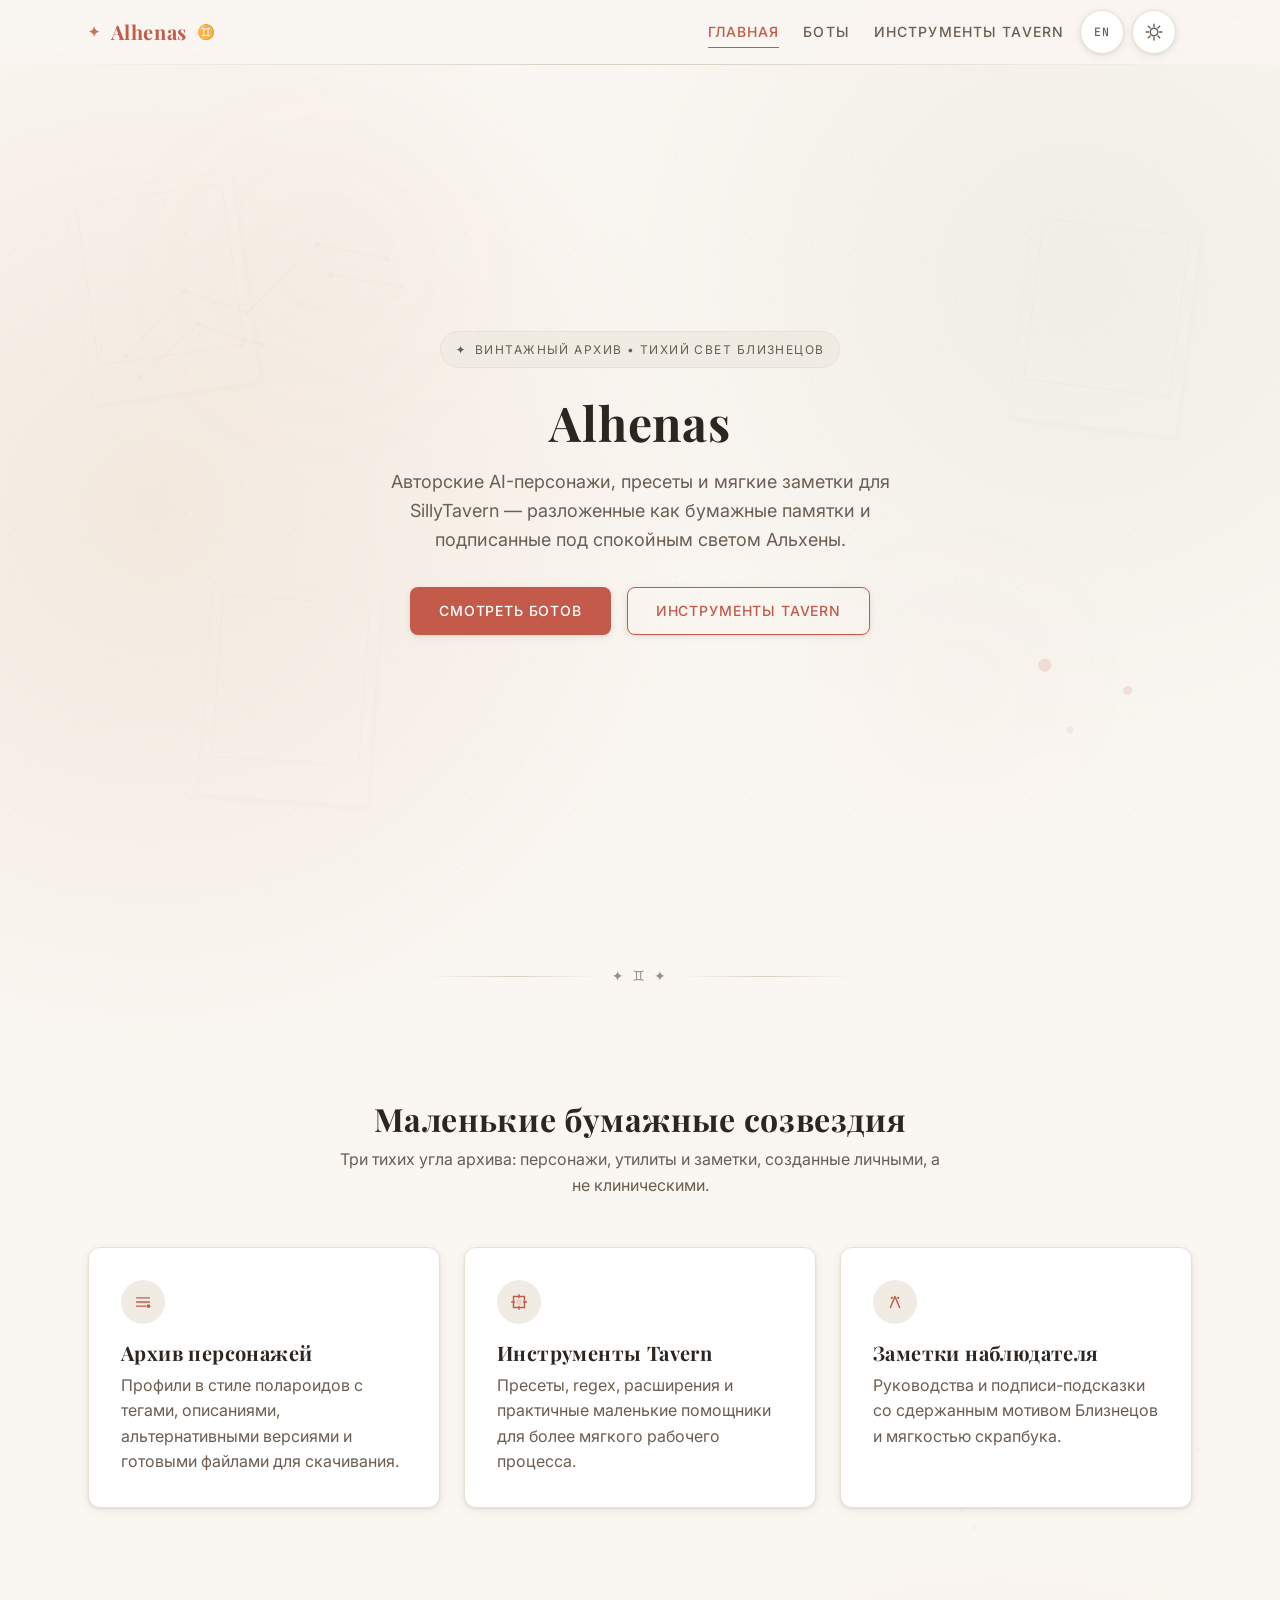
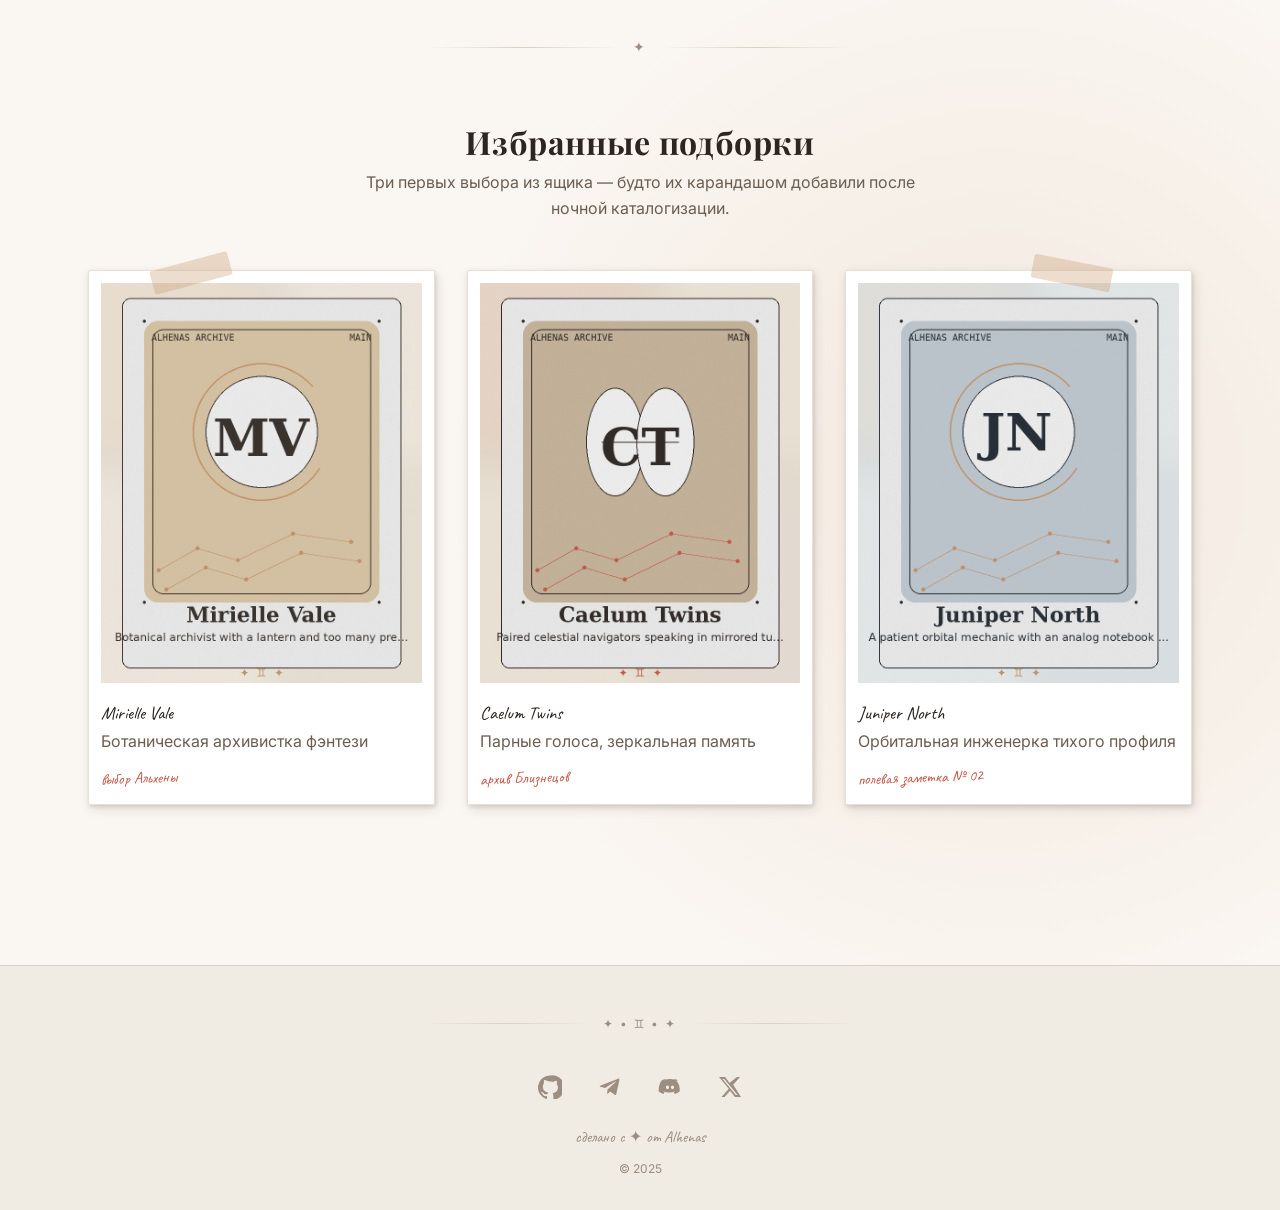
==== commit a3ded2a1: "Update" ====
--- a/index.html
+++ b/index.html
@@ -1,12 +1,13 @@
 <!DOCTYPE html>
-<html lang="en">
+<html lang="ru">
   <head>
     <meta charset="UTF-8" />
     <meta name="viewport" content="width=device-width, initial-scale=1.0" />
-    <title>Alhenas — Vintage AI Archive</title>
+    <title>Alhenas — винтажный AI-архив</title>
     <meta
       name="description"
-      content="Alhenas — a minimalist vintage archive for handcrafted AI characters, presets, and tools for SillyTavern."
+      content="Alhenas — минималистичный винтажный архив авторских AI-персонажей, пресетов и инструментов для SillyTavern."
+      data-i18n-content="meta.index.description"
     />
     <link rel="icon" href="assets/icons/favicon.svg" type="image/svg+xml" />
     <link rel="alternate icon" href="favicon.ico" />
@@ -40,28 +41,29 @@
   <body>
     <header class="site-header">
       <div class="container header-inner">
-        <a class="brand" href="index.html" aria-label="Alhenas home">
+        <a class="brand" href="index.html" aria-label="Главная Alhenas" data-i18n-label="brand.home">
           <span class="brand-mark" aria-hidden="true">✦</span>
           <span>Alhenas</span>
           <span class="brand-glyph" aria-hidden="true">♊</span>
         </a>
 
-        <nav class="site-nav" id="site-nav" aria-label="Primary navigation">
+        <nav class="site-nav" id="site-nav" aria-label="Основная навигация" data-i18n-label="nav.label">
           <ul class="nav-list">
-            <li><a class="nav-link active" href="index.html">Home</a></li>
-            <li><a class="nav-link" href="bots.html">Bots</a></li>
-            <li><a class="nav-link" href="toolkit.html">Tavern Toolkit</a></li>
+            <li><a class="nav-link active" href="index.html" data-i18n="nav.home">Главная</a></li>
+            <li><a class="nav-link" href="bots.html" data-i18n="nav.bots">Боты</a></li>
+            <li><a class="nav-link" href="toolkit.html" data-i18n="nav.toolkit">Инструменты Tavern</a></li>
           </ul>
         </nav>
 
-        <button class="menu-toggle" type="button" aria-expanded="false" aria-controls="site-nav" aria-label="Open navigation menu">
+        <button class="menu-toggle" type="button" aria-expanded="false" aria-controls="site-nav" aria-label="Открыть меню навигации" data-i18n-label="actions.menu">
           <svg class="menu-toggle__icon" viewBox="0 0 24 24" aria-hidden="true">
             <path fill="currentColor" d="M4 7h16v2H4zm0 8h16v2H4z" />
           </svg>
         </button>
 
         <div class="header-actions">
-          <button class="theme-toggle" type="button" aria-label="Switch theme" aria-pressed="false">
+          <button class="language-toggle" type="button" aria-label="Switch site language to English" title="English">EN</button>
+          <button class="theme-toggle" type="button" aria-label="Переключить тему" aria-pressed="false" data-i18n-label="actions.theme">
             <span class="theme-toggle__icon" aria-hidden="true"></span>
           </button>
         </div>
@@ -79,16 +81,15 @@
         <div class="container hero__stack" data-reveal>
           <div class="hero__eyebrow">
             <span aria-hidden="true">✦</span>
-            <span>Vintage archive • Gemini hush</span>
+            <span data-i18n="home.eyebrow">Винтажный архив • тихий свет Близнецов</span>
           </div>
           <h1 class="hero__title">Alhenas</h1>
           <p class="hero__subtitle">
-            Handcrafted AI characters, presets, and gentle toolkit notes for SillyTavern — arranged like paper keepsakes,
-            annotated under the quiet light of Alhena.
+            <span data-i18n="home.subtitle">Авторские AI-персонажи, пресеты и мягкие заметки для SillyTavern — разложенные как бумажные памятки и подписанные под спокойным светом Альхены.</span>
           </p>
           <div class="hero__actions">
-            <a class="btn btn-primary" href="bots.html">Browse Bots</a>
-            <a class="btn btn-secondary" href="toolkit.html">Tavern Toolkit</a>
+            <a class="btn btn-primary" href="bots.html" data-i18n="home.cta.bots">Смотреть ботов</a>
+            <a class="btn btn-secondary" href="toolkit.html" data-i18n="home.cta.toolkit">Инструменты Tavern</a>
           </div>
         </div>
       </section>
@@ -98,8 +99,8 @@
       <section class="about gemini-ornament">
         <div class="container">
           <div class="section-heading" data-reveal>
-            <h2>Small paper constellations</h2>
-            <p>Three quiet corners of the archive: characters, utilities, and notes made to feel personal rather than clinical.</p>
+            <h2 data-i18n="home.about.title">Маленькие бумажные созвездия</h2>
+            <p data-i18n="home.about.text">Три тихих угла архива: персонажи, утилиты и заметки, созданные личными, а не клиническими.</p>
           </div>
 
           <div class="about-grid">
@@ -110,8 +111,8 @@
                   <circle cx="18" cy="16.5" r="2" fill="currentColor" />
                 </svg>
               </div>
-              <h3>Character archive</h3>
-              <p>Polaroid-style profiles with tags, descriptions, alt versions, and ready-to-download files.</p>
+              <h3 data-i18n="home.about.characters.title">Архив персонажей</h3>
+              <p data-i18n="home.about.characters.text">Профили в стиле полароидов с тегами, описаниями, альтернативными версиями и готовыми файлами для скачивания.</p>
             </article>
 
             <article class="about-card paper-card" data-reveal>
@@ -122,8 +123,8 @@
                   <path d="M12 4v3M12 17v3M4 12h3M17 12h3" stroke="currentColor" stroke-width="1.6" stroke-linecap="round" />
                 </svg>
               </div>
-              <h3>Tavern Toolkit</h3>
-              <p>Presets, regex, extensions, and practical little helpers for tailoring a softer workflow.</p>
+              <h3 data-i18n="home.about.toolkit.title">Инструменты Tavern</h3>
+              <p data-i18n="home.about.toolkit.text">Пресеты, regex, расширения и практичные маленькие помощники для более мягкого рабочего процесса.</p>
             </article>
 
             <article class="about-card paper-card" data-reveal>
@@ -134,8 +135,8 @@
                   <circle cx="15.5" cy="7.5" r="1.2" fill="currentColor" />
                 </svg>
               </div>
-              <h3>Observer's notes</h3>
-              <p>Tutorials and caption-like guidance with a restrained Gemini motif and scrapbook softness.</p>
+              <h3 data-i18n="home.about.notes.title">Заметки наблюдателя</h3>
+              <p data-i18n="home.about.notes.text">Руководства и подписи-подсказки со сдержанным мотивом Близнецов и мягкостью скрапбука.</p>
             </article>
           </div>
         </div>
@@ -146,8 +147,8 @@
       <section class="featured">
         <div class="container">
           <div class="section-heading" data-reveal>
-            <h2>Featured selections</h2>
-            <p>Three first picks from the drawer — presented as if they were penciled in after a late-night cataloging session.</p>
+            <h2 data-i18n="home.featured.title">Избранные подборки</h2>
+            <p data-i18n="home.featured.text">Три первых выбора из ящика — будто их карандашом добавили после ночной каталогизации.</p>
           </div>
 
           <div class="featured-grid">
@@ -159,8 +160,8 @@
                 </div>
                 <div class="feature-card__body">
                   <p>Mirielle Vale</p>
-                  <p>Botanical fantasy archivist</p>
-                  <div class="feature-card__note handwritten">alhena pick</div>
+                  <p data-i18n="home.feature.mirielle.role">Ботаническая архивистка фэнтези</p>
+                  <div class="feature-card__note handwritten" data-i18n="home.feature.mirielle.note">выбор Альхены</div>
                 </div>
               </a>
             </article>
@@ -172,8 +173,8 @@
                 </div>
                 <div class="feature-card__body">
                   <p>Caelum Twins</p>
-                  <p>Paired voices, mirrored memory</p>
-                  <div class="feature-card__note handwritten">gemini archive</div>
+                  <p data-i18n="home.feature.caelum.role">Парные голоса, зеркальная память</p>
+                  <div class="feature-card__note handwritten" data-i18n="home.feature.caelum.note">архив Близнецов</div>
                 </div>
               </a>
             </article>
@@ -186,8 +187,8 @@
                 </div>
                 <div class="feature-card__body">
                   <p>Juniper North</p>
-                  <p>Low-noise orbital engineer</p>
-                  <div class="feature-card__note handwritten">field note no. 02</div>
+                  <p data-i18n="home.feature.juniper.role">Орбитальная инженерка тихого профиля</p>
+                  <div class="feature-card__note handwritten" data-i18n="home.feature.juniper.note">полевая заметка № 02</div>
                 </div>
               </a>
             </article>
@@ -199,7 +200,7 @@
     <footer class="site-footer">
       <div class="container">
         <div class="footer-divider" aria-hidden="true"><span>✦ • ♊ • ✦</span></div>
-        <div class="social-links" aria-label="Social links">
+        <div class="social-links" aria-label="Социальные ссылки" data-i18n-label="footer.social">
           <a class="social-link" href="https://github.com/" target="_blank" rel="noreferrer" aria-label="GitHub">
             <svg viewBox="0 0 24 24" aria-hidden="true"><path d="M12 .5A12 12 0 0 0 8.2 23.9c.6.1.8-.3.8-.6v-2.2c-3.4.7-4.1-1.5-4.1-1.5-.6-1.4-1.4-1.8-1.4-1.8-1.2-.8.1-.8.1-.8 1.3.1 2 .9 2 .9 1.2 2 3.1 1.4 3.9 1.1.1-.9.5-1.4.9-1.7-2.7-.3-5.5-1.3-5.5-5.9 0-1.3.5-2.4 1.2-3.3-.1-.3-.5-1.6.1-3.2 0 0 1-.3 3.4 1.2A11.9 11.9 0 0 1 12 6.6c1.1 0 2.1.1 3.2.4 2.4-1.6 3.4-1.2 3.4-1.2.7 1.6.2 2.9.1 3.2.8.9 1.2 2 1.2 3.3 0 4.6-2.8 5.6-5.5 5.9.5.4 1 1.2 1 2.4v3.6c0 .4.2.7.8.6A12 12 0 0 0 12 .5Z"/></svg>
           </a>
@@ -213,11 +214,12 @@
             <svg viewBox="0 0 24 24" aria-hidden="true"><path d="M18.9 2H22l-6.8 7.8L23 22h-6.1l-4.8-6.3L6.6 22H3.5l7.3-8.3L1 2h6.2L11.5 8 18.9 2Zm-1.1 18h1.7L6.3 3.9H4.5L17.8 20Z"/></svg>
           </a>
         </div>
-        <div class="footer-note">made with ✦ by Alhenas</div>
+        <div class="footer-note" data-i18n="footer.note">сделано с ✦ от Alhenas</div>
         <div class="footer-copy">© 2025</div>
       </div>
     </footer>
 
+    <script src="js/i18n.js" defer></script>
     <script src="js/theme.js" defer></script>
     <script src="js/animations.js" defer></script>
   </body>
--- a/css/layout.css
+++ b/css/layout.css
@@ -99,6 +99,7 @@
 }
 
 .theme-toggle,
+.language-toggle,
 .menu-toggle {
   width: 44px;
   height: 44px;
@@ -114,10 +115,21 @@
 }
 
 .theme-toggle:hover,
+.language-toggle:hover,
 .menu-toggle:hover {
   transform: translateY(-1px);
   color: var(--accent-primary);
   box-shadow: var(--shadow-card-hover);
+}
+
+.language-toggle {
+  width: auto;
+  min-width: 44px;
+  padding-inline: 12px;
+  font-family: var(--font-mono);
+  font-size: 0.72rem;
+  font-weight: 500;
+  letter-spacing: 0.12em;
 }
 
 .theme-toggle__icon,
--- a/css/layout.css
+++ b/css/layout.css
@@ -99,6 +99,7 @@
 }
 
 .theme-toggle,
+.language-toggle,
 .menu-toggle {
   width: 44px;
   height: 44px;
@@ -114,10 +115,21 @@
 }
 
 .theme-toggle:hover,
+.language-toggle:hover,
 .menu-toggle:hover {
   transform: translateY(-1px);
   color: var(--accent-primary);
   box-shadow: var(--shadow-card-hover);
+}
+
+.language-toggle {
+  width: auto;
+  min-width: 44px;
+  padding-inline: 12px;
+  font-family: var(--font-mono);
+  font-size: 0.72rem;
+  font-weight: 500;
+  letter-spacing: 0.12em;
 }
 
 .theme-toggle__icon,
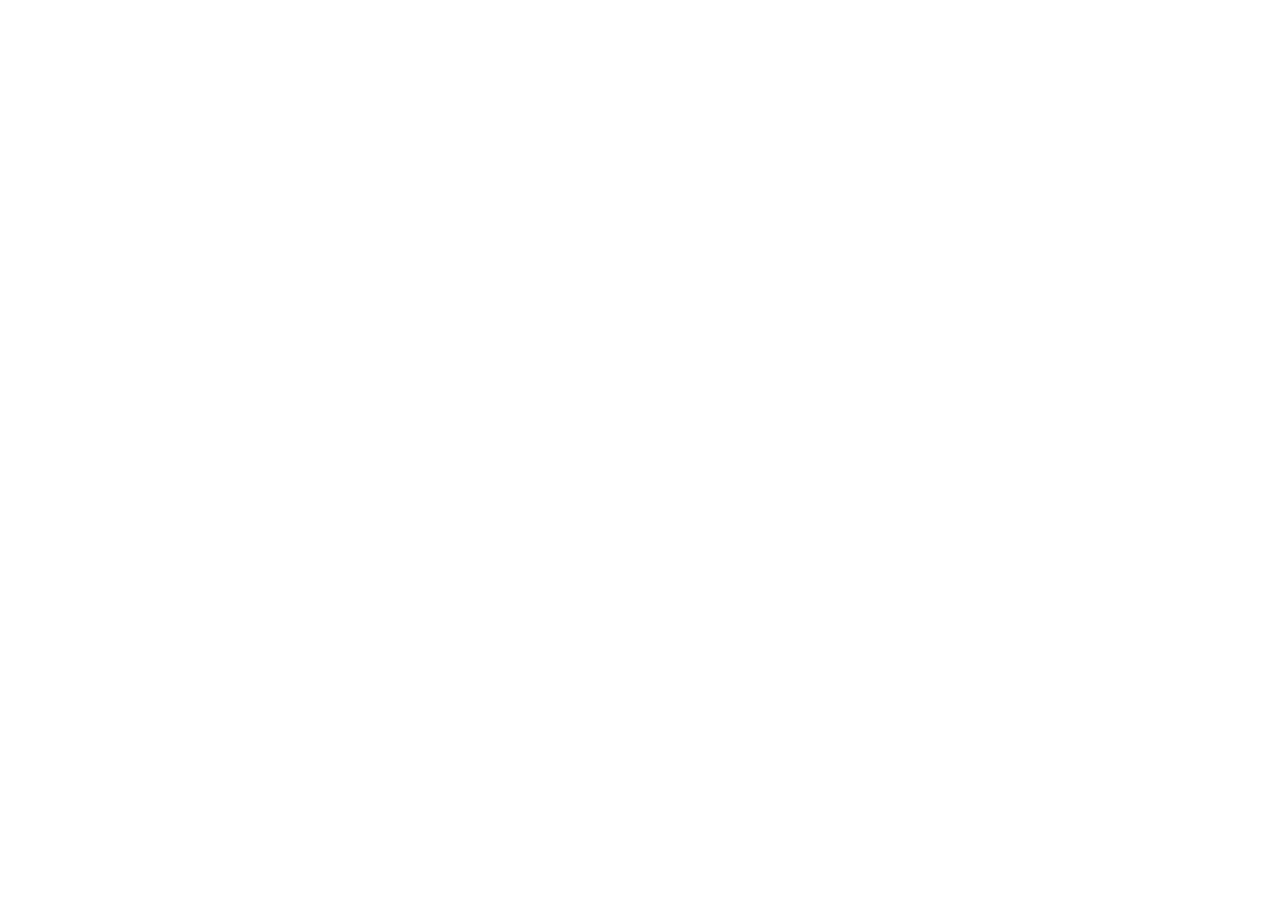
==== commit 54313f18: "0.1" ====
--- a/index.html
+++ b/index.html
@@ -1,226 +1,16 @@
-<!DOCTYPE html>
+<!doctype html>
 <html lang="ru">
   <head>
     <meta charset="UTF-8" />
     <meta name="viewport" content="width=device-width, initial-scale=1.0" />
-    <title>Alhenas — винтажный AI-архив</title>
-    <meta
-      name="description"
-      content="Alhenas — минималистичный винтажный архив авторских AI-персонажей, пресетов и инструментов для SillyTavern."
-      data-i18n-content="meta.index.description"
-    />
-    <link rel="icon" href="assets/icons/favicon.svg" type="image/svg+xml" />
-    <link rel="alternate icon" href="favicon.ico" />
+    <title>alhenas — боты & ресурсы</title>
+    <meta name="description" content="Коллекция персонажей для SillyTavern, лорбуки, пресеты и наработки от alhenas." />
     <link rel="preconnect" href="https://fonts.googleapis.com" />
     <link rel="preconnect" href="https://fonts.gstatic.com" crossorigin />
-    <link rel="preload" href="css/variables.css" as="style" />
-    <link rel="preload" href="css/base.css" as="style" />
-    <link rel="preload" href="css/layout.css" as="style" />
-    <script>
-      (() => {
-        try {
-          const saved = localStorage.getItem('alhenas-theme');
-          const system = window.matchMedia('(prefers-color-scheme: dark)').matches ? 'dark' : 'light';
-          document.documentElement.dataset.theme = saved || system;
-        } catch {
-          document.documentElement.dataset.theme = 'light';
-        }
-      })();
-    </script>
-    <link
-      href="https://fonts.googleapis.com/css2?family=Caveat:wght@400&family=Inter:wght@400;500;700&family=JetBrains+Mono:wght@400;500&family=Playfair+Display:wght@700&display=swap"
-      rel="stylesheet"
-    />
-    <link rel="stylesheet" href="css/variables.css" />
-    <link rel="stylesheet" href="css/themes.css" />
-    <link rel="stylesheet" href="css/base.css" />
-    <link rel="stylesheet" href="css/layout.css" />
-    <link rel="stylesheet" href="css/components.css" />
-    <link rel="stylesheet" href="css/pages/landing.css" />
+    <link href="https://fonts.googleapis.com/css2?family=Special+Elite&family=Playfair+Display:ital,wght@0,400;0,600;1,400&family=DM+Sans:wght@300;400;500&display=swap" rel="stylesheet" />
   </head>
   <body>
-    <header class="site-header">
-      <div class="container header-inner">
-        <a class="brand" href="index.html" aria-label="Главная Alhenas" data-i18n-label="brand.home">
-          <span class="brand-mark" aria-hidden="true">✦</span>
-          <span>Alhenas</span>
-          <span class="brand-glyph" aria-hidden="true">♊</span>
-        </a>
-
-        <nav class="site-nav" id="site-nav" aria-label="Основная навигация" data-i18n-label="nav.label">
-          <ul class="nav-list">
-            <li><a class="nav-link active" href="index.html" data-i18n="nav.home">Главная</a></li>
-            <li><a class="nav-link" href="bots.html" data-i18n="nav.bots">Боты</a></li>
-            <li><a class="nav-link" href="toolkit.html" data-i18n="nav.toolkit">Инструменты Tavern</a></li>
-          </ul>
-        </nav>
-
-        <button class="menu-toggle" type="button" aria-expanded="false" aria-controls="site-nav" aria-label="Открыть меню навигации" data-i18n-label="actions.menu">
-          <svg class="menu-toggle__icon" viewBox="0 0 24 24" aria-hidden="true">
-            <path fill="currentColor" d="M4 7h16v2H4zm0 8h16v2H4z" />
-          </svg>
-        </button>
-
-        <div class="header-actions">
-          <button class="language-toggle" type="button" aria-label="Switch site language to English" title="English">EN</button>
-          <button class="theme-toggle" type="button" aria-label="Переключить тему" aria-pressed="false" data-i18n-label="actions.theme">
-            <span class="theme-toggle__icon" aria-hidden="true"></span>
-          </button>
-        </div>
-      </div>
-    </header>
-
-    <main>
-      <section class="hero">
-        <div class="hero-polaroids" aria-hidden="true">
-          <div class="hero-polaroid hero-polaroid--left"></div>
-          <div class="hero-polaroid hero-polaroid--right"></div>
-          <div class="hero-polaroid hero-polaroid--bottom"></div>
-        </div>
-
-        <div class="container hero__stack" data-reveal>
-          <div class="hero__eyebrow">
-            <span aria-hidden="true">✦</span>
-            <span data-i18n="home.eyebrow">Винтажный архив • тихий свет Близнецов</span>
-          </div>
-          <h1 class="hero__title">Alhenas</h1>
-          <p class="hero__subtitle">
-            <span data-i18n="home.subtitle">Авторские AI-персонажи, пресеты и мягкие заметки для SillyTavern — разложенные как бумажные памятки и подписанные под спокойным светом Альхены.</span>
-          </p>
-          <div class="hero__actions">
-            <a class="btn btn-primary" href="bots.html" data-i18n="home.cta.bots">Смотреть ботов</a>
-            <a class="btn btn-secondary" href="toolkit.html" data-i18n="home.cta.toolkit">Инструменты Tavern</a>
-          </div>
-        </div>
-      </section>
-
-      <div class="section-divider" aria-hidden="true"><span>✦ ♊ ✦</span></div>
-
-      <section class="about gemini-ornament">
-        <div class="container">
-          <div class="section-heading" data-reveal>
-            <h2 data-i18n="home.about.title">Маленькие бумажные созвездия</h2>
-            <p data-i18n="home.about.text">Три тихих угла архива: персонажи, утилиты и заметки, созданные личными, а не клиническими.</p>
-          </div>
-
-          <div class="about-grid">
-            <article class="about-card paper-card" data-reveal>
-              <div class="about-card__icon" aria-hidden="true">
-                <svg width="22" height="22" viewBox="0 0 24 24" fill="none">
-                  <path d="M5 7.5h14M5 12h14M5 16.5h10" stroke="currentColor" stroke-width="1.6" stroke-linecap="round" />
-                  <circle cx="18" cy="16.5" r="2" fill="currentColor" />
-                </svg>
-              </div>
-              <h3 data-i18n="home.about.characters.title">Архив персонажей</h3>
-              <p data-i18n="home.about.characters.text">Профили в стиле полароидов с тегами, описаниями, альтернативными версиями и готовыми файлами для скачивания.</p>
-            </article>
-
-            <article class="about-card paper-card" data-reveal>
-              <div class="about-card__icon" aria-hidden="true">
-                <svg width="22" height="22" viewBox="0 0 24 24" fill="none">
-                  <path d="M6 6h12v12H6z" stroke="currentColor" stroke-width="1.6" />
-                  <path d="M9 9h6v6H9z" fill="currentColor" opacity="0.18" />
-                  <path d="M12 4v3M12 17v3M4 12h3M17 12h3" stroke="currentColor" stroke-width="1.6" stroke-linecap="round" />
-                </svg>
-              </div>
-              <h3 data-i18n="home.about.toolkit.title">Инструменты Tavern</h3>
-              <p data-i18n="home.about.toolkit.text">Пресеты, regex, расширения и практичные маленькие помощники для более мягкого рабочего процесса.</p>
-            </article>
-
-            <article class="about-card paper-card" data-reveal>
-              <div class="about-card__icon" aria-hidden="true">
-                <svg width="22" height="22" viewBox="0 0 24 24" fill="none">
-                  <path d="M7 18l5-12 5 12" stroke="currentColor" stroke-width="1.6" stroke-linecap="round" stroke-linejoin="round" />
-                  <circle cx="8.5" cy="7.5" r="1.2" fill="currentColor" />
-                  <circle cx="15.5" cy="7.5" r="1.2" fill="currentColor" />
-                </svg>
-              </div>
-              <h3 data-i18n="home.about.notes.title">Заметки наблюдателя</h3>
-              <p data-i18n="home.about.notes.text">Руководства и подписи-подсказки со сдержанным мотивом Близнецов и мягкостью скрапбука.</p>
-            </article>
-          </div>
-        </div>
-      </section>
-
-      <div class="section-divider" aria-hidden="true"><span>✦</span></div>
-
-      <section class="featured">
-        <div class="container">
-          <div class="section-heading" data-reveal>
-            <h2 data-i18n="home.featured.title">Избранные подборки</h2>
-            <p data-i18n="home.featured.text">Три первых выбора из ящика — будто их карандашом добавили после ночной каталогизации.</p>
-          </div>
-
-          <div class="featured-grid">
-            <article class="feature-card polaroid-card" data-reveal>
-              <span class="tape" aria-hidden="true"></span>
-              <a class="feature-card__link" href="bots.html">
-                <div class="feature-card__image">
-                  <img src="assets/bots/mirielle-vale/avatar.png" alt="Mirielle Vale preview" loading="lazy" />
-                </div>
-                <div class="feature-card__body">
-                  <p>Mirielle Vale</p>
-                  <p data-i18n="home.feature.mirielle.role">Ботаническая архивистка фэнтези</p>
-                  <div class="feature-card__note handwritten" data-i18n="home.feature.mirielle.note">выбор Альхены</div>
-                </div>
-              </a>
-            </article>
-
-            <article class="feature-card polaroid-card" data-reveal>
-              <a class="feature-card__link" href="bots.html">
-                <div class="feature-card__image">
-                  <img src="assets/bots/caelum-twins/avatar.png" alt="Caelum Twins preview" loading="lazy" />
-                </div>
-                <div class="feature-card__body">
-                  <p>Caelum Twins</p>
-                  <p data-i18n="home.feature.caelum.role">Парные голоса, зеркальная память</p>
-                  <div class="feature-card__note handwritten" data-i18n="home.feature.caelum.note">архив Близнецов</div>
-                </div>
-              </a>
-            </article>
-
-            <article class="feature-card polaroid-card" data-reveal>
-              <span class="tape" aria-hidden="true" style="left: 54%; transform: rotate(11deg);"></span>
-              <a class="feature-card__link" href="bots.html">
-                <div class="feature-card__image">
-                  <img src="assets/bots/juniper-north/avatar.png" alt="Juniper North preview" loading="lazy" />
-                </div>
-                <div class="feature-card__body">
-                  <p>Juniper North</p>
-                  <p data-i18n="home.feature.juniper.role">Орбитальная инженерка тихого профиля</p>
-                  <div class="feature-card__note handwritten" data-i18n="home.feature.juniper.note">полевая заметка № 02</div>
-                </div>
-              </a>
-            </article>
-          </div>
-        </div>
-      </section>
-    </main>
-
-    <footer class="site-footer">
-      <div class="container">
-        <div class="footer-divider" aria-hidden="true"><span>✦ • ♊ • ✦</span></div>
-        <div class="social-links" aria-label="Социальные ссылки" data-i18n-label="footer.social">
-          <a class="social-link" href="https://github.com/" target="_blank" rel="noreferrer" aria-label="GitHub">
-            <svg viewBox="0 0 24 24" aria-hidden="true"><path d="M12 .5A12 12 0 0 0 8.2 23.9c.6.1.8-.3.8-.6v-2.2c-3.4.7-4.1-1.5-4.1-1.5-.6-1.4-1.4-1.8-1.4-1.8-1.2-.8.1-.8.1-.8 1.3.1 2 .9 2 .9 1.2 2 3.1 1.4 3.9 1.1.1-.9.5-1.4.9-1.7-2.7-.3-5.5-1.3-5.5-5.9 0-1.3.5-2.4 1.2-3.3-.1-.3-.5-1.6.1-3.2 0 0 1-.3 3.4 1.2A11.9 11.9 0 0 1 12 6.6c1.1 0 2.1.1 3.2.4 2.4-1.6 3.4-1.2 3.4-1.2.7 1.6.2 2.9.1 3.2.8.9 1.2 2 1.2 3.3 0 4.6-2.8 5.6-5.5 5.9.5.4 1 1.2 1 2.4v3.6c0 .4.2.7.8.6A12 12 0 0 0 12 .5Z"/></svg>
-          </a>
-          <a class="social-link" href="https://t.me/" target="_blank" rel="noreferrer" aria-label="Telegram">
-            <svg viewBox="0 0 24 24" aria-hidden="true"><path d="M21.5 4.6 18.3 19c-.2 1-.8 1.2-1.6.8l-4.5-3.3-2.2 2.1c-.2.2-.4.4-.8.4l.3-4.6 8.4-7.6c.4-.3-.1-.5-.5-.2l-10.4 6.5-4.5-1.4c-1-.3-1-.9.2-1.3l17.4-6.7c.8-.3 1.5.2 1.2 1.4Z"/></svg>
-          </a>
-          <a class="social-link" href="https://discord.com/" target="_blank" rel="noreferrer" aria-label="Discord">
-            <svg viewBox="0 0 24 24" aria-hidden="true"><path d="M20.3 5.4A16.8 16.8 0 0 0 16.2 4l-.2.4c1.6.4 2.3 1 2.3 1a11.7 11.7 0 0 0-3.6-1.1 12.4 12.4 0 0 0-5.4 0 11.6 11.6 0 0 0-3.7 1.1s.8-.7 2.5-1l-.2-.5a16.8 16.8 0 0 0-4.1 1.4C1.1 9.1.4 12.8.7 16.4c1.7 1.3 3.3 2.1 4.8 2.6l1.2-1.9c-.7-.3-1.4-.7-2-1.2.2.1.3.2.5.3 3.9 1.8 8.2 1.8 12 0 .2-.1.3-.2.5-.3-.6.5-1.3.9-2 1.2l1.2 1.9c1.5-.5 3.1-1.3 4.8-2.6.4-4.2-.7-7.9-3.4-11ZM9.5 14.2c-.9 0-1.6-.9-1.6-1.9s.7-1.9 1.6-1.9c.9 0 1.6.9 1.6 1.9s-.7 1.9-1.6 1.9Zm5 0c-.9 0-1.6-.9-1.6-1.9s.7-1.9 1.6-1.9c.9 0 1.6.9 1.6 1.9s-.7 1.9-1.6 1.9Z"/></svg>
-          </a>
-          <a class="social-link" href="https://x.com/" target="_blank" rel="noreferrer" aria-label="Twitter X">
-            <svg viewBox="0 0 24 24" aria-hidden="true"><path d="M18.9 2H22l-6.8 7.8L23 22h-6.1l-4.8-6.3L6.6 22H3.5l7.3-8.3L1 2h6.2L11.5 8 18.9 2Zm-1.1 18h1.7L6.3 3.9H4.5L17.8 20Z"/></svg>
-          </a>
-        </div>
-        <div class="footer-note" data-i18n="footer.note">сделано с ✦ от Alhenas</div>
-        <div class="footer-copy">© 2025</div>
-      </div>
-    </footer>
-
-    <script src="js/i18n.js" defer></script>
-    <script src="js/theme.js" defer></script>
-    <script src="js/animations.js" defer></script>
+    <div id="root"></div>
+    <script type="module" src="/src/main.tsx"></script>
   </body>
 </html>
